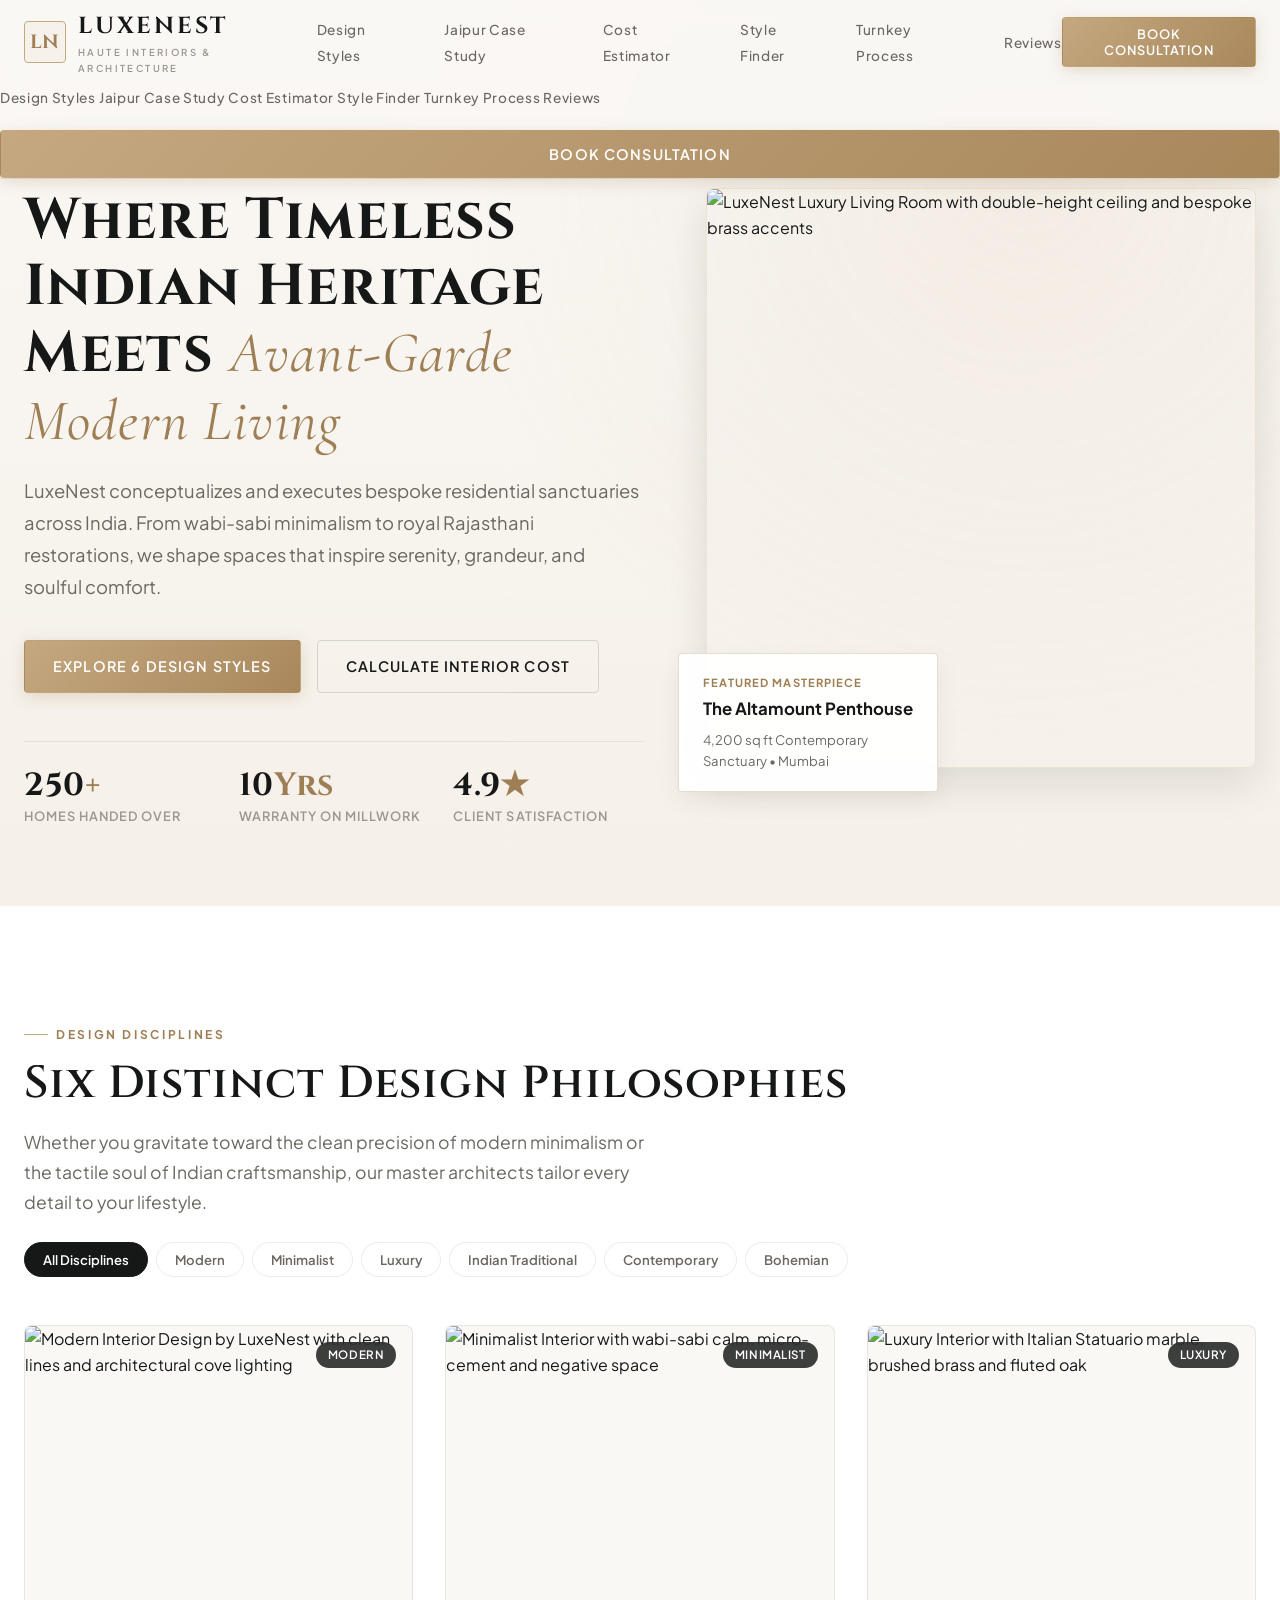
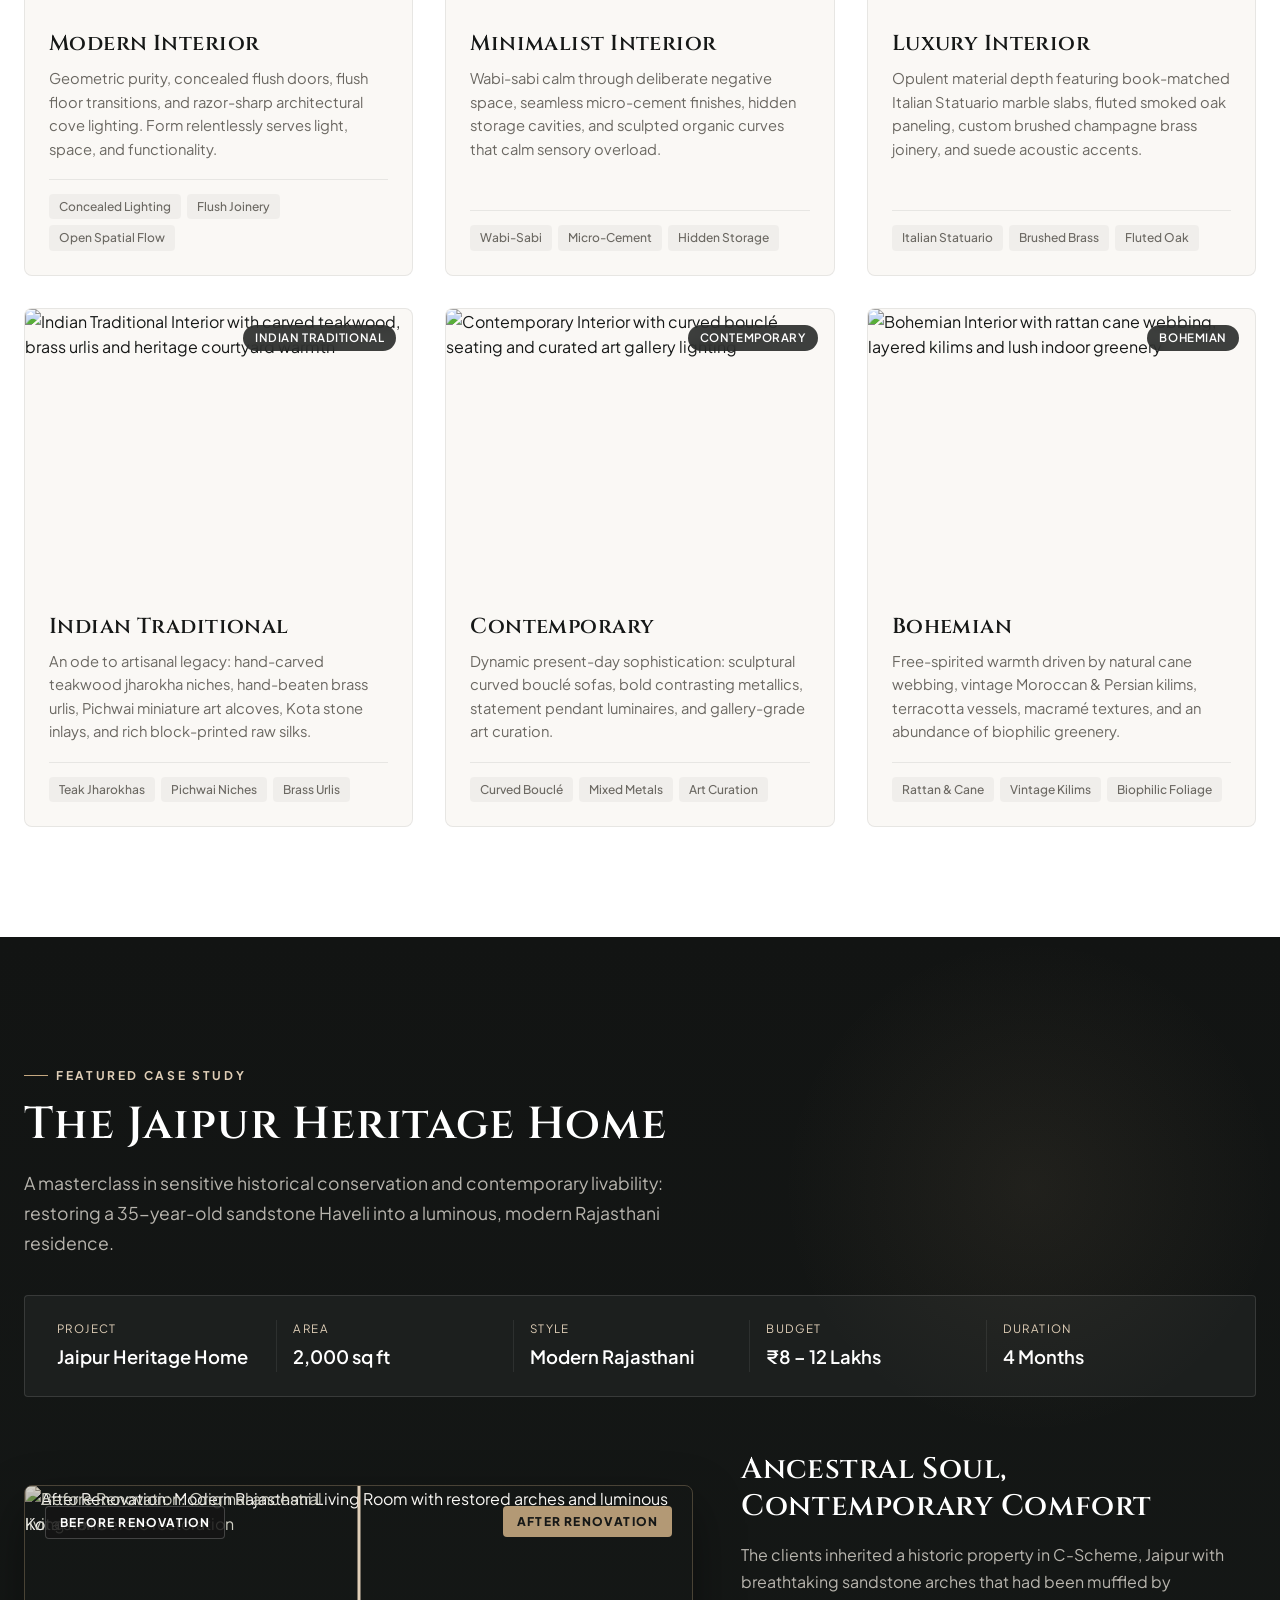
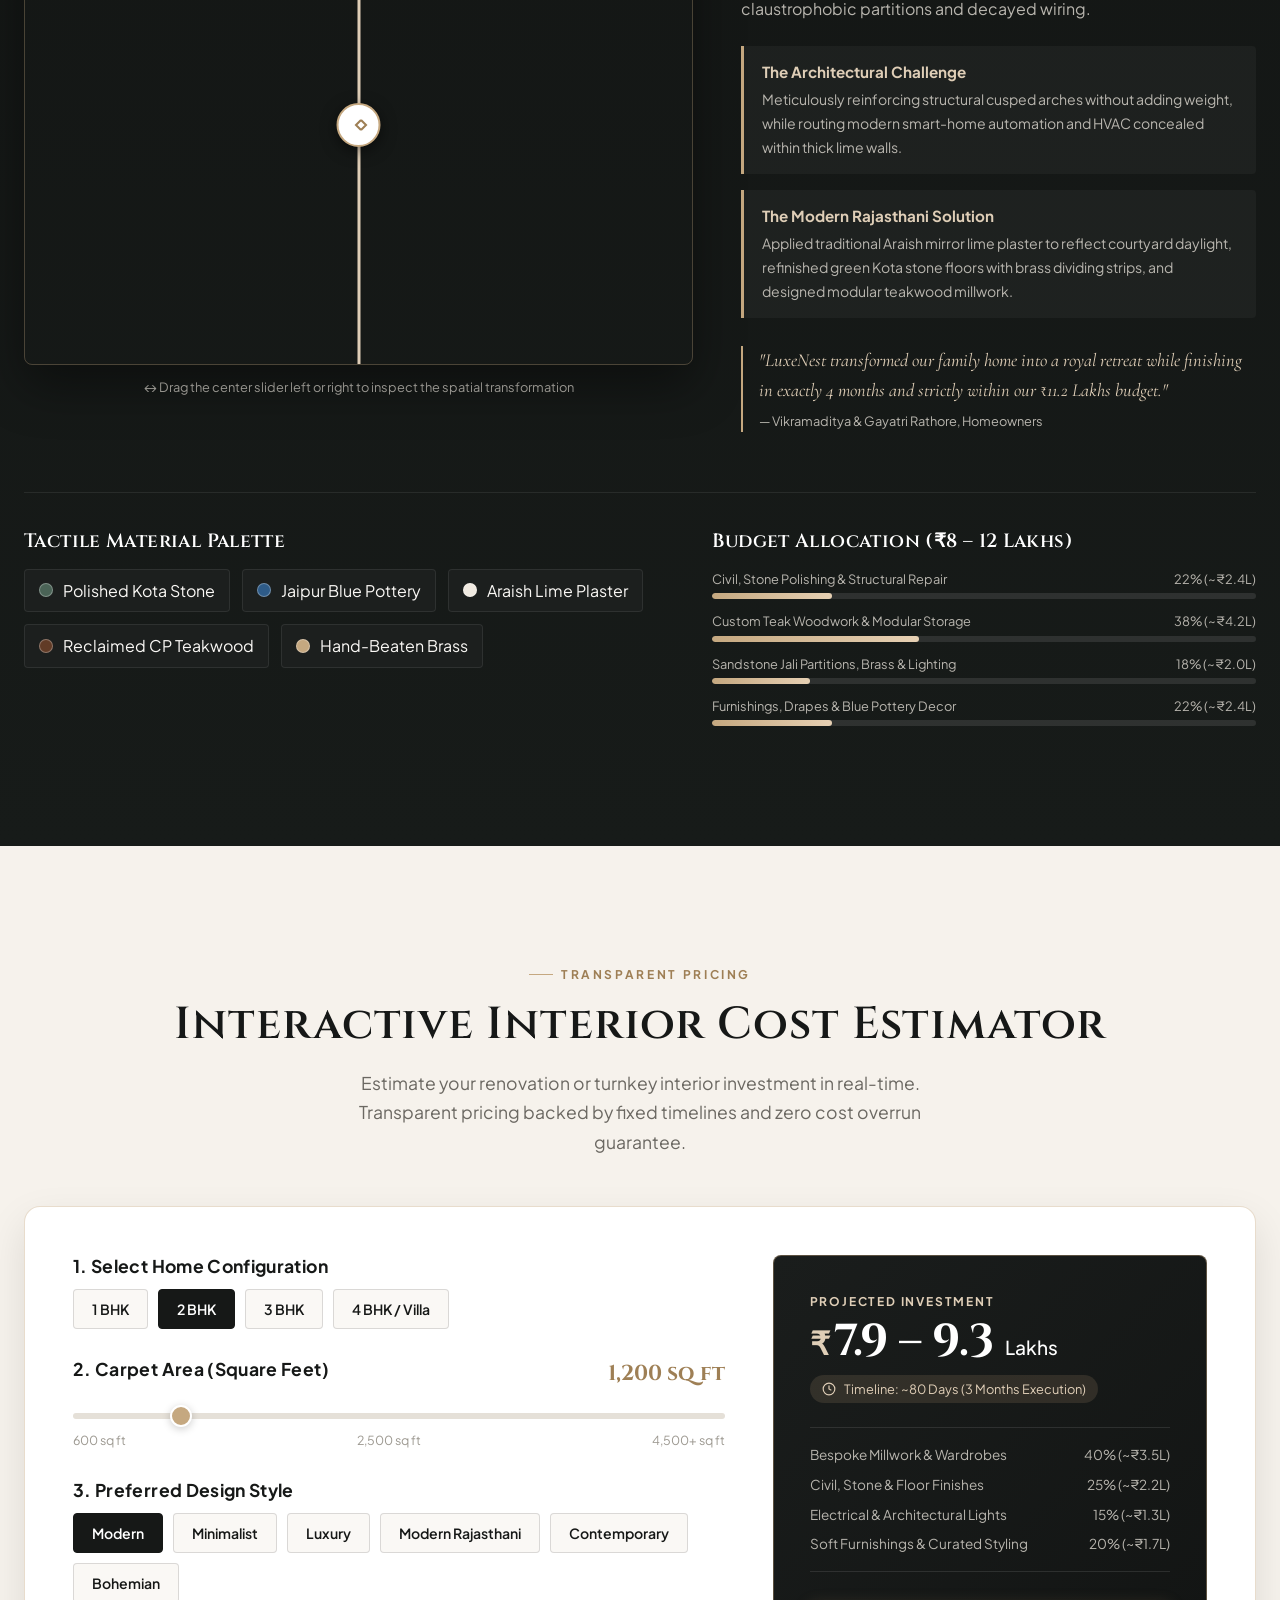
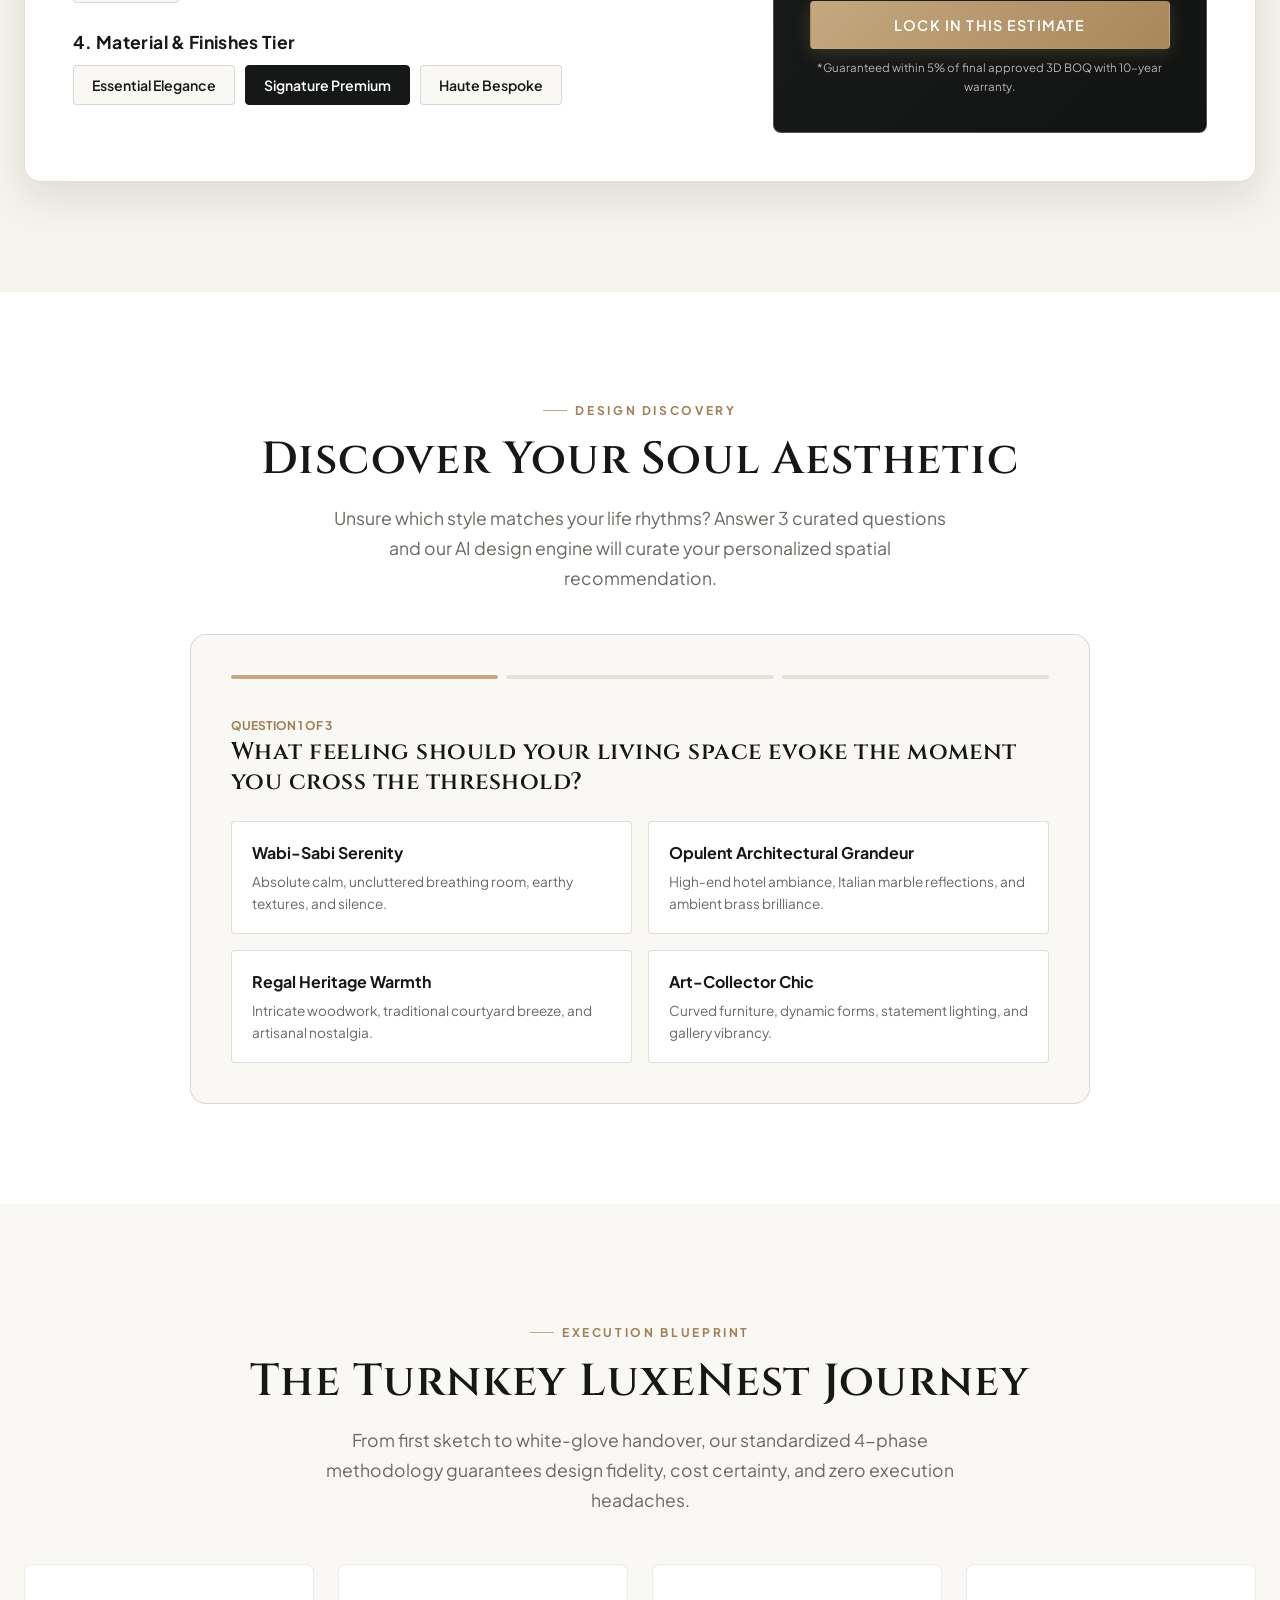
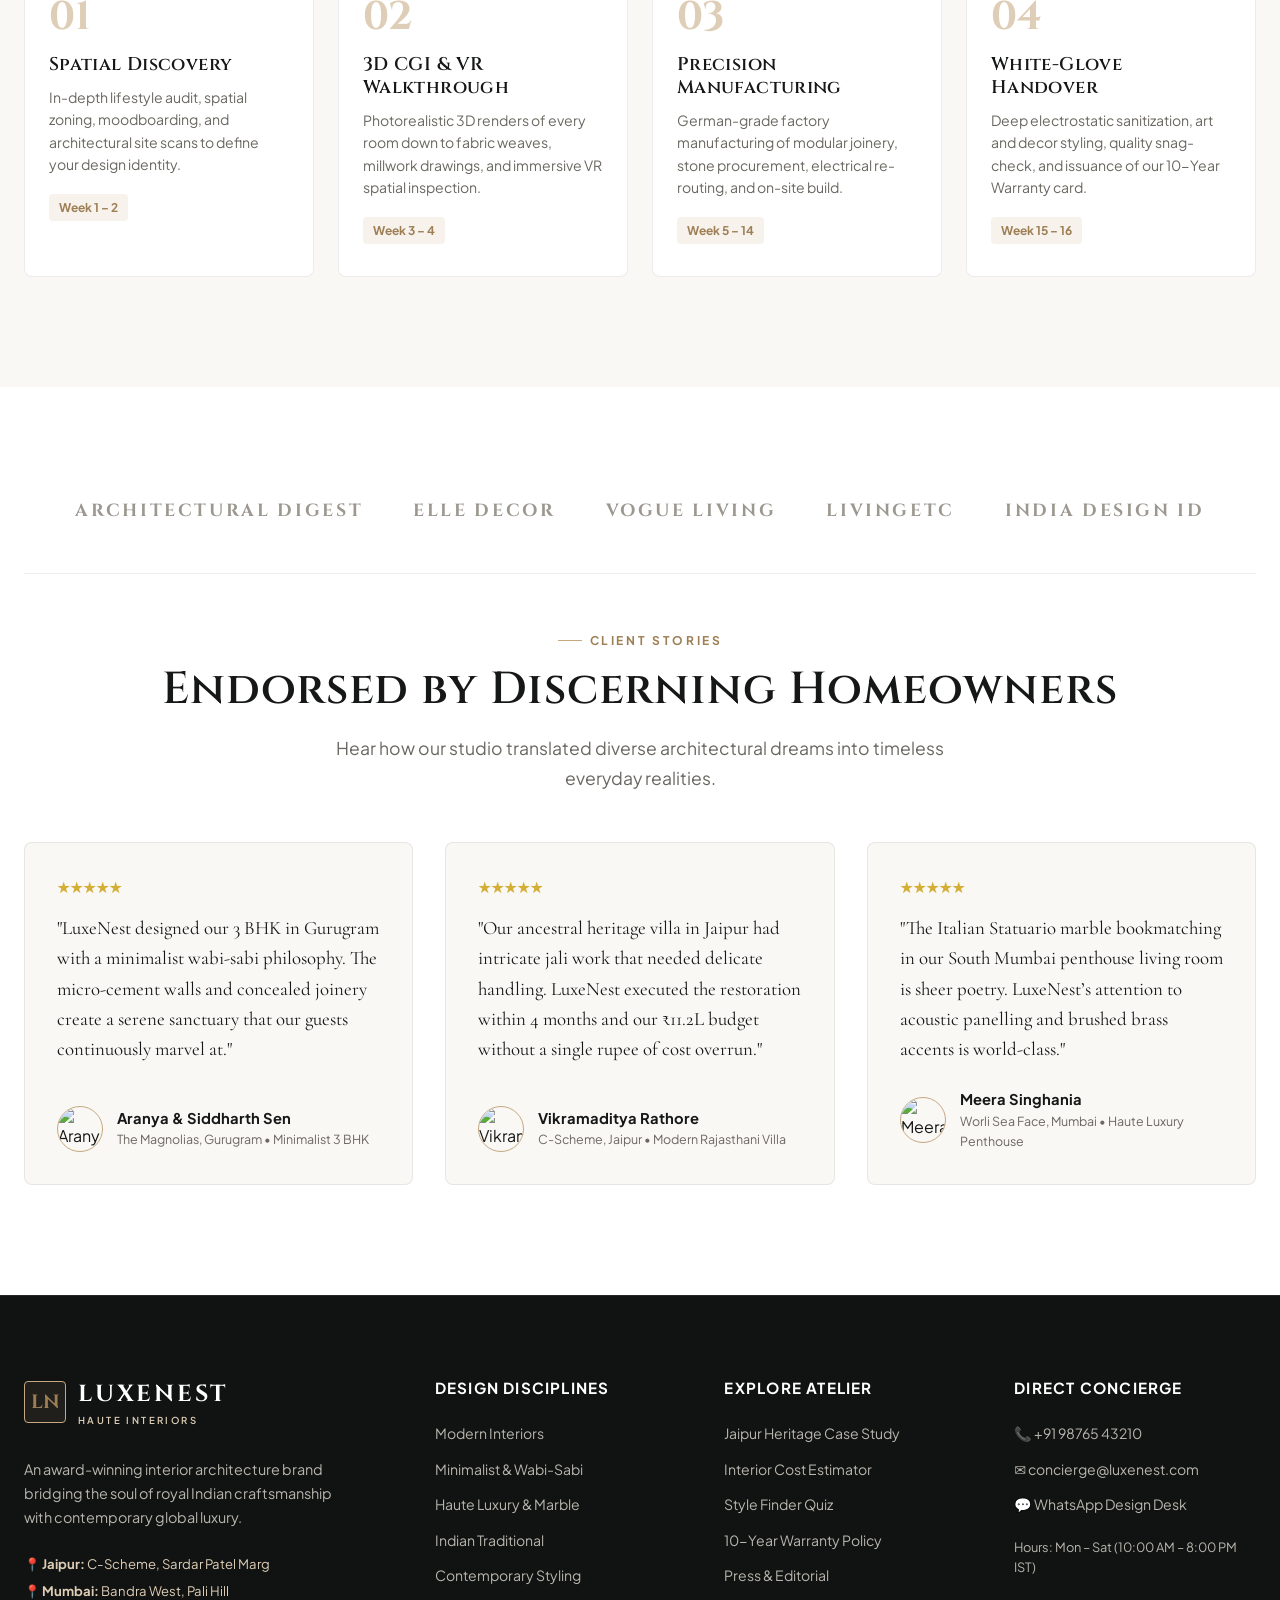
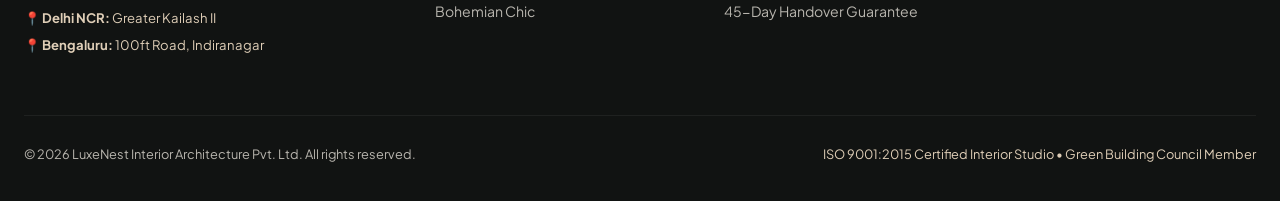
==== index.html @ 2126c48f "Initial LuxeNest luxury interior website release" ====
<!DOCTYPE html>
<html lang="en">
<head>
  <meta charset="UTF-8">
  <meta name="viewport" content="width=device-width, initial-scale=1.0">
  <title>LuxeNest — Atelier of Haute Interior Architecture & Design</title>
  <meta name="description" content="LuxeNest is an acclaimed interior design brand specializing in Modern, Minimalist, Luxury, Indian Traditional, Contemporary, and Bohemian homes. Explore our Jaipur Heritage Home case study, interactive cost estimator, and style explorer.">
  <link rel="stylesheet" href="styles.css">
  <link rel="icon" href="data:image/svg+xml,<svg xmlns='http://www.w3.org/2000/svg' viewBox='0 0 100 100'><rect width='100' height='100' rx='20' fill='%23121413'/><path d='M30 75 L30 25 L45 25 L45 65 L70 65 L70 75 Z' fill='%23C5A880'/><path d='M52 25 L68 50 L68 25 L78 25 L78 58 L62 33 L62 58 L52 58 Z' fill='%23C5A880'/></svg>">
</head>
<body>

  <!-- Site Header & Navigation -->
  <header class="site-header" id="header">
    <div class="container nav-container">
      <a href="#hero" class="brand-logo" aria-label="LuxeNest Home">
        <div class="logo-monogram">LN</div>
        <div>
          <span class="logo-text">LuxeNest</span>
          <span class="logo-tagline">Haute Interiors & Architecture</span>
        </div>
      </a>

      <nav aria-label="Main Navigation">
        <ul class="nav-links">
          <li><a href="#styles" class="nav-link">Design Styles</a></li>
          <li><a href="#case-study" class="nav-link">Jaipur Case Study</a></li>
          <li><a href="#estimator" class="nav-link">Cost Estimator</a></li>
          <li><a href="#style-quiz" class="nav-link">Style Finder</a></li>
          <li><a href="#process" class="nav-link">Turnkey Process</a></li>
          <li><a href="#testimonials" class="nav-link">Reviews</a></li>
        </ul>
      </nav>

      <div class="nav-actions">
        <button class="btn btn-gold btn-sm open-consultation-btn">Book Consultation</button>
        <button class="mobile-menu-btn" id="mobileMenuBtn" aria-label="Toggle navigation menu">
          <svg width="24" height="24" viewBox="0 0 24 24" fill="none" stroke="currentColor" stroke-width="2">
            <line x1="3" y1="12" x2="21" y2="12"></line>
            <line x1="3" y1="6" x2="21" y2="6"></line>
            <line x1="3" y1="18" x2="21" y2="18"></line>
          </svg>
        </button>
      </div>
    </div>

    <!-- Mobile Drawer Navigation -->
    <div class="mobile-nav-drawer" id="mobileDrawer">
      <a href="#styles" class="nav-link drawer-link">Design Styles</a>
      <a href="#case-study" class="nav-link drawer-link">Jaipur Case Study</a>
      <a href="#estimator" class="nav-link drawer-link">Cost Estimator</a>
      <a href="#style-quiz" class="nav-link drawer-link">Style Finder</a>
      <a href="#process" class="nav-link drawer-link">Turnkey Process</a>
      <a href="#testimonials" class="nav-link drawer-link">Reviews</a>
      <div style="margin-top: 20px;">
        <button class="btn btn-gold open-consultation-btn" style="width: 100%;">Book Consultation</button>
      </div>
    </div>
  </header>

  <!-- Hero Section -->
  <section class="hero-section" id="hero">
    <div class="container hero-grid">
      <div class="hero-content">
        <div class="hero-badge">
          <span>✨</span>
          <span>Curated Architectural Living & Turnkey Execution</span>
        </div>
        <h1 class="hero-title">
          Where Timeless Indian Heritage Meets <em>Avant-Garde Modern Living</em>
        </h1>
        <p class="hero-subtitle">
          LuxeNest conceptualizes and executes bespoke residential sanctuaries across India. From wabi-sabi minimalism to royal Rajasthani restorations, we shape spaces that inspire serenity, grandeur, and soulful comfort.
        </p>

        <div class="hero-cta-group">
          <a href="#styles" class="btn btn-gold">Explore 6 Design Styles</a>
          <a href="#estimator" class="btn btn-outline">Calculate Interior Cost</a>
        </div>

        <div class="hero-stats">
          <div class="stat-item">
            <h4>250<span>+</span></h4>
            <p>Homes Handed Over</p>
          </div>
          <div class="stat-item">
            <h4>10<span>Yrs</span></h4>
            <p>Warranty on Millwork</p>
          </div>
          <div class="stat-item">
            <h4>4.9<span>★</span></h4>
            <p>Client Satisfaction</p>
          </div>
        </div>
      </div>

      <div class="hero-visual-frame">
        <img 
          src="https://images.unsplash.com/photo-1600210492486-724fe5c67fb0?auto=format&fit=crop&w=1200&q=85" 
          alt="LuxeNest Luxury Living Room with double-height ceiling and bespoke brass accents" 
          class="hero-image-main"
          loading="eager"
        >
        <div class="hero-floating-card">
          <p class="card-tag">Featured Masterpiece</p>
          <h5>The Altamount Penthouse</h5>
          <p class="card-meta">4,200 sq ft Contemporary Sanctuary • Mumbai</p>
        </div>
      </div>
    </div>
  </section>

  <!-- The 6 Design Disciplines Showcase -->
  <section class="styles-section" id="styles">
    <div class="container">
      <div class="section-header-row">
        <div>
          <span class="section-label">Design Disciplines</span>
          <h2 class="section-title">Six Distinct Design Philosophies</h2>
          <p class="section-desc">
            Whether you gravitate toward the clean precision of modern minimalism or the tactile soul of Indian craftsmanship, our master architects tailor every detail to your lifestyle.
          </p>
        </div>

        <!-- Filter Controls -->
        <div class="style-filters" role="tablist">
          <button class="filter-btn active" data-filter="all">All Disciplines</button>
          <button class="filter-btn" data-filter="modern">Modern</button>
          <button class="filter-btn" data-filter="minimalist">Minimalist</button>
          <button class="filter-btn" data-filter="luxury">Luxury</button>
          <button class="filter-btn" data-filter="indian">Indian Traditional</button>
          <button class="filter-btn" data-filter="contemporary">Contemporary</button>
          <button class="filter-btn" data-filter="bohemian">Bohemian</button>
        </div>
      </div>

      <!-- Styles Grid -->
      <div class="styles-grid" id="stylesGrid">

        <!-- 1. Modern Interior -->
        <article class="style-card" data-category="modern">
          <div class="style-img-wrap">
            <img src="https://images.unsplash.com/photo-1618221195710-dd6b41faaea6?auto=format&fit=crop&w=800&q=80" alt="Modern Interior Design by LuxeNest with clean lines and architectural cove lighting">
            <span class="style-badge">Modern</span>
          </div>
          <div class="style-body">
            <h3>Modern Interior</h3>
            <p>
              Geometric purity, concealed flush doors, flush floor transitions, and razor-sharp architectural cove lighting. Form relentlessly serves light, space, and functionality.
            </p>
            <div class="style-tags">
              <span class="style-tag">Concealed Lighting</span>
              <span class="style-tag">Flush Joinery</span>
              <span class="style-tag">Open Spatial Flow</span>
            </div>
          </div>
        </article>

        <!-- 2. Minimalist Interior -->
        <article class="style-card" data-category="minimalist">
          <div class="style-img-wrap">
            <img src="https://images.unsplash.com/photo-1598928506311-c55ded91a20c?auto=format&fit=crop&w=800&q=80" alt="Minimalist Interior with wabi-sabi calm, micro-cement and negative space">
            <span class="style-badge">Minimalist</span>
          </div>
          <div class="style-body">
            <h3>Minimalist Interior</h3>
            <p>
              Wabi-sabi calm through deliberate negative space, seamless micro-cement finishes, hidden storage cavities, and sculpted organic curves that calm sensory overload.
            </p>
            <div class="style-tags">
              <span class="style-tag">Wabi-Sabi</span>
              <span class="style-tag">Micro-Cement</span>
              <span class="style-tag">Hidden Storage</span>
            </div>
          </div>
        </article>

        <!-- 3. Luxury Interior -->
        <article class="style-card" data-category="luxury">
          <div class="style-img-wrap">
            <img src="https://images.unsplash.com/photo-1600585154340-be6161a56a0c?auto=format&fit=crop&w=800&q=80" alt="Luxury Interior with Italian Statuario marble, brushed brass and fluted oak">
            <span class="style-badge">Luxury</span>
          </div>
          <div class="style-body">
            <h3>Luxury Interior</h3>
            <p>
              Opulent material depth featuring book-matched Italian Statuario marble slabs, fluted smoked oak paneling, custom brushed champagne brass joinery, and suede acoustic accents.
            </p>
            <div class="style-tags">
              <span class="style-tag">Italian Statuario</span>
              <span class="style-tag">Brushed Brass</span>
              <span class="style-tag">Fluted Oak</span>
            </div>
          </div>
        </article>

        <!-- 4. Indian Traditional -->
        <article class="style-card" data-category="indian">
          <div class="style-img-wrap">
            <img src="https://images.unsplash.com/photo-1586023492125-27b2c045efd7?auto=format&fit=crop&w=800&q=80" alt="Indian Traditional Interior with carved teakwood, brass urlis and heritage courtyard warmth">
            <span class="style-badge">Indian Traditional</span>
          </div>
          <div class="style-body">
            <h3>Indian Traditional</h3>
            <p>
              An ode to artisanal legacy: hand-carved teakwood jharokha niches, hand-beaten brass urlis, Pichwai miniature art alcoves, Kota stone inlays, and rich block-printed raw silks.
            </p>
            <div class="style-tags">
              <span class="style-tag">Teak Jharokhas</span>
              <span class="style-tag">Pichwai Niches</span>
              <span class="style-tag">Brass Urlis</span>
            </div>
          </div>
        </article>

        <!-- 5. Contemporary -->
        <article class="style-card" data-category="contemporary">
          <div class="style-img-wrap">
            <img src="https://images.unsplash.com/photo-1616486338812-3dadae4b4ace?auto=format&fit=crop&w=800&q=80" alt="Contemporary Interior with curved bouclé seating and curated art gallery lighting">
            <span class="style-badge">Contemporary</span>
          </div>
          <div class="style-body">
            <h3>Contemporary</h3>
            <p>
              Dynamic present-day sophistication: sculptural curved bouclé sofas, bold contrasting metallics, statement pendant luminaires, and gallery-grade art curation.
            </p>
            <div class="style-tags">
              <span class="style-tag">Curved Bouclé</span>
              <span class="style-tag">Mixed Metals</span>
              <span class="style-tag">Art Curation</span>
            </div>
          </div>
        </article>

        <!-- 6. Bohemian -->
        <article class="style-card" data-category="bohemian">
          <div class="style-img-wrap">
            <img src="https://images.unsplash.com/photo-1513694203232-719a280e022f?auto=format&fit=crop&w=800&q=80" alt="Bohemian Interior with rattan cane webbing, layered kilims and lush indoor greenery">
            <span class="style-badge">Bohemian</span>
          </div>
          <div class="style-body">
            <h3>Bohemian</h3>
            <p>
              Free-spirited warmth driven by natural cane webbing, vintage Moroccan & Persian kilims, terracotta vessels, macramé textures, and an abundance of biophilic greenery.
            </p>
            <div class="style-tags">
              <span class="style-tag">Rattan & Cane</span>
              <span class="style-tag">Vintage Kilims</span>
              <span class="style-tag">Biophilic Foliage</span>
            </div>
          </div>
        </article>

      </div>
    </div>
  </section>

  <!-- Featured Case Study: Jaipur Heritage Home -->
  <section class="case-study-section" id="case-study">
    <div class="container">
      <span class="section-label">Featured Case Study</span>
      <h2 class="section-title">The Jaipur Heritage Home</h2>
      <p class="section-desc">
        A masterclass in sensitive historical conservation and contemporary livability: restoring a 35-year-old sandstone Haveli into a luminous, modern Rajasthani residence.
      </p>

      <!-- Key Project Metadata Strip -->
      <div class="project-meta-strip">
        <div class="meta-item">
          <span class="meta-label">Project</span>
          <span class="meta-value">Jaipur Heritage Home</span>
        </div>
        <div class="meta-item">
          <span class="meta-label">Area</span>
          <span class="meta-value">2,000 sq ft</span>
        </div>
        <div class="meta-item">
          <span class="meta-label">Style</span>
          <span class="meta-value">Modern Rajasthani</span>
        </div>
        <div class="meta-item">
          <span class="meta-label">Budget</span>
          <span class="meta-value">₹8 – 12 Lakhs</span>
        </div>
        <div class="meta-item">
          <span class="meta-label">Duration</span>
          <span class="meta-value">4 Months</span>
        </div>
      </div>

      <!-- Before & After Comparison Showcase -->
      <div class="slider-showcase-wrap">
        <div>
          <div class="comparison-container" id="comparisonSlider">
            <!-- After (Transformed) Image -->
            <div class="comparison-image image-after">
              <img src="https://images.unsplash.com/photo-1600607687939-ce8a6c25118c?auto=format&fit=crop&w=1200&q=85" alt="After Renovation: Modern Rajasthani Living Room with restored arches and luminous Kota stone">
              <span class="comparison-label label-after">After Renovation</span>
            </div>
            <!-- Before (Original) Image -->
            <div class="comparison-image image-before" id="beforeImage">
              <img src="https://images.unsplash.com/photo-1513694203232-719a280e022f?auto=format&fit=crop&w=1200&q=85" alt="Before Renovation: Original ancestral living hall before restoration" style="filter: sepia(0.4) contrast(0.9) brightness(0.85);">
              <span class="comparison-label label-before">Before Renovation</span>
            </div>
            <!-- Draggable Divider Handle -->
            <div class="slider-handle" id="sliderHandle">
              <div class="handle-circle">
                <svg viewBox="0 0 24 24" fill="none" stroke="currentColor" stroke-width="2.5">
                  <polyline points="15 18 9 12 15 6"></polyline>
                  <polyline points="9 18 3 12 9 6" style="transform: rotate(180deg); transform-origin: center;"></polyline>
                </svg>
              </div>
            </div>
          </div>
          <p style="font-size: 0.8rem; color: var(--text-inverse-muted); margin-top: 12px; text-align: center;">
            ↔ Drag the center slider left or right to inspect the spatial transformation
          </p>
        </div>

        <div class="case-study-details">
          <h3>Ancestral Soul, Contemporary Comfort</h3>
          <p>
            The clients inherited a historic property in C-Scheme, Jaipur with breathtaking sandstone arches that had been muffled by claustrophobic partitions and decayed wiring.
          </p>

          <div class="challenge-solution-grid">
            <div class="cs-pill-card">
              <h5>The Architectural Challenge</h5>
              <p>Meticulously reinforcing structural cusped arches without adding weight, while routing modern smart-home automation and HVAC concealed within thick lime walls.</p>
            </div>
            <div class="cs-pill-card">
              <h5>The Modern Rajasthani Solution</h5>
              <p>Applied traditional Araish mirror lime plaster to reflect courtyard daylight, refinished green Kota stone floors with brass dividing strips, and designed modular teakwood millwork.</p>
            </div>
          </div>

          <blockquote style="font-family: var(--font-editorial); font-size: 1.15rem; font-style: italic; color: var(--accent-gold-light); line-height: 1.6; border-left: 2px solid var(--accent-gold); padding-left: 16px;">
            "LuxeNest transformed our family home into a royal retreat while finishing in exactly 4 months and strictly within our ₹11.2 Lakhs budget."
            <footer style="font-family: var(--font-sans); font-size: 0.8rem; font-style: normal; color: var(--text-inverse-muted); margin-top: 6px;">
              — Vikramaditya & Gayatri Rathore, Homeowners
            </footer>
          </blockquote>
        </div>
      </div>

      <!-- Materials Board & Budget Breakdown -->
      <div class="case-study-footer-grid">
        <div class="materials-board">
          <h4>Tactile Material Palette</h4>
          <div class="materials-chips">
            <div class="material-chip">
              <span class="mat-dot" style="background-color: #4A6356;"></span>
              <span>Polished Kota Stone</span>
            </div>
            <div class="material-chip">
              <span class="mat-dot" style="background-color: #2E5B88;"></span>
              <span>Jaipur Blue Pottery</span>
            </div>
            <div class="material-chip">
              <span class="mat-dot" style="background-color: #F0EAE1;"></span>
              <span>Araish Lime Plaster</span>
            </div>
            <div class="material-chip">
              <span class="mat-dot" style="background-color: #613B26;"></span>
              <span>Reclaimed CP Teakwood</span>
            </div>
            <div class="material-chip">
              <span class="mat-dot" style="background-color: #C5A880;"></span>
              <span>Hand-Beaten Brass</span>
            </div>
          </div>
        </div>

        <div class="budget-breakdown">
          <h4>Budget Allocation (₹8 – 12 Lakhs)</h4>
          <div class="budget-bar-group">
            <div class="budget-bar-item">
              <div class="budget-bar-header">
                <span>Civil, Stone Polishing & Structural Repair</span>
                <span>22% (~₹2.4L)</span>
              </div>
              <div class="progress-track"><div class="progress-fill" style="width: 22%;"></div></div>
            </div>
            <div class="budget-bar-item">
              <div class="budget-bar-header">
                <span>Custom Teak Woodwork & Modular Storage</span>
                <span>38% (~₹4.2L)</span>
              </div>
              <div class="progress-track"><div class="progress-fill" style="width: 38%;"></div></div>
            </div>
            <div class="budget-bar-item">
              <div class="budget-bar-header">
                <span>Sandstone Jali Partitions, Brass & Lighting</span>
                <span>18% (~₹2.0L)</span>
              </div>
              <div class="progress-track"><div class="progress-fill" style="width: 18%;"></div></div>
            </div>
            <div class="budget-bar-item">
              <div class="budget-bar-header">
                <span>Furnishings, Drapes & Blue Pottery Decor</span>
                <span>22% (~₹2.4L)</span>
              </div>
              <div class="progress-track"><div class="progress-fill" style="width: 22%;"></div></div>
            </div>
          </div>
        </div>
      </div>

    </div>
  </section>

  <!-- Interactive Interior Cost Estimator -->
  <section class="calculator-section" id="estimator">
    <div class="container">
      <div style="text-align: center; margin-bottom: 48px;">
        <span class="section-label">Transparent Pricing</span>
        <h2 class="section-title">Interactive Interior Cost Estimator</h2>
        <p class="section-desc" style="margin: 0 auto;">
          Estimate your renovation or turnkey interior investment in real-time. Transparent pricing backed by fixed timelines and zero cost overrun guarantee.
        </p>
      </div>

      <div class="calc-wrapper">
        <!-- Controls -->
        <div class="calc-controls">
          <!-- Step 1: Configuration -->
          <div class="calc-group">
            <h4>1. Select Home Configuration</h4>
            <div class="toggle-chips" id="configChips">
              <button class="chip-btn" data-type="1bhk" data-base="6.5">1 BHK</button>
              <button class="chip-btn active" data-type="2bhk" data-base="9.5">2 BHK</button>
              <button class="chip-btn" data-type="3bhk" data-base="14.0">3 BHK</button>
              <button class="chip-btn" data-type="4bhk" data-base="19.5">4 BHK / Villa</button>
            </div>
          </div>

          <!-- Step 2: Carpet Area -->
          <div class="calc-group">
            <div class="slider-val-header">
              <h4>2. Carpet Area (Square Feet)</h4>
              <span class="highlight" id="areaValueDisplay">1,200 sq ft</span>
            </div>
            <input type="range" min="600" max="4500" step="50" value="1200" class="range-slider" id="areaSlider">
            <div style="display: flex; justify-content: space-between; font-size: 0.78rem; color: var(--text-light); margin-top: 6px;">
              <span>600 sq ft</span>
              <span>2,500 sq ft</span>
              <span>4,500+ sq ft</span>
            </div>
          </div>

          <!-- Step 3: Interior Style -->
          <div class="calc-group">
            <h4>3. Preferred Design Style</h4>
            <div class="toggle-chips" id="styleChips">
              <button class="chip-btn active" data-multiplier="1.0">Modern</button>
              <button class="chip-btn" data-multiplier="0.95">Minimalist</button>
              <button class="chip-btn" data-multiplier="1.35">Luxury</button>
              <button class="chip-btn" data-multiplier="1.15">Modern Rajasthani</button>
              <button class="chip-btn" data-multiplier="1.10">Contemporary</button>
              <button class="chip-btn" data-multiplier="1.05">Bohemian</button>
            </div>
          </div>

          <!-- Step 4: Finish Tier -->
          <div class="calc-group">
            <h4>4. Material & Finishes Tier</h4>
            <div class="toggle-chips" id="tierChips">
              <button class="chip-btn" data-tiermult="0.9">Essential Elegance</button>
              <button class="chip-btn active" data-tiermult="1.0">Signature Premium</button>
              <button class="chip-btn" data-tiermult="1.3">Haute Bespoke</button>
            </div>
          </div>
        </div>

        <!-- Summary Calculation Card -->
        <div class="calc-summary-panel">
          <div>
            <div class="summary-header">
              <p>Projected Investment</p>
              <div class="estimated-price-display" id="estimatedPrice">
                <span class="currency">₹</span>9.8 – 11.5 <span style="font-size: 1.2rem; font-family: var(--font-sans); font-weight: 500;">Lakhs</span>
              </div>
              <div class="estimated-duration-tag">
                <svg width="14" height="14" viewBox="0 0 24 24" fill="none" stroke="currentColor" stroke-width="2"><circle cx="12" cy="12" r="10"></circle><polyline points="12 6 12 12 16 14"></polyline></svg>
                <span id="estimatedDuration">Timeline: 75 – 90 Working Days</span>
              </div>
            </div>

            <ul class="estimate-breakdown-list">
              <li><span>Bespoke Millwork & Wardrobes</span><span id="breakdownCarpentry">40% (~₹4.2L)</span></li>
              <li><span>Civil, Stone & Floor Finishes</span><span id="breakdownCivil">25% (~₹2.6L)</span></li>
              <li><span>Electrical & Architectural Lights</span><span id="breakdownElectrical">15% (~₹1.6L)</span></li>
              <li><span>Soft Furnishings & Curated Styling</span><span id="breakdownFurnishing">20% (~₹2.1L)</span></li>
            </ul>
          </div>

          <div>
            <button class="btn btn-gold open-consultation-btn" style="width: 100%;">Lock In This Estimate</button>
            <p style="font-size: 0.72rem; color: var(--text-inverse-muted); text-align: center; margin-top: 10px;">
              *Guaranteed within 5% of final approved 3D BOQ with 10-year warranty.
            </p>
          </div>
        </div>
      </div>
    </div>
  </section>

  <!-- Interactive Style Matcher Quiz -->
  <section class="quiz-section" id="style-quiz">
    <div class="container">
      <div style="text-align: center; margin-bottom: 40px;">
        <span class="section-label">Design Discovery</span>
        <h2 class="section-title">Discover Your Soul Aesthetic</h2>
        <p class="section-desc" style="margin: 0 auto;">
          Unsure which style matches your life rhythms? Answer 3 curated questions and our AI design engine will curate your personalized spatial recommendation.
        </p>
      </div>

      <div class="quiz-box">
        <!-- Progress Pills -->
        <div class="quiz-progress-bar">
          <div class="quiz-step-pill active" id="quizStep1"></div>
          <div class="quiz-step-pill" id="quizStep2"></div>
          <div class="quiz-step-pill" id="quizStep3"></div>
        </div>

        <!-- Question 1 -->
        <div class="quiz-question-card active" id="questionCard1">
          <span style="font-size: 0.75rem; color: var(--accent-gold-dark); font-weight: 700; text-transform: uppercase;">Question 1 of 3</span>
          <h3>What feeling should your living space evoke the moment you cross the threshold?</h3>
          <div class="quiz-options-grid">
            <div class="quiz-option" data-points="minimalist">
              <h5>Wabi-Sabi Serenity</h5>
              <p>Absolute calm, uncluttered breathing room, earthy textures, and silence.</p>
            </div>
            <div class="quiz-option" data-points="luxury">
              <h5>Opulent Architectural Grandeur</h5>
              <p>High-end hotel ambiance, Italian marble reflections, and ambient brass brilliance.</p>
            </div>
            <div class="quiz-option" data-points="indian">
              <h5>Regal Heritage Warmth</h5>
              <p>Intricate woodwork, traditional courtyard breeze, and artisanal nostalgia.</p>
            </div>
            <div class="quiz-option" data-points="contemporary">
              <h5>Art-Collector Chic</h5>
              <p>Curved furniture, dynamic forms, statement lighting, and gallery vibrancy.</p>
            </div>
          </div>
        </div>

        <!-- Question 2 (Hidden Initially) -->
        <div class="quiz-question-card" id="questionCard2" style="display: none;">
          <span style="font-size: 0.75rem; color: var(--accent-gold-dark); font-weight: 700; text-transform: uppercase;">Question 2 of 3</span>
          <h3>Which tactile texture draws your fingers first?</h3>
          <div class="quiz-options-grid">
            <div class="quiz-option" data-points="luxury">
              <h5>Cool Italian Statuario Marble</h5>
              <p>Mirror-polished natural veining paired with brushed champagne brass accents.</p>
            </div>
            <div class="quiz-option" data-points="indian">
              <h5>Carved Sandstone & Blue Pottery</h5>
              <p>Hand-chiseled jali stone paired with glazed ceramic tile and reclaimed teak.</p>
            </div>
            <div class="quiz-option" data-points="bohemian">
              <h5>Woven Natural Cane & Bouclé</h5>
              <p>Layered tactile jute, raw cotton slub, rattan mesh, and potted monstera leaves.</p>
            </div>
            <div class="quiz-option" data-points="modern">
              <h5>Fluted Oak & Matte Lacquer</h5>
              <p>Precision CNC grooved timber panels and smudge-proof matte graphite surfaces.</p>
            </div>
          </div>
        </div>

        <!-- Question 3 (Hidden Initially) -->
        <div class="quiz-question-card" id="questionCard3" style="display: none;">
          <span style="font-size: 0.75rem; color: var(--accent-gold-dark); font-weight: 700; text-transform: uppercase;">Question 3 of 3</span>
          <h3>How do you envision lighting your evenings?</h3>
          <div class="quiz-options-grid">
            <div class="quiz-option" data-points="modern">
              <h5>Concealed Magnetic Track Channels</h5>
              <p>Minimal linear architectural illumination hidden inside the ceiling profile.</p>
            </div>
            <div class="quiz-option" data-points="luxury">
              <h5>Sculptural Crystal & Brushed Brass Pendant</h5>
              <p>A dramatic central chandelier casting multifaceted warm reflections.</p>
            </div>
            <div class="quiz-option" data-points="indian">
              <h5>Warm Urli & Diya Wall Sconces</h5>
              <p>Soft indirect golden glow playing against carved jharokha shadows.</p>
            </div>
            <div class="quiz-option" data-points="bohemian">
              <h5>Amber Rattan Lanterns & Candlelight</h5>
              <p>Low cozy pools of warm light illuminating layered textiles and plants.</p>
            </div>
          </div>
        </div>

        <!-- Quiz Result Card (Hidden Initially) -->
        <div class="quiz-result-card" id="quizResult">
          <div class="quiz-result-badge">Your Signature Aesthetic Match</div>
          <h3 id="resultStyleTitle">Modern Rajasthani</h3>
          <p id="resultStyleDesc">
            You celebrate the romance of historic Indian craftsmanship married to modern spatial lightness. Your home thrives on carved stone, warm lime plasters, polished Kota stone, and effortless contemporary functionality.
          </p>
          <div style="display: flex; gap: 16px; justify-content: center; flex-wrap: wrap;">
            <button class="btn btn-gold open-consultation-btn">Book Free Design Consultation</button>
            <button class="btn btn-outline" id="retakeQuizBtn">Retake Quiz</button>
          </div>
        </div>

      </div>
    </div>
  </section>

  <!-- 4-Step Turnkey Process -->
  <section class="process-section" id="process">
    <div class="container">
      <div style="text-align: center;">
        <span class="section-label">Execution Blueprint</span>
        <h2 class="section-title">The Turnkey LuxeNest Journey</h2>
        <p class="section-desc" style="margin: 0 auto;">
          From first sketch to white-glove handover, our standardized 4-phase methodology guarantees design fidelity, cost certainty, and zero execution headaches.
        </p>
      </div>

      <div class="process-grid">
        <!-- Step 1 -->
        <div class="process-step-card">
          <div class="step-num">01</div>
          <h4>Spatial Discovery</h4>
          <p>In-depth lifestyle audit, spatial zoning, moodboarding, and architectural site scans to define your design identity.</p>
          <span class="step-timeline">Week 1 – 2</span>
        </div>

        <!-- Step 2 -->
        <div class="process-step-card">
          <div class="step-num">02</div>
          <h4>3D CGI & VR Walkthrough</h4>
          <p>Photorealistic 3D renders of every room down to fabric weaves, millwork drawings, and immersive VR spatial inspection.</p>
          <span class="step-timeline">Week 3 – 4</span>
        </div>

        <!-- Step 3 -->
        <div class="process-step-card">
          <div class="step-num">03</div>
          <h4>Precision Manufacturing</h4>
          <p>German-grade factory manufacturing of modular joinery, stone procurement, electrical re-routing, and on-site build.</p>
          <span class="step-timeline">Week 5 – 14</span>
        </div>

        <!-- Step 4 -->
        <div class="process-step-card">
          <div class="step-num">04</div>
          <h4>White-Glove Handover</h4>
          <p>Deep electrostatic sanitization, art and decor styling, quality snag-check, and issuance of our 10-Year Warranty card.</p>
          <span class="step-timeline">Week 15 – 16</span>
        </div>
      </div>
    </div>
  </section>

  <!-- Testimonials & Press -->
  <section class="testimonials-section" id="testimonials">
    <div class="container">
      <!-- Press Mentions -->
      <div class="press-bar">
        <span class="press-logo">Architectural Digest</span>
        <span class="press-logo">Elle Decor</span>
        <span class="press-logo">Vogue Living</span>
        <span class="press-logo">Livingetc</span>
        <span class="press-logo">India Design ID</span>
      </div>

      <div style="text-align: center; margin-bottom: 48px;">
        <span class="section-label">Client Stories</span>
        <h2 class="section-title">Endorsed by Discerning Homeowners</h2>
        <p class="section-desc" style="margin: 0 auto;">
          Hear how our studio translated diverse architectural dreams into timeless everyday realities.
        </p>
      </div>

      <div class="testimonial-grid">
        <!-- Review 1 -->
        <div class="testimonial-card">
          <div class="stars-rating">★★★★★</div>
          <p class="testimonial-quote">
            "LuxeNest designed our 3 BHK in Gurugram with a minimalist wabi-sabi philosophy. The micro-cement walls and concealed joinery create a serene sanctuary that our guests continuously marvel at."
          </p>
          <div class="client-profile">
            <img src="https://images.unsplash.com/photo-1534528741775-53994a69daeb?auto=format&fit=crop&w=120&q=80" alt="Aranya Sen" class="client-avatar">
            <div class="client-info">
              <h5>Aranya & Siddharth Sen</h5>
              <p>The Magnolias, Gurugram • Minimalist 3 BHK</p>
            </div>
          </div>
        </div>

        <!-- Review 2 -->
        <div class="testimonial-card">
          <div class="stars-rating">★★★★★</div>
          <p class="testimonial-quote">
            "Our ancestral heritage villa in Jaipur had intricate jali work that needed delicate handling. LuxeNest executed the restoration within 4 months and our ₹11.2L budget without a single rupee of cost overrun."
          </p>
          <div class="client-profile">
            <img src="https://images.unsplash.com/photo-1507003211169-0a1dd7228f2d?auto=format&fit=crop&w=120&q=80" alt="Vikramaditya Rathore" class="client-avatar">
            <div class="client-info">
              <h5>Vikramaditya Rathore</h5>
              <p>C-Scheme, Jaipur • Modern Rajasthani Villa</p>
            </div>
          </div>
        </div>

        <!-- Review 3 -->
        <div class="testimonial-card">
          <div class="stars-rating">★★★★★</div>
          <p class="testimonial-quote">
            "The Italian Statuario marble bookmatching in our South Mumbai penthouse living room is sheer poetry. LuxeNest’s attention to acoustic panelling and brushed brass accents is world-class."
          </p>
          <div class="client-profile">
            <img src="https://images.unsplash.com/photo-1573496359142-b8d87734a5a2?auto=format&fit=crop&w=120&q=80" alt="Meera Singhania" class="client-avatar">
            <div class="client-info">
              <h5>Meera Singhania</h5>
              <p>Worli Sea Face, Mumbai • Haute Luxury Penthouse</p>
            </div>
          </div>
        </div>
      </div>
    </div>
  </section>

  <!-- Consultation Booking Modal -->
  <div class="modal-backdrop" id="consultationModal" role="dialog" aria-modal="true" aria-labelledby="modalTitle">
    <div class="modal-dialog">
      <button class="modal-close-btn" id="modalCloseBtn" aria-label="Close dialog">&times;</button>
      <span class="section-label">Reserve Your Session</span>
      <h3 id="modalTitle" style="font-size: 1.6rem; margin-bottom: 8px;">Book a Private Design Consultation</h3>
      <p style="font-size: 0.9rem; color: var(--text-muted); margin-bottom: 24px;">
        Meet our principal architect online or at our ateliers in Jaipur, Mumbai, Delhi, or Bengaluru.
      </p>

      <form id="consultationForm">
        <div class="form-row">
          <div class="form-group">
            <label class="form-label" for="clientName">Full Name *</label>
            <input type="text" id="clientName" class="form-control" placeholder="e.g. Ananya Roy" required>
          </div>
          <div class="form-group">
            <label class="form-label" for="clientPhone">Phone / WhatsApp *</label>
            <input type="tel" id="clientPhone" class="form-control" placeholder="+91 98765 43210" required>
          </div>
        </div>

        <div class="form-row">
          <div class="form-group">
            <label class="form-label" for="clientCity">Project City *</label>
            <select id="clientCity" class="form-control" required>
              <option value="">Select City</option>
              <option value="Jaipur">Jaipur</option>
              <option value="Mumbai">Mumbai</option>
              <option value="Delhi NCR">Delhi NCR</option>
              <option value="Bengaluru">Bengaluru</option>
              <option value="Hyderabad">Hyderabad</option>
              <option value="Pune">Pune</option>
              <option value="Other">Other India / International</option>
            </select>
          </div>
          <div class="form-group">
            <label class="form-label" for="clientStyle">Preferred Style *</label>
            <select id="clientStyle" class="form-control" required>
              <option value="Modern">Modern Interior</option>
              <option value="Minimalist">Minimalist Interior</option>
              <option value="Luxury">Luxury Haute Interior</option>
              <option value="Indian Traditional">Indian Traditional / Modern Rajasthani</option>
              <option value="Contemporary">Contemporary</option>
              <option value="Bohemian">Bohemian</option>
            </select>
          </div>
        </div>

        <div class="form-row">
          <div class="form-group">
            <label class="form-label" for="clientBHK">Property Size</label>
            <select id="clientBHK" class="form-control">
              <option value="2 BHK (900-1400 sq ft)">2 BHK (900 - 1,400 sq ft)</option>
              <option value="3 BHK (1400-2200 sq ft)">3 BHK (1,400 - 2,200 sq ft)</option>
              <option value="4 BHK (2200-3500 sq ft)">4 BHK (2,200 - 3,500 sq ft)</option>
              <option value="Heritage Villa / Penthouse">Heritage Villa / Penthouse (3,500+ sq ft)</option>
            </select>
          </div>
          <div class="form-group">
            <label class="form-label" for="clientBudget">Estimated Budget Range</label>
            <select id="clientBudget" class="form-control">
              <option value="₹8 - 12 Lakhs">₹8 – 12 Lakhs</option>
              <option value="₹12 - 20 Lakhs">₹12 – 20 Lakhs</option>
              <option value="₹20 - 40 Lakhs">₹20 – 40 Lakhs</option>
              <option value="₹40+ Lakhs">₹40+ Lakhs (Haute Turnkey)</option>
            </select>
          </div>
        </div>

        <div class="form-group">
          <label class="form-label" for="clientNotes">Design Vision or Specific Requirements</label>
          <textarea id="clientNotes" class="form-control" rows="3" placeholder="Tell us about your home, timeline, or specific materials you adore..."></textarea>
        </div>

        <button type="submit" class="btn btn-gold" style="width: 100%; padding: 14px;">Confirm Consultation Request</button>
      </form>
    </div>
  </div>

  <!-- Toast Notification -->
  <div class="toast-msg" id="toastMsg" role="alert">
    🎉 Consultation requested! Our senior design architect will connect within 4 business hours.
  </div>

  <!-- Site Footer -->
  <footer class="site-footer">
    <div class="container">
      <div class="footer-grid">
        <div class="footer-brand">
          <a href="#hero" class="brand-logo" style="margin-bottom: 12px; display: inline-flex;">
            <div class="logo-monogram">LN</div>
            <div>
              <span class="logo-text" style="color: #FFFFFF;">LuxeNest</span>
              <span class="logo-tagline" style="color: var(--accent-gold-light);">Haute Interiors</span>
            </div>
          </a>
          <p>
            An award-winning interior architecture brand bridging the soul of royal Indian craftsmanship with contemporary global luxury.
          </p>
          <div class="footer-studios">
            <span>📍 <strong>Jaipur:</strong> C-Scheme, Sardar Patel Marg</span>
            <span>📍 <strong>Mumbai:</strong> Bandra West, Pali Hill</span>
            <span>📍 <strong>Delhi NCR:</strong> Greater Kailash II</span>
            <span>📍 <strong>Bengaluru:</strong> 100ft Road, Indiranagar</span>
          </div>
        </div>

        <div class="footer-col">
          <h5>Design Disciplines</h5>
          <ul class="footer-links">
            <li><a href="#styles">Modern Interiors</a></li>
            <li><a href="#styles">Minimalist & Wabi-Sabi</a></li>
            <li><a href="#styles">Haute Luxury & Marble</a></li>
            <li><a href="#styles">Indian Traditional</a></li>
            <li><a href="#styles">Contemporary Styling</a></li>
            <li><a href="#styles">Bohemian Chic</a></li>
          </ul>
        </div>

        <div class="footer-col">
          <h5>Explore Atelier</h5>
          <ul class="footer-links">
            <li><a href="#case-study">Jaipur Heritage Case Study</a></li>
            <li><a href="#estimator">Interior Cost Estimator</a></li>
            <li><a href="#style-quiz">Style Finder Quiz</a></li>
            <li><a href="#process">10-Year Warranty Policy</a></li>
            <li><a href="#testimonials">Press & Editorial</a></li>
            <li><a href="#process">45-Day Handover Guarantee</a></li>
          </ul>
        </div>

        <div class="footer-col">
          <h5>Direct Concierge</h5>
          <ul class="footer-links">
            <li><a href="tel:+919876543210">📞 +91 98765 43210</a></li>
            <li><a href="mailto:concierge@luxenest.com">✉️ concierge@luxenest.com</a></li>
            <li><a href="https://wa.me/919876543210" target="_blank" rel="noopener">💬 WhatsApp Design Desk</a></li>
            <li><span style="color: var(--text-inverse-muted); font-size: 0.8rem; display: inline-block; margin-top: 10px;">Hours: Mon – Sat (10:00 AM – 8:00 PM IST)</span></li>
          </ul>
        </div>
      </div>

      <div class="footer-bottom">
        <p>&copy; 2026 LuxeNest Interior Architecture Pvt. Ltd. All rights reserved.</p>
        <p style="color: var(--accent-gold-light);">ISO 9001:2015 Certified Interior Studio • Green Building Council Member</p>
      </div>
    </div>
  </footer>

  <script src="app.js"></script>
</body>
</html>
---- styles.css ----
/* ==========================================================================
   LuxeNest — Luxury Interior Architecture & Design System
   ========================================================================== */

@import url('https://fonts.googleapis.com/css2?family=Cinzel:wght@400;500;600;700;800&family=Cormorant+Garamond:ital,wght@0,400;0,500;0,600;1,400&family=Plus+Jakarta+Sans:wght@300;400;500;600;700&display=swap');

:root {
  /* Color Palette Tokens */
  --bg-main: #FAF8F5;
  --bg-surface: #FFFFFF;
  --bg-surface-elevated: #F6F2EC;
  --bg-dark: #121413;
  --bg-dark-card: #1C1F1E;
  --bg-cream: #F3ECE2;

  --text-main: #161817;
  --text-muted: #6B6862;
  --text-light: #9C9890;
  --text-inverse: #FAF8F5;
  --text-inverse-muted: #B8B5AE;

  --accent-gold: #C5A880;
  --accent-gold-dark: #9E7F55;
  --accent-gold-light: #DFCEB7;
  --accent-gold-subtle: rgba(197, 168, 128, 0.15);
  
  --color-terracotta: #C2684E;
  --color-emerald: #244237;
  --color-emerald-light: #3D6758;

  --border-subtle: rgba(22, 24, 23, 0.08);
  --border-medium: rgba(22, 24, 23, 0.14);
  --border-gold: rgba(197, 168, 128, 0.4);
  --border-dark: rgba(255, 255, 255, 0.12);

  /* Typography */
  --font-serif: 'Cinzel', Georgia, serif;
  --font-editorial: 'Cormorant Garamond', Garamond, serif;
  --font-sans: 'Plus Jakarta Sans', system-ui, -apple-system, sans-serif;

  /* Shadows & Elevations */
  --shadow-sm: 0 2px 8px rgba(18, 20, 19, 0.04);
  --shadow-md: 0 8px 24px rgba(18, 20, 19, 0.06);
  --shadow-lg: 0 16px 40px rgba(18, 20, 19, 0.1);
  --shadow-gold: 0 8px 30px rgba(197, 168, 128, 0.25);

  /* Layout & Spacing */
  --radius-sm: 4px;
  --radius-md: 8px;
  --radius-lg: 16px;
  --radius-full: 9999px;
  --container-max: 1280px;
  --transition-smooth: all 0.35s cubic-bezier(0.16, 1, 0.3, 1);
}

/* Reset & Base */
*, *::before, *::after {
  box-sizing: border-box;
  margin: 0;
  padding: 0;
}

html {
  scroll-behavior: smooth;
  font-size: 16px;
}

body {
  font-family: var(--font-sans);
  background-color: var(--bg-main);
  color: var(--text-main);
  line-height: 1.6;
  -webkit-font-smoothing: antialiased;
  -moz-osx-font-smoothing: grayscale;
  overflow-x: hidden;
}

img {
  max-width: 100%;
  height: auto;
  display: block;
}

a {
  color: inherit;
  text-decoration: none;
  transition: var(--transition-smooth);
}

button, input, select, textarea {
  font-family: inherit;
}

.container {
  width: 100%;
  max-width: var(--container-max);
  margin: 0 auto;
  padding: 0 24px;
}

/* Typography Utility */
h1, h2, h3, h4 {
  font-family: var(--font-serif);
  font-weight: 600;
  color: var(--text-main);
  letter-spacing: 0.02em;
  line-height: 1.25;
}

.section-label {
  font-family: var(--font-sans);
  font-size: 0.75rem;
  font-weight: 700;
  letter-spacing: 0.22em;
  text-transform: uppercase;
  color: var(--accent-gold-dark);
  display: inline-flex;
  align-items: center;
  gap: 8px;
  margin-bottom: 12px;
}

.section-label::before {
  content: '';
  width: 24px;
  height: 1px;
  background-color: var(--accent-gold);
}

.section-title {
  font-size: clamp(2rem, 3.5vw, 3rem);
  margin-bottom: 16px;
}

.section-desc {
  font-size: 1.1rem;
  color: var(--text-muted);
  max-width: 640px;
  line-height: 1.7;
}

/* Buttons */
.btn {
  display: inline-flex;
  align-items: center;
  justify-content: center;
  gap: 10px;
  padding: 14px 28px;
  font-size: 0.9rem;
  font-weight: 600;
  letter-spacing: 0.08em;
  text-transform: uppercase;
  border-radius: var(--radius-sm);
  cursor: pointer;
  transition: var(--transition-smooth);
  border: 1px solid transparent;
}

.btn-gold {
  background: linear-gradient(135deg, #C5A880 0%, #A8875B 100%);
  color: #FFFFFF;
  box-shadow: 0 4px 16px rgba(168, 135, 91, 0.25);
}

.btn-gold:hover {
  background: linear-gradient(135deg, #D4AF37 0%, #B89758 100%);
  transform: translateY(-2px);
  box-shadow: 0 6px 20px rgba(168, 135, 91, 0.35);
}

.btn-outline {
  background: transparent;
  border: 1px solid var(--border-medium);
  color: var(--text-main);
}

.btn-outline:hover {
  border-color: var(--accent-gold);
  color: var(--accent-gold-dark);
  background-color: var(--accent-gold-subtle);
}

.btn-outline-white {
  background: transparent;
  border: 1px solid rgba(255, 255, 255, 0.3);
  color: #FFFFFF;
}

.btn-outline-white:hover {
  border-color: var(--accent-gold-light);
  color: var(--accent-gold-light);
  background: rgba(255, 255, 255, 0.08);
}

.btn-sm {
  padding: 8px 18px;
  font-size: 0.8rem;
}

/* ==========================================================================
   Header & Navigation
   ========================================================================== */
.site-header {
  position: fixed;
  top: 0;
  left: 0;
  width: 100%;
  z-index: 1000;
  transition: var(--transition-smooth);
  background: rgba(250, 248, 245, 0.88);
  backdrop-filter: blur(14px);
  -webkit-backdrop-filter: blur(14px);
  border-bottom: 1px solid var(--border-subtle);
}

.site-header.scrolled {
  background: rgba(250, 248, 245, 0.98);
  box-shadow: var(--shadow-sm);
  border-bottom-color: var(--border-medium);
}

.nav-container {
  display: flex;
  align-items: center;
  justify-content: space-between;
  height: 84px;
}

.brand-logo {
  display: flex;
  align-items: center;
  gap: 12px;
}

.logo-monogram {
  width: 42px;
  height: 42px;
  border: 1.5px solid var(--accent-gold);
  display: flex;
  align-items: center;
  justify-content: center;
  font-family: var(--font-serif);
  font-size: 1.2rem;
  font-weight: 700;
  color: var(--accent-gold-dark);
  border-radius: var(--radius-sm);
  background: rgba(197, 168, 128, 0.08);
}

.logo-text {
  font-family: var(--font-serif);
  font-size: 1.45rem;
  font-weight: 700;
  letter-spacing: 0.12em;
  color: var(--text-main);
  text-transform: uppercase;
}

.logo-tagline {
  display: block;
  font-family: var(--font-sans);
  font-size: 0.6rem;
  font-weight: 600;
  letter-spacing: 0.25em;
  color: var(--text-light);
  text-transform: uppercase;
}

.nav-links {
  display: flex;
  align-items: center;
  gap: 32px;
  list-style: none;
}

.nav-link {
  font-size: 0.85rem;
  font-weight: 500;
  letter-spacing: 0.05em;
  color: var(--text-muted);
  position: relative;
  padding: 6px 0;
}

.nav-link:hover, .nav-link.active {
  color: var(--accent-gold-dark);
}

.nav-link::after {
  content: '';
  position: absolute;
  bottom: 0;
  left: 0;
  width: 0;
  height: 1.5px;
  background-color: var(--accent-gold);
  transition: var(--transition-smooth);
}

.nav-link:hover::after, .nav-link.active::after {
  width: 100%;
}

.nav-actions {
  display: flex;
  align-items: center;
  gap: 16px;
}

.mobile-menu-btn {
  display: none;
  background: none;
  border: none;
  cursor: pointer;
  padding: 8px;
  color: var(--text-main);
}

/* ==========================================================================
   Hero Section
   ========================================================================== */
.hero-section {
  padding-top: 130px;
  padding-bottom: 80px;
  position: relative;
  overflow: hidden;
  background: radial-gradient(circle at 80% 20%, rgba(197, 168, 128, 0.12), transparent 45%),
              linear-gradient(180deg, var(--bg-main) 0%, #F5F0E8 100%);
}

.hero-grid {
  display: grid;
  grid-template-columns: 1.15fr 1fr;
  gap: 50px;
  align-items: center;
}

.hero-content {
  max-width: 620px;
}

.hero-badge {
  display: inline-flex;
  align-items: center;
  gap: 10px;
  padding: 6px 16px;
  background: rgba(197, 168, 128, 0.14);
  border: 1px solid var(--border-gold);
  border-radius: var(--radius-full);
  font-size: 0.78rem;
  font-weight: 600;
  color: var(--accent-gold-dark);
  letter-spacing: 0.06em;
  margin-bottom: 24px;
}

.hero-title {
  font-size: clamp(2.4rem, 4.5vw, 4rem);
  font-weight: 700;
  line-height: 1.15;
  margin-bottom: 20px;
  color: var(--text-main);
}

.hero-title em {
  font-family: var(--font-editorial);
  font-style: italic;
  font-weight: 400;
  color: var(--accent-gold-dark);
}

.hero-subtitle {
  font-size: 1.15rem;
  color: var(--text-muted);
  line-height: 1.75;
  margin-bottom: 36px;
}

.hero-cta-group {
  display: flex;
  align-items: center;
  gap: 16px;
  flex-wrap: wrap;
  margin-bottom: 48px;
}

.hero-stats {
  display: grid;
  grid-template-columns: repeat(3, 1fr);
  gap: 24px;
  padding-top: 28px;
  border-top: 1px solid var(--border-subtle);
}

.stat-item h4 {
  font-size: 2rem;
  font-weight: 700;
  color: var(--text-main);
  line-height: 1;
  margin-bottom: 4px;
}

.stat-item h4 span {
  color: var(--accent-gold-dark);
}

.stat-item p {
  font-size: 0.8rem;
  color: var(--text-light);
  text-transform: uppercase;
  letter-spacing: 0.08em;
  font-weight: 600;
}

.hero-visual-frame {
  position: relative;
}

.hero-image-main {
  width: 100%;
  height: 580px;
  object-fit: cover;
  border-radius: var(--radius-md);
  box-shadow: var(--shadow-lg);
  border: 1px solid rgba(197, 168, 128, 0.2);
}

.hero-floating-card {
  position: absolute;
  bottom: -24px;
  left: -28px;
  background: rgba(255, 255, 255, 0.95);
  backdrop-filter: blur(10px);
  padding: 20px 24px;
  border-radius: var(--radius-sm);
  box-shadow: var(--shadow-md);
  border: 1px solid var(--border-gold);
  max-width: 260px;
}

.hero-floating-card p.card-tag {
  font-size: 0.7rem;
  text-transform: uppercase;
  font-weight: 700;
  color: var(--accent-gold-dark);
  letter-spacing: 0.1em;
}

.hero-floating-card h5 {
  font-size: 1.05rem;
  margin: 4px 0 6px 0;
}

.hero-floating-card p.card-meta {
  font-size: 0.82rem;
  color: var(--text-muted);
}

/* ==========================================================================
   Design Styles Gallery (The 6 Disciplines)
   ========================================================================== */
.styles-section {
  padding: 110px 0;
  background-color: var(--bg-surface);
}

.section-header-row {
  display: flex;
  align-items: flex-end;
  justify-content: space-between;
  margin-bottom: 48px;
  flex-wrap: wrap;
  gap: 24px;
}

.style-filters {
  display: flex;
  gap: 8px;
  flex-wrap: wrap;
}

.filter-btn {
  background: transparent;
  border: 1px solid var(--border-subtle);
  padding: 8px 18px;
  border-radius: var(--radius-full);
  font-size: 0.82rem;
  font-weight: 600;
  color: var(--text-muted);
  cursor: pointer;
  transition: var(--transition-smooth);
}

.filter-btn:hover, .filter-btn.active {
  background-color: var(--text-main);
  border-color: var(--text-main);
  color: #FFFFFF;
}

.styles-grid {
  display: grid;
  grid-template-columns: repeat(3, 1fr);
  gap: 32px;
}

.style-card {
  background: var(--bg-main);
  border-radius: var(--radius-md);
  overflow: hidden;
  border: 1px solid var(--border-subtle);
  transition: var(--transition-smooth);
  display: flex;
  flex-direction: column;
}

.style-card:hover {
  transform: translateY(-6px);
  box-shadow: var(--shadow-md);
  border-color: var(--border-gold);
}

.style-img-wrap {
  position: relative;
  height: 280px;
  overflow: hidden;
}

.style-img-wrap img {
  width: 100%;
  height: 100%;
  object-fit: cover;
  transition: transform 0.6s cubic-bezier(0.16, 1, 0.3, 1);
}

.style-card:hover .style-img-wrap img {
  transform: scale(1.06);
}

.style-badge {
  position: absolute;
  top: 16px;
  right: 16px;
  background: rgba(20, 22, 21, 0.82);
  backdrop-filter: blur(6px);
  color: #FFFFFF;
  padding: 4px 12px;
  border-radius: var(--radius-full);
  font-size: 0.72rem;
  font-weight: 600;
  letter-spacing: 0.05em;
  text-transform: uppercase;
}

.style-body {
  padding: 24px;
  display: flex;
  flex-direction: column;
  flex-grow: 1;
}

.style-body h3 {
  font-size: 1.35rem;
  margin-bottom: 10px;
  color: var(--text-main);
}

.style-body p {
  font-size: 0.92rem;
  color: var(--text-muted);
  line-height: 1.6;
  margin-bottom: 18px;
}

.style-tags {
  display: flex;
  gap: 6px;
  flex-wrap: wrap;
  margin-top: auto;
  padding-top: 14px;
  border-top: 1px solid var(--border-subtle);
}

.style-tag {
  font-size: 0.75rem;
  color: var(--text-muted);
  background: rgba(0, 0, 0, 0.04);
  padding: 3px 10px;
  border-radius: var(--radius-sm);
  font-weight: 500;
}

/* ==========================================================================
   Featured Case Study: Jaipur Heritage Home
   ========================================================================== */
.case-study-section {
  padding: 120px 0;
  background: linear-gradient(180deg, var(--bg-dark) 0%, #171B19 100%);
  color: var(--text-inverse);
  position: relative;
  overflow: hidden;
}

.case-study-section::before {
  content: '';
  position: absolute;
  top: 0;
  right: 0;
  width: 500px;
  height: 500px;
  background: radial-gradient(circle, rgba(197, 168, 128, 0.08) 0%, transparent 70%);
  pointer-events: none;
}

.case-study-section .section-label {
  color: var(--accent-gold-light);
}

.case-study-section .section-title {
  color: #FFFFFF;
}

.case-study-section .section-desc {
  color: var(--text-inverse-muted);
}

.project-meta-strip {
  display: grid;
  grid-template-columns: repeat(5, 1fr);
  gap: 16px;
  background: var(--bg-dark-card);
  padding: 24px 32px;
  border-radius: var(--radius-sm);
  border: 1px solid var(--border-dark);
  margin: 36px 0 54px 0;
}

.meta-item {
  border-right: 1px solid rgba(255, 255, 255, 0.08);
  padding-right: 16px;
}

.meta-item:last-child {
  border-right: none;
}

.meta-label {
  font-size: 0.72rem;
  text-transform: uppercase;
  letter-spacing: 0.12em;
  color: var(--accent-gold-light);
  display: block;
  margin-bottom: 4px;
}

.meta-value {
  font-size: 1.15rem;
  font-weight: 600;
  color: #FFFFFF;
}

/* Before / After Renovation Slider */
.slider-showcase-wrap {
  display: grid;
  grid-template-columns: 1.3fr 1fr;
  gap: 48px;
  align-items: center;
  margin-bottom: 60px;
}

.comparison-container {
  position: relative;
  width: 100%;
  height: 480px;
  overflow: hidden;
  border-radius: var(--radius-md);
  box-shadow: 0 20px 50px rgba(0, 0, 0, 0.4);
  border: 1px solid rgba(197, 168, 128, 0.3);
  user-select: none;
}

.comparison-image {
  position: absolute;
  top: 0;
  left: 0;
  width: 100%;
  height: 100%;
}

.comparison-image img {
  width: 100%;
  height: 100%;
  object-fit: cover;
  pointer-events: none;
}

.image-after {
  z-index: 1;
}

.image-before {
  z-index: 2;
  width: 50%;
  overflow: hidden;
}

.comparison-label {
  position: absolute;
  top: 20px;
  padding: 6px 14px;
  font-size: 0.75rem;
  font-weight: 700;
  letter-spacing: 0.1em;
  text-transform: uppercase;
  border-radius: var(--radius-sm);
  z-index: 5;
}

.label-before {
  left: 20px;
  background: rgba(20, 20, 20, 0.85);
  color: #FFFFFF;
  border: 1px solid rgba(255, 255, 255, 0.2);
}

.label-after {
  right: 20px;
  background: rgba(197, 168, 128, 0.9);
  color: #161817;
  font-weight: 800;
}

.slider-handle {
  position: absolute;
  top: 0;
  left: 50%;
  width: 3px;
  height: 100%;
  background: var(--accent-gold-light);
  z-index: 10;
  cursor: ew-resize;
  transform: translateX(-50%);
}

.handle-circle {
  position: absolute;
  top: 50%;
  left: 50%;
  width: 44px;
  height: 44px;
  border-radius: 50%;
  background: #FFFFFF;
  border: 2px solid var(--accent-gold);
  transform: translate(-50%, -50%);
  display: flex;
  align-items: center;
  justify-content: center;
  box-shadow: 0 4px 15px rgba(0, 0, 0, 0.5);
}

.handle-circle svg {
  width: 20px;
  height: 20px;
  color: var(--accent-gold-dark);
}

/* Case Study Content Column */
.case-study-details h3 {
  color: #FFFFFF;
  font-size: 1.85rem;
  margin-bottom: 16px;
}

.case-study-details p {
  color: var(--text-inverse-muted);
  line-height: 1.7;
  margin-bottom: 24px;
}

.challenge-solution-grid {
  display: grid;
  grid-template-columns: 1fr;
  gap: 16px;
  margin-bottom: 28px;
}

.cs-pill-card {
  background: rgba(255, 255, 255, 0.04);
  border-left: 3px solid var(--accent-gold);
  padding: 14px 18px;
  border-radius: 0 var(--radius-sm) var(--radius-sm) 0;
}

.cs-pill-card h5 {
  font-size: 0.95rem;
  color: var(--accent-gold-light);
  margin-bottom: 4px;
  font-family: var(--font-sans);
  font-weight: 700;
}

.cs-pill-card p {
  font-size: 0.88rem;
  color: var(--text-inverse-muted);
  margin-bottom: 0;
}

/* Material & Budget Breakdown Rows */
.case-study-footer-grid {
  display: grid;
  grid-template-columns: 1.2fr 1fr;
  gap: 36px;
  margin-top: 36px;
  padding-top: 36px;
  border-top: 1px solid rgba(255, 255, 255, 0.08);
}

.materials-board h4, .budget-breakdown h4 {
  color: #FFFFFF;
  font-size: 1.2rem;
  margin-bottom: 16px;
}

.materials-chips {
  display: flex;
  gap: 12px;
  flex-wrap: wrap;
}

.material-chip {
  display: flex;
  align-items: center;
  gap: 10px;
  background: var(--bg-dark-card);
  padding: 8px 14px;
  border-radius: var(--radius-sm);
  border: 1px solid rgba(255, 255, 255, 0.08);
}

.mat-dot {
  width: 14px;
  height: 14px;
  border-radius: 50%;
  border: 1px solid rgba(255, 255, 255, 0.3);
}

.budget-bar-group {
  display: flex;
  flex-direction: column;
  gap: 12px;
}

.budget-bar-item {
  display: flex;
  flex-direction: column;
  gap: 4px;
}

.budget-bar-header {
  display: flex;
  justify-content: space-between;
  font-size: 0.8rem;
  color: var(--text-inverse-muted);
}

.progress-track {
  height: 6px;
  background: rgba(255, 255, 255, 0.1);
  border-radius: var(--radius-full);
  overflow: hidden;
}

.progress-fill {
  height: 100%;
  background: linear-gradient(90deg, var(--accent-gold) 0%, #E6D0B3 100%);
  border-radius: var(--radius-full);
}

/* ==========================================================================
   Interactive Interior Cost Estimator
   ========================================================================== */
.calculator-section {
  padding: 110px 0;
  background-color: var(--bg-surface-elevated);
}

.calc-wrapper {
  background: var(--bg-surface);
  border-radius: var(--radius-lg);
  padding: 48px;
  box-shadow: var(--shadow-lg);
  border: 1px solid var(--border-gold);
  display: grid;
  grid-template-columns: 1.2fr 0.8fr;
  gap: 48px;
}

.calc-controls h4 {
  font-size: 1.1rem;
  font-family: var(--font-sans);
  font-weight: 700;
  margin-bottom: 12px;
  color: var(--text-main);
}

.calc-group {
  margin-bottom: 28px;
}

.toggle-chips {
  display: flex;
  gap: 10px;
  flex-wrap: wrap;
}

.chip-btn {
  padding: 10px 18px;
  background: var(--bg-main);
  border: 1px solid var(--border-medium);
  border-radius: var(--radius-sm);
  font-size: 0.88rem;
  font-weight: 600;
  color: var(--text-main);
  cursor: pointer;
  transition: var(--transition-smooth);
}

.chip-btn.active {
  background: var(--text-main);
  color: #FFFFFF;
  border-color: var(--text-main);
}

.slider-val-header {
  display: flex;
  justify-content: space-between;
  align-items: center;
  margin-bottom: 8px;
}

.slider-val-header span.highlight {
  font-family: var(--font-serif);
  font-size: 1.35rem;
  font-weight: 700;
  color: var(--accent-gold-dark);
}

.range-slider {
  width: 100%;
  -webkit-appearance: none;
  height: 6px;
  border-radius: 3px;
  background: #E5E0D8;
  outline: none;
}

.range-slider::-webkit-slider-thumb {
  -webkit-appearance: none;
  width: 22px;
  height: 22px;
  border-radius: 50%;
  background: var(--accent-gold);
  cursor: pointer;
  box-shadow: 0 2px 8px rgba(0, 0, 0, 0.2);
  border: 2px solid #FFFFFF;
}

.range-slider::-moz-range-thumb {
  width: 22px;
  height: 22px;
  border-radius: 50%;
  background: var(--accent-gold);
  cursor: pointer;
  box-shadow: 0 2px 8px rgba(0, 0, 0, 0.2);
  border: 2px solid #FFFFFF;
}

/* Cost Summary Panel */
.calc-summary-panel {
  background: linear-gradient(135deg, #1A1D1C 0%, #121413 100%);
  color: #FFFFFF;
  border-radius: var(--radius-md);
  padding: 36px;
  display: flex;
  flex-direction: column;
  justify-content: space-between;
  border: 1px solid var(--border-gold);
}

.summary-header p {
  font-size: 0.75rem;
  letter-spacing: 0.15em;
  text-transform: uppercase;
  color: var(--accent-gold-light);
  font-weight: 700;
  margin-bottom: 6px;
}

.estimated-price-display {
  font-family: var(--font-serif);
  font-size: 2.8rem;
  font-weight: 700;
  color: #FFFFFF;
  line-height: 1.1;
  margin-bottom: 8px;
}

.estimated-price-display span.currency {
  color: var(--accent-gold-light);
  font-size: 2rem;
  margin-right: 4px;
}

.estimated-duration-tag {
  display: inline-flex;
  align-items: center;
  gap: 8px;
  padding: 4px 12px;
  background: rgba(197, 168, 128, 0.15);
  border-radius: var(--radius-full);
  font-size: 0.8rem;
  color: var(--accent-gold-light);
  margin-bottom: 24px;
}

.estimate-breakdown-list {
  list-style: none;
  padding: 16px 0;
  border-top: 1px solid rgba(255, 255, 255, 0.1);
  border-bottom: 1px solid rgba(255, 255, 255, 0.1);
  margin-bottom: 24px;
}

.estimate-breakdown-list li {
  display: flex;
  justify-content: space-between;
  font-size: 0.85rem;
  color: var(--text-inverse-muted);
  margin-bottom: 8px;
}

.estimate-breakdown-list li:last-child {
  margin-bottom: 0;
}

/* ==========================================================================
   Style Matcher Quiz
   ========================================================================== */
.quiz-section {
  padding: 100px 0;
  background-color: var(--bg-surface);
}

.quiz-box {
  background: var(--bg-main);
  border: 1px solid var(--border-medium);
  border-radius: var(--radius-lg);
  padding: 40px;
  max-width: 900px;
  margin: 0 auto;
}

.quiz-progress-bar {
  display: flex;
  gap: 8px;
  margin-bottom: 32px;
}

.quiz-step-pill {
  flex: 1;
  height: 4px;
  background: #E5E0D8;
  border-radius: 2px;
  transition: var(--transition-smooth);
}

.quiz-step-pill.active {
  background: var(--accent-gold);
}

.quiz-question-card h3 {
  font-size: 1.5rem;
  margin-bottom: 24px;
}

.quiz-options-grid {
  display: grid;
  grid-template-columns: repeat(2, 1fr);
  gap: 16px;
}

.quiz-option {
  padding: 18px 20px;
  border: 1px solid var(--border-medium);
  border-radius: var(--radius-sm);
  cursor: pointer;
  transition: var(--transition-smooth);
  background: var(--bg-surface);
  display: flex;
  flex-direction: column;
  gap: 6px;
}

.quiz-option:hover {
  border-color: var(--accent-gold);
  background: var(--accent-gold-subtle);
}

.quiz-option.selected {
  border-color: var(--accent-gold-dark);
  background: rgba(197, 168, 128, 0.2);
}

.quiz-option h5 {
  font-size: 1rem;
  color: var(--text-main);
  font-family: var(--font-sans);
  font-weight: 700;
}

.quiz-option p {
  font-size: 0.85rem;
  color: var(--text-muted);
}

.quiz-result-card {
  display: none;
  text-align: center;
  padding: 24px 0;
}

.quiz-result-card.active {
  display: block;
}

.quiz-result-badge {
  font-size: 0.8rem;
  font-weight: 700;
  text-transform: uppercase;
  color: var(--accent-gold-dark);
  letter-spacing: 0.15em;
  margin-bottom: 8px;
}

.quiz-result-card h3 {
  font-size: 2.2rem;
  margin-bottom: 14px;
}

.quiz-result-card p {
  max-width: 580px;
  margin: 0 auto 24px auto;
  color: var(--text-muted);
}

/* ==========================================================================
   4-Step Turnkey Process
   ========================================================================== */
.process-section {
  padding: 110px 0;
  background-color: var(--bg-main);
}

.process-grid {
  display: grid;
  grid-template-columns: repeat(4, 1fr);
  gap: 24px;
  margin-top: 48px;
}

.process-step-card {
  background: var(--bg-surface);
  border: 1px solid var(--border-subtle);
  border-radius: var(--radius-md);
  padding: 32px 24px;
  position: relative;
  transition: var(--transition-smooth);
}

.process-step-card:hover {
  transform: translateY(-4px);
  box-shadow: var(--shadow-md);
  border-color: var(--border-gold);
}

.step-num {
  font-family: var(--font-serif);
  font-size: 2.5rem;
  font-weight: 700;
  color: var(--accent-gold-light);
  line-height: 1;
  margin-bottom: 16px;
}

.process-step-card h4 {
  font-size: 1.15rem;
  margin-bottom: 10px;
}

.process-step-card p {
  font-size: 0.88rem;
  color: var(--text-muted);
  line-height: 1.6;
}

.step-timeline {
  display: inline-block;
  margin-top: 18px;
  padding: 4px 10px;
  font-size: 0.75rem;
  font-weight: 700;
  color: var(--accent-gold-dark);
  background: var(--accent-gold-subtle);
  border-radius: var(--radius-sm);
}

/* ==========================================================================
   Testimonials & Press
   ========================================================================== */
.testimonials-section {
  padding: 110px 0;
  background: #FFFFFF;
}

.press-bar {
  display: flex;
  align-items: center;
  justify-content: center;
  gap: 50px;
  flex-wrap: wrap;
  padding-bottom: 48px;
  margin-bottom: 48px;
  border-bottom: 1px solid var(--border-subtle);
}

.press-logo {
  font-family: var(--font-serif);
  font-size: 1.1rem;
  font-weight: 700;
  letter-spacing: 0.15em;
  color: var(--text-light);
  text-transform: uppercase;
}

.testimonial-grid {
  display: grid;
  grid-template-columns: repeat(3, 1fr);
  gap: 32px;
}

.testimonial-card {
  background: var(--bg-main);
  border-radius: var(--radius-md);
  padding: 32px;
  border: 1px solid var(--border-subtle);
  display: flex;
  flex-direction: column;
}

.stars-rating {
  color: #D4AF37;
  font-size: 0.95rem;
  margin-bottom: 14px;
}

.testimonial-quote {
  font-family: var(--font-editorial);
  font-size: 1.18rem;
  line-height: 1.6;
  color: var(--text-main);
  margin-bottom: 24px;
  flex-grow: 1;
}

.client-profile {
  display: flex;
  align-items: center;
  gap: 14px;
}

.client-avatar {
  width: 46px;
  height: 46px;
  border-radius: 50%;
  object-fit: cover;
  border: 1.5px solid var(--accent-gold);
}

.client-info h5 {
  font-size: 0.92rem;
  font-family: var(--font-sans);
  font-weight: 700;
}

.client-info p {
  font-size: 0.78rem;
  color: var(--text-muted);
}

/* ==========================================================================
   Consultation Modal & Section
   ========================================================================== */
.modal-backdrop {
  position: fixed;
  top: 0;
  left: 0;
  width: 100%;
  height: 100%;
  background: rgba(18, 20, 19, 0.75);
  backdrop-filter: blur(8px);
  z-index: 2000;
  display: flex;
  align-items: center;
  justify-content: center;
  opacity: 0;
  pointer-events: none;
  transition: opacity 0.3s ease;
  padding: 20px;
}

.modal-backdrop.open {
  opacity: 1;
  pointer-events: auto;
}

.modal-dialog {
  background: var(--bg-surface);
  border-radius: var(--radius-md);
  width: 100%;
  max-width: 640px;
  max-height: 90vh;
  overflow-y: auto;
  padding: 40px;
  border: 1px solid var(--border-gold);
  box-shadow: var(--shadow-lg);
  position: relative;
  transform: translateY(20px);
  transition: transform 0.3s ease;
}

.modal-backdrop.open .modal-dialog {
  transform: translateY(0);
}

.modal-close-btn {
  position: absolute;
  top: 20px;
  right: 20px;
  background: none;
  border: none;
  font-size: 1.5rem;
  cursor: pointer;
  color: var(--text-muted);
}

.form-group {
  margin-bottom: 18px;
}

.form-label {
  display: block;
  font-size: 0.82rem;
  font-weight: 600;
  color: var(--text-main);
  margin-bottom: 6px;
  text-transform: uppercase;
  letter-spacing: 0.05em;
}

.form-control {
  width: 100%;
  padding: 12px 16px;
  border: 1px solid var(--border-medium);
  border-radius: var(--radius-sm);
  background: var(--bg-main);
  font-size: 0.95rem;
  color: var(--text-main);
  outline: none;
  transition: var(--transition-smooth);
}

.form-control:focus {
  border-color: var(--accent-gold);
  box-shadow: 0 0 0 3px rgba(197, 168, 128, 0.15);
}

.form-row {
  display: grid;
  grid-template-columns: 1fr 1fr;
  gap: 16px;
}

/* ==========================================================================
   Footer
   ========================================================================== */
.site-footer {
  background: #111312;
  color: #FFFFFF;
  padding: 80px 0 36px 0;
  border-top: 1px solid rgba(255, 255, 255, 0.08);
}

.footer-grid {
  display: grid;
  grid-template-columns: 1.5fr repeat(3, 1fr);
  gap: 48px;
  margin-bottom: 60px;
}

.footer-brand p {
  color: var(--text-inverse-muted);
  font-size: 0.9rem;
  margin: 18px 0 24px 0;
  max-width: 320px;
  line-height: 1.65;
}

.footer-studios {
  display: flex;
  flex-direction: column;
  gap: 6px;
  font-size: 0.82rem;
  color: var(--accent-gold-light);
}

.footer-col h5 {
  font-size: 0.95rem;
  font-family: var(--font-sans);
  font-weight: 700;
  letter-spacing: 0.08em;
  text-transform: uppercase;
  margin-bottom: 20px;
  color: #FFFFFF;
}

.footer-links {
  list-style: none;
  display: flex;
  flex-direction: column;
  gap: 10px;
}

.footer-links a {
  font-size: 0.88rem;
  color: var(--text-inverse-muted);
}

.footer-links a:hover {
  color: var(--accent-gold-light);
  padding-left: 4px;
}

.footer-bottom {
  padding-top: 28px;
  border-top: 1px solid rgba(255, 255, 255, 0.06);
  display: flex;
  align-items: center;
  justify-content: space-between;
  font-size: 0.8rem;
  color: var(--text-inverse-muted);
  flex-wrap: wrap;
  gap: 16px;
}

/* Toast Notification */
.toast-msg {
  position: fixed;
  bottom: 24px;
  right: 24px;
  background: #121413;
  color: #FFFFFF;
  border: 1px solid var(--accent-gold);
  border-radius: var(--radius-sm);
  padding: 16px 24px;
  box-shadow: var(--shadow-lg);
  z-index: 3000;
  transform: translateY(100px);
  opacity: 0;
  transition: all 0.3s ease;
}

.toast-msg.show {
  transform: translateY(0);
  opacity: 1;
}

/* ==========================================================================
   Responsive Breakpoints
   ========================================================================== */
@media (max-width: 1024px) {
  .hero-grid, .slider-showcase-wrap, .calc-wrapper {
    grid-template-columns: 1fr;
  }

  .styles-grid {
    grid-template-columns: repeat(2, 1fr);
  }

  .project-meta-strip {
    grid-template-columns: repeat(3, 1fr);
  }

  .process-grid {
    grid-template-columns: repeat(2, 1fr);
  }

  .testimonial-grid {
    grid-template-columns: repeat(2, 1fr);
  }

  .footer-grid {
    grid-template-columns: repeat(2, 1fr);
  }
}

@media (max-width: 768px) {
  .nav-links, .nav-actions .btn {
    display: none;
  }

  .mobile-menu-btn {
    display: block;
  }

  .mobile-nav-drawer {
    display: flex;
    flex-direction: column;
    position: fixed;
    top: 84px;
    left: 0;
    width: 100%;
    background: var(--bg-surface);
    padding: 24px;
    box-shadow: var(--shadow-md);
    transform: translateY(-150%);
    transition: var(--transition-smooth);
    z-index: 999;
    border-bottom: 1px solid var(--border-medium);
  }

  .mobile-nav-drawer.open {
    transform: translateY(0);
  }

  .mobile-nav-drawer .nav-link {
    font-size: 1.05rem;
    padding: 12px 0;
    border-bottom: 1px solid var(--border-subtle);
  }

  .hero-section {
    padding-top: 110px;
    padding-bottom: 50px;
  }

  .hero-image-main {
    height: 380px;
  }

  .hero-floating-card {
    position: static;
    margin-top: 20px;
    max-width: 100%;
  }

  .styles-grid {
    grid-template-columns: 1fr;
  }

  .project-meta-strip {
    grid-template-columns: 1fr 1fr;
  }

  .comparison-container {
    height: 340px;
  }

  .case-study-footer-grid {
    grid-template-columns: 1fr;
  }

  .calc-wrapper {
    padding: 24px;
  }

  .process-grid {
    grid-template-columns: 1fr;
  }

  .testimonial-grid {
    grid-template-columns: 1fr;
  }

  .form-row {
    grid-template-columns: 1fr;
  }

  .footer-grid {
    grid-template-columns: 1fr;
  }

  .quiz-options-grid {
    grid-template-columns: 1fr;
  }
}
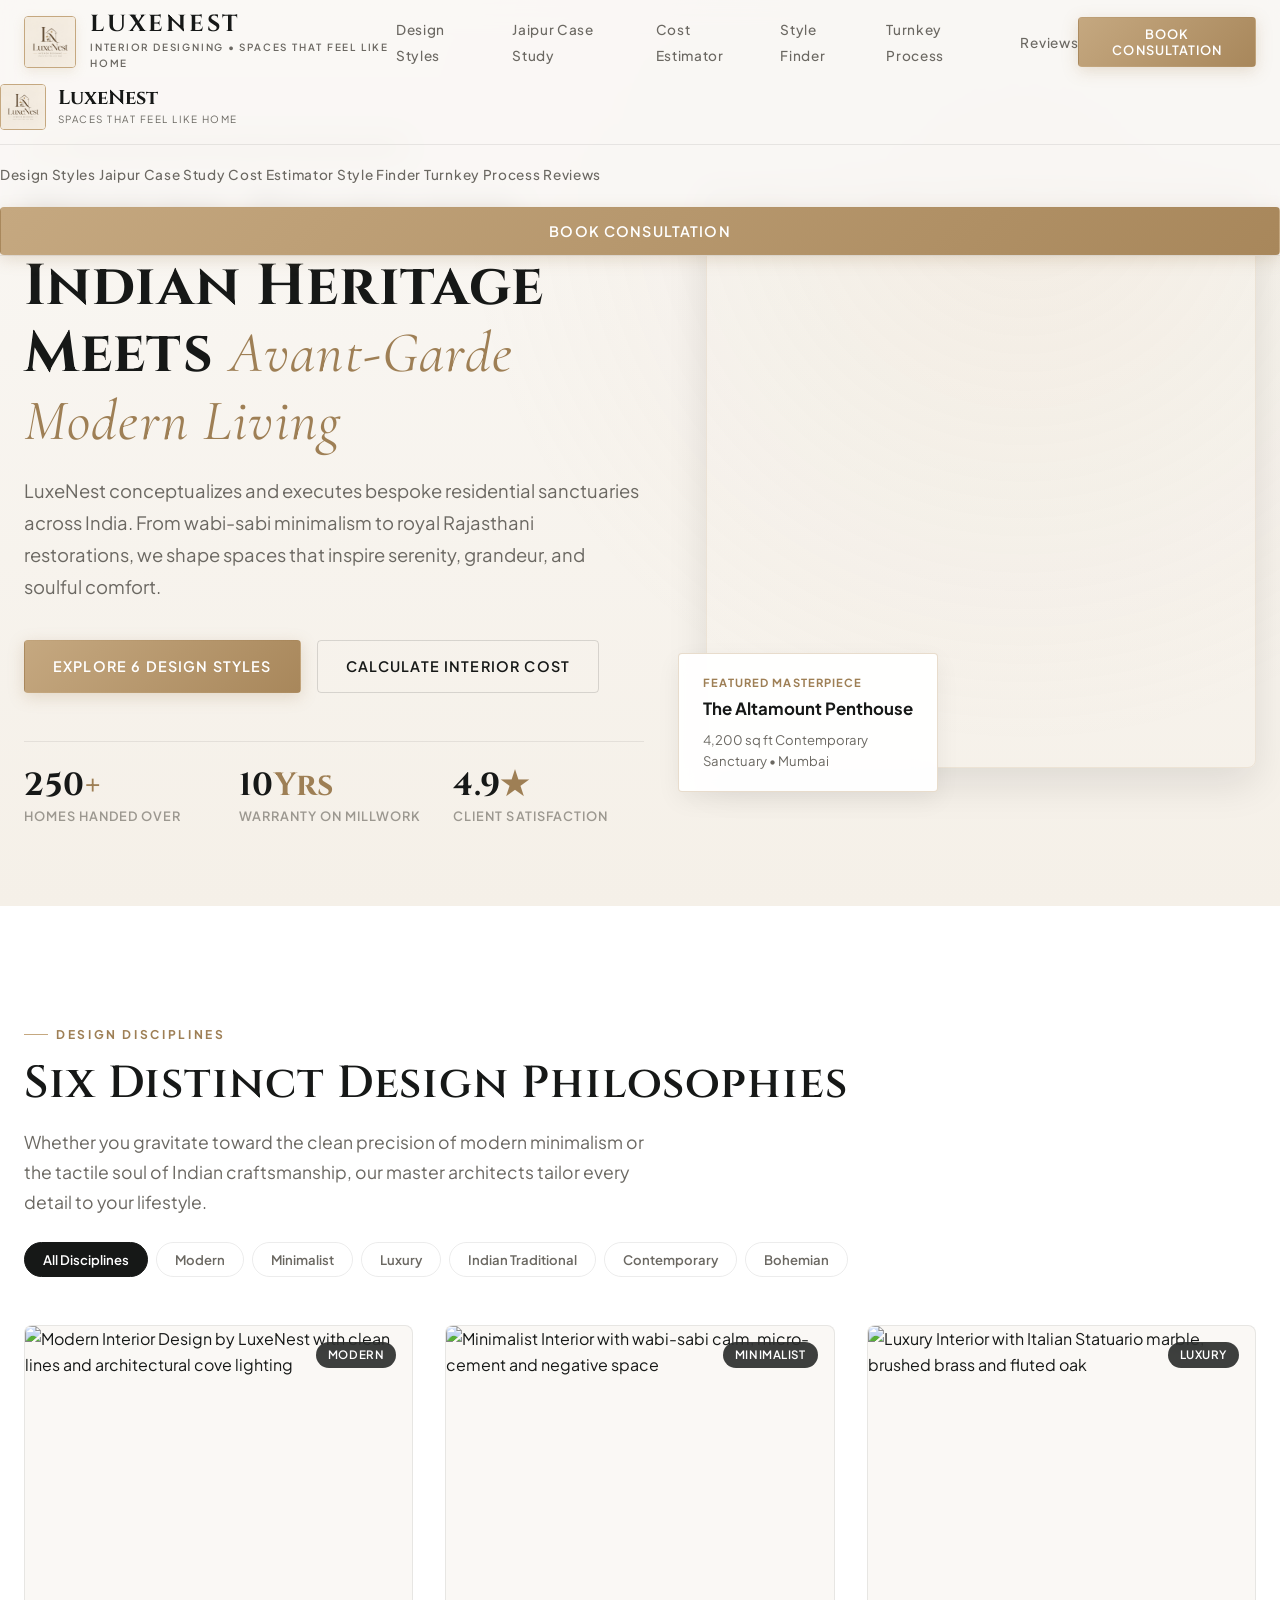
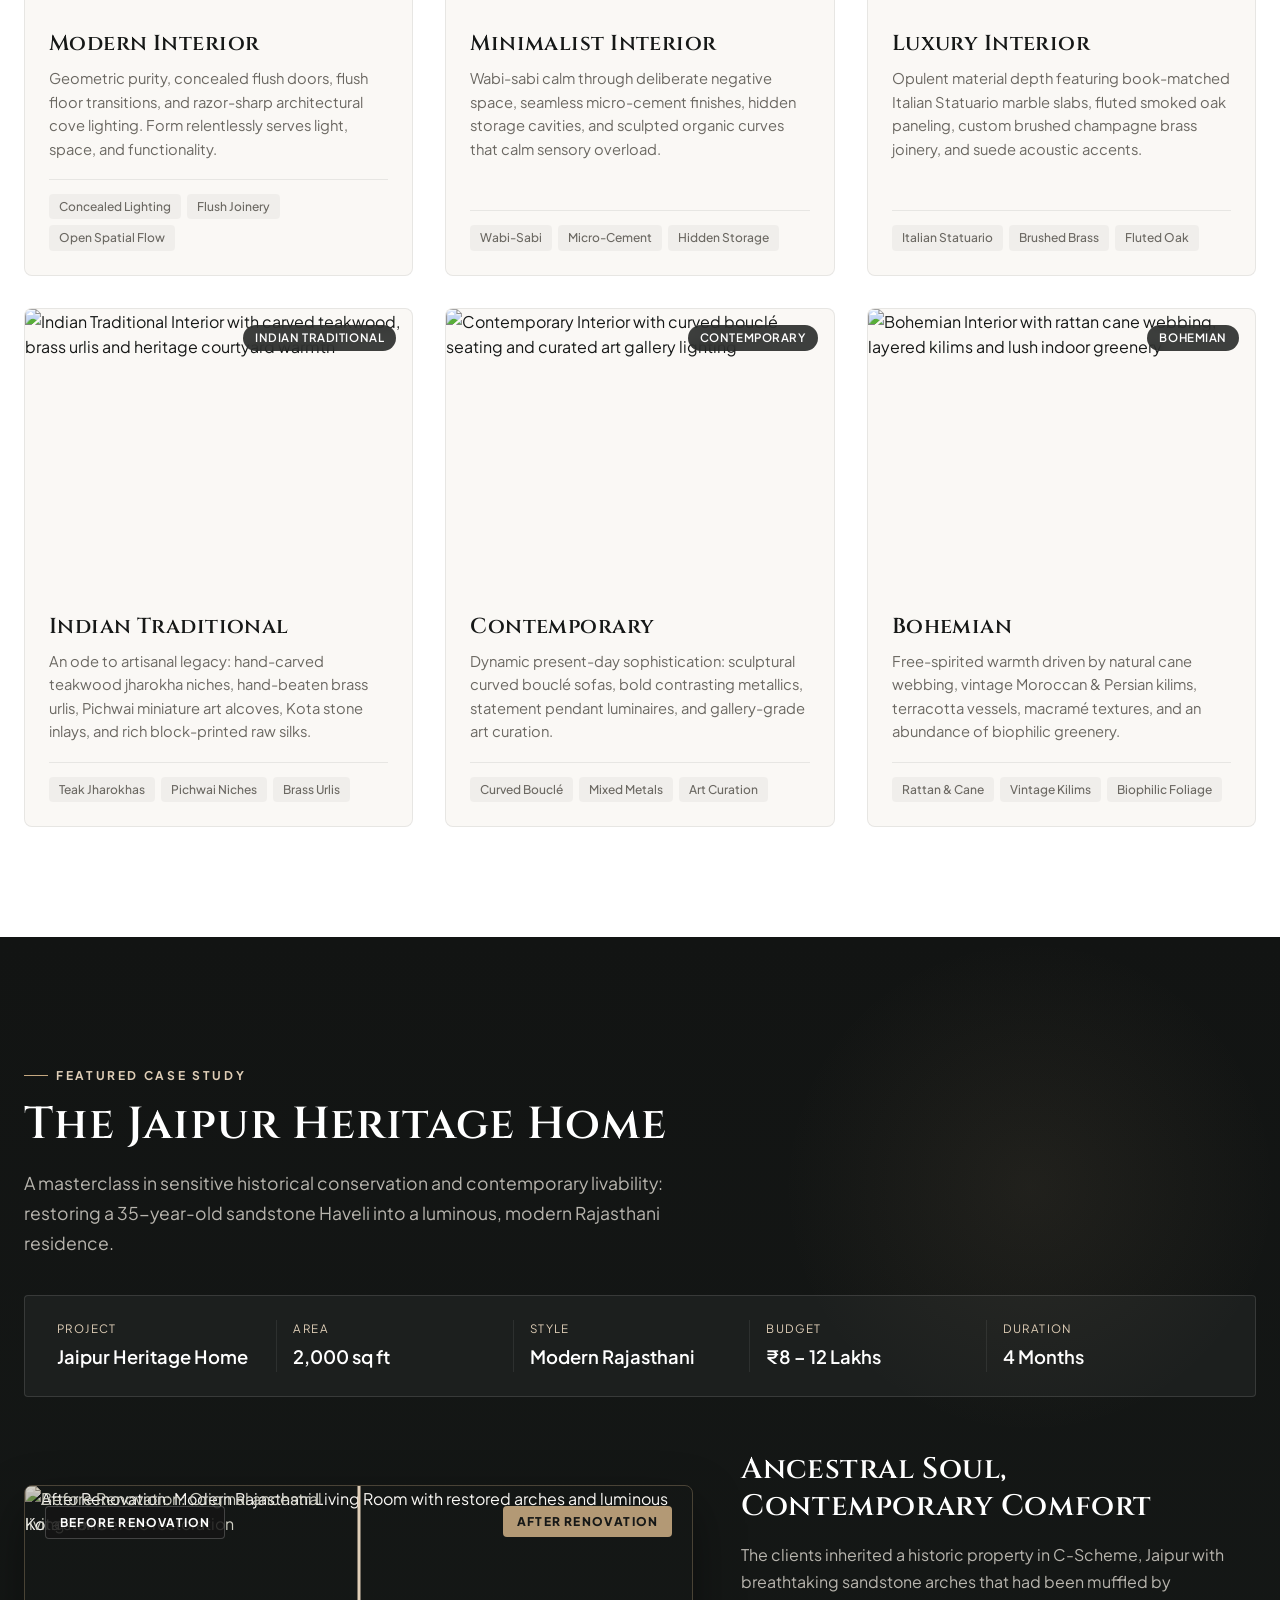
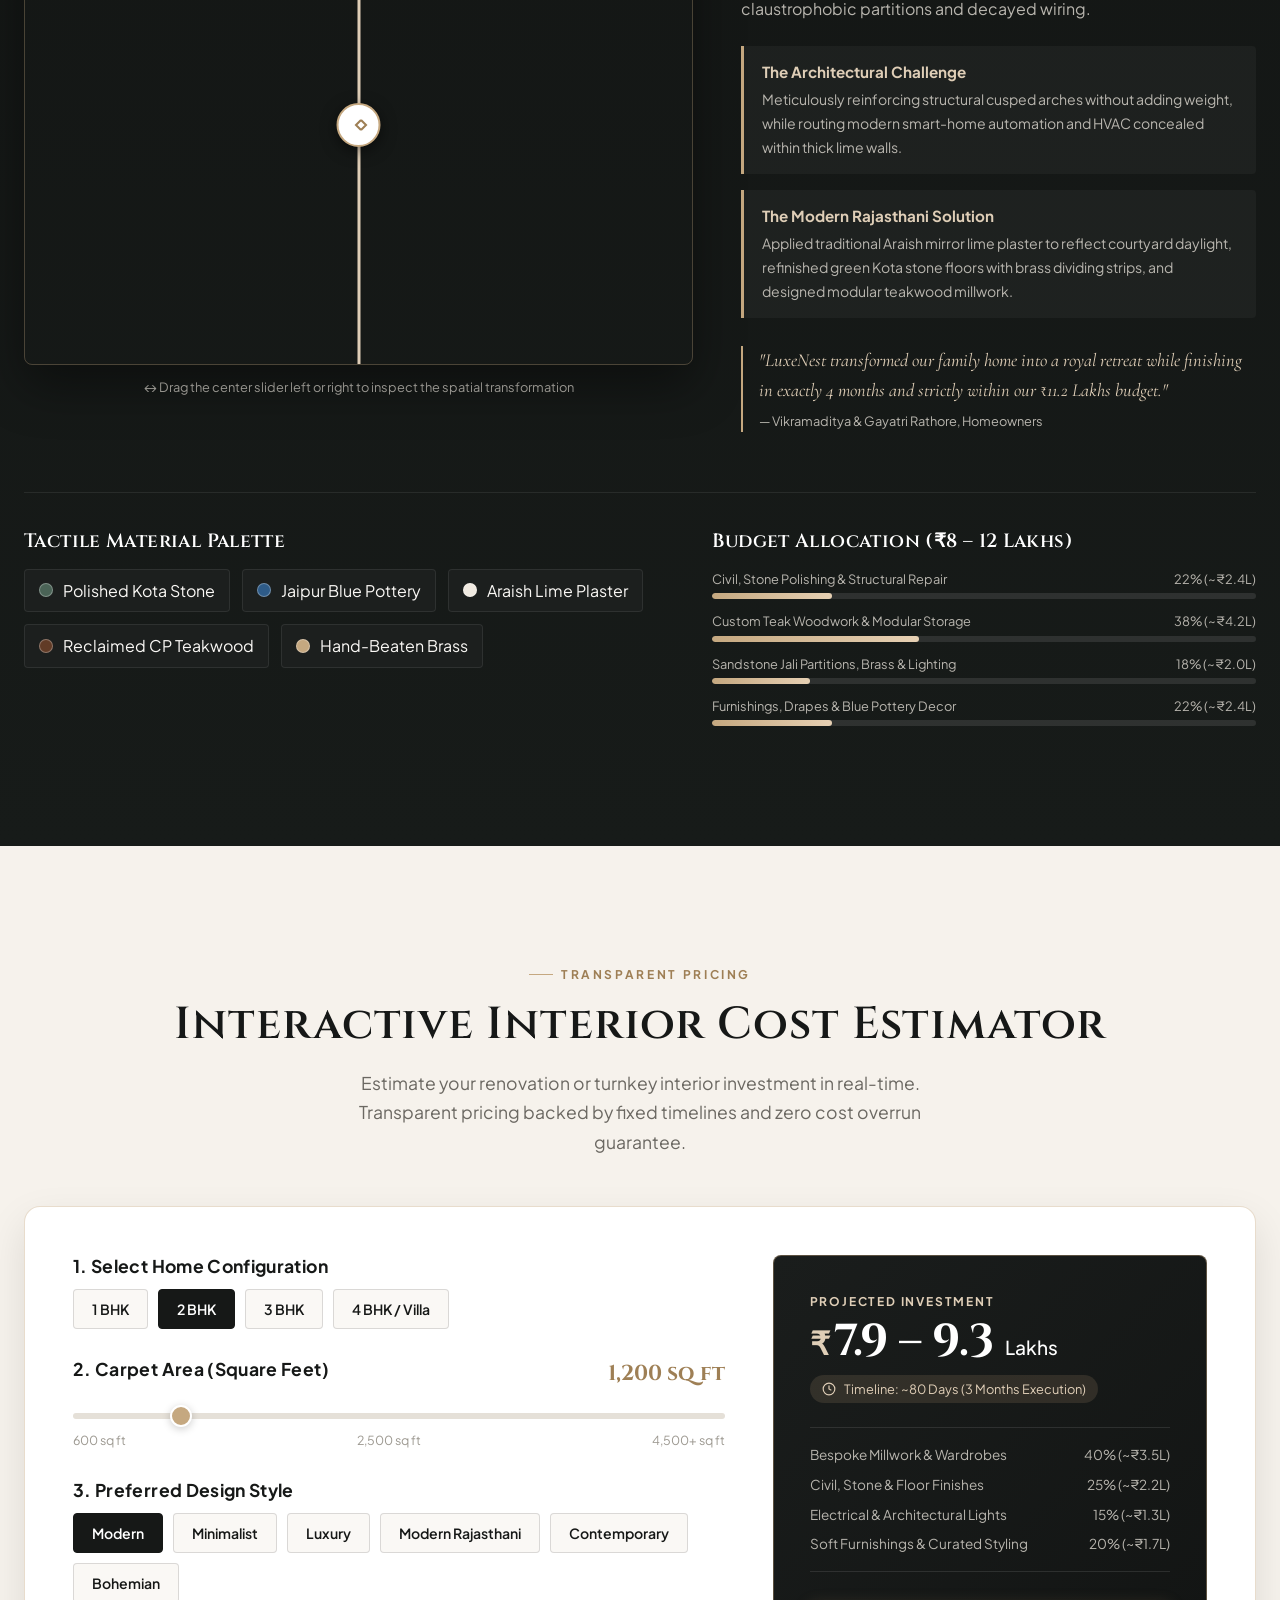
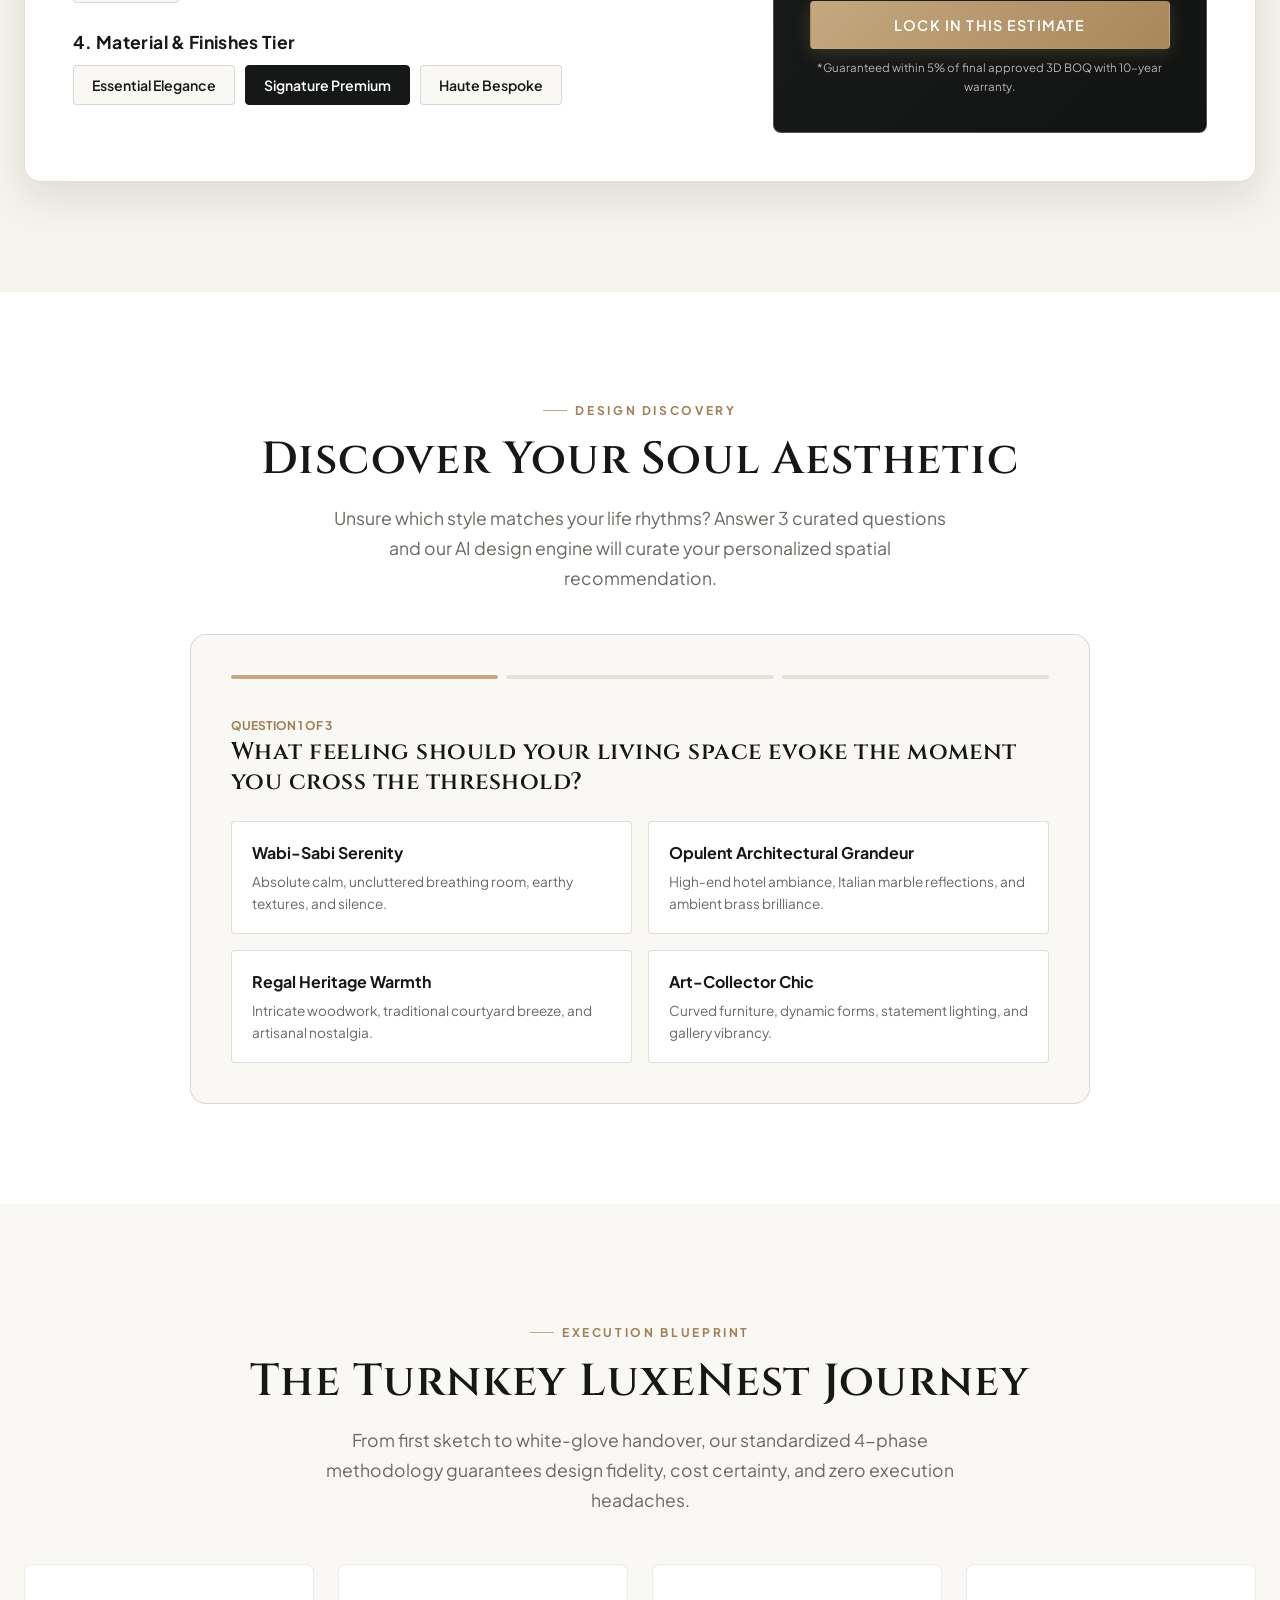
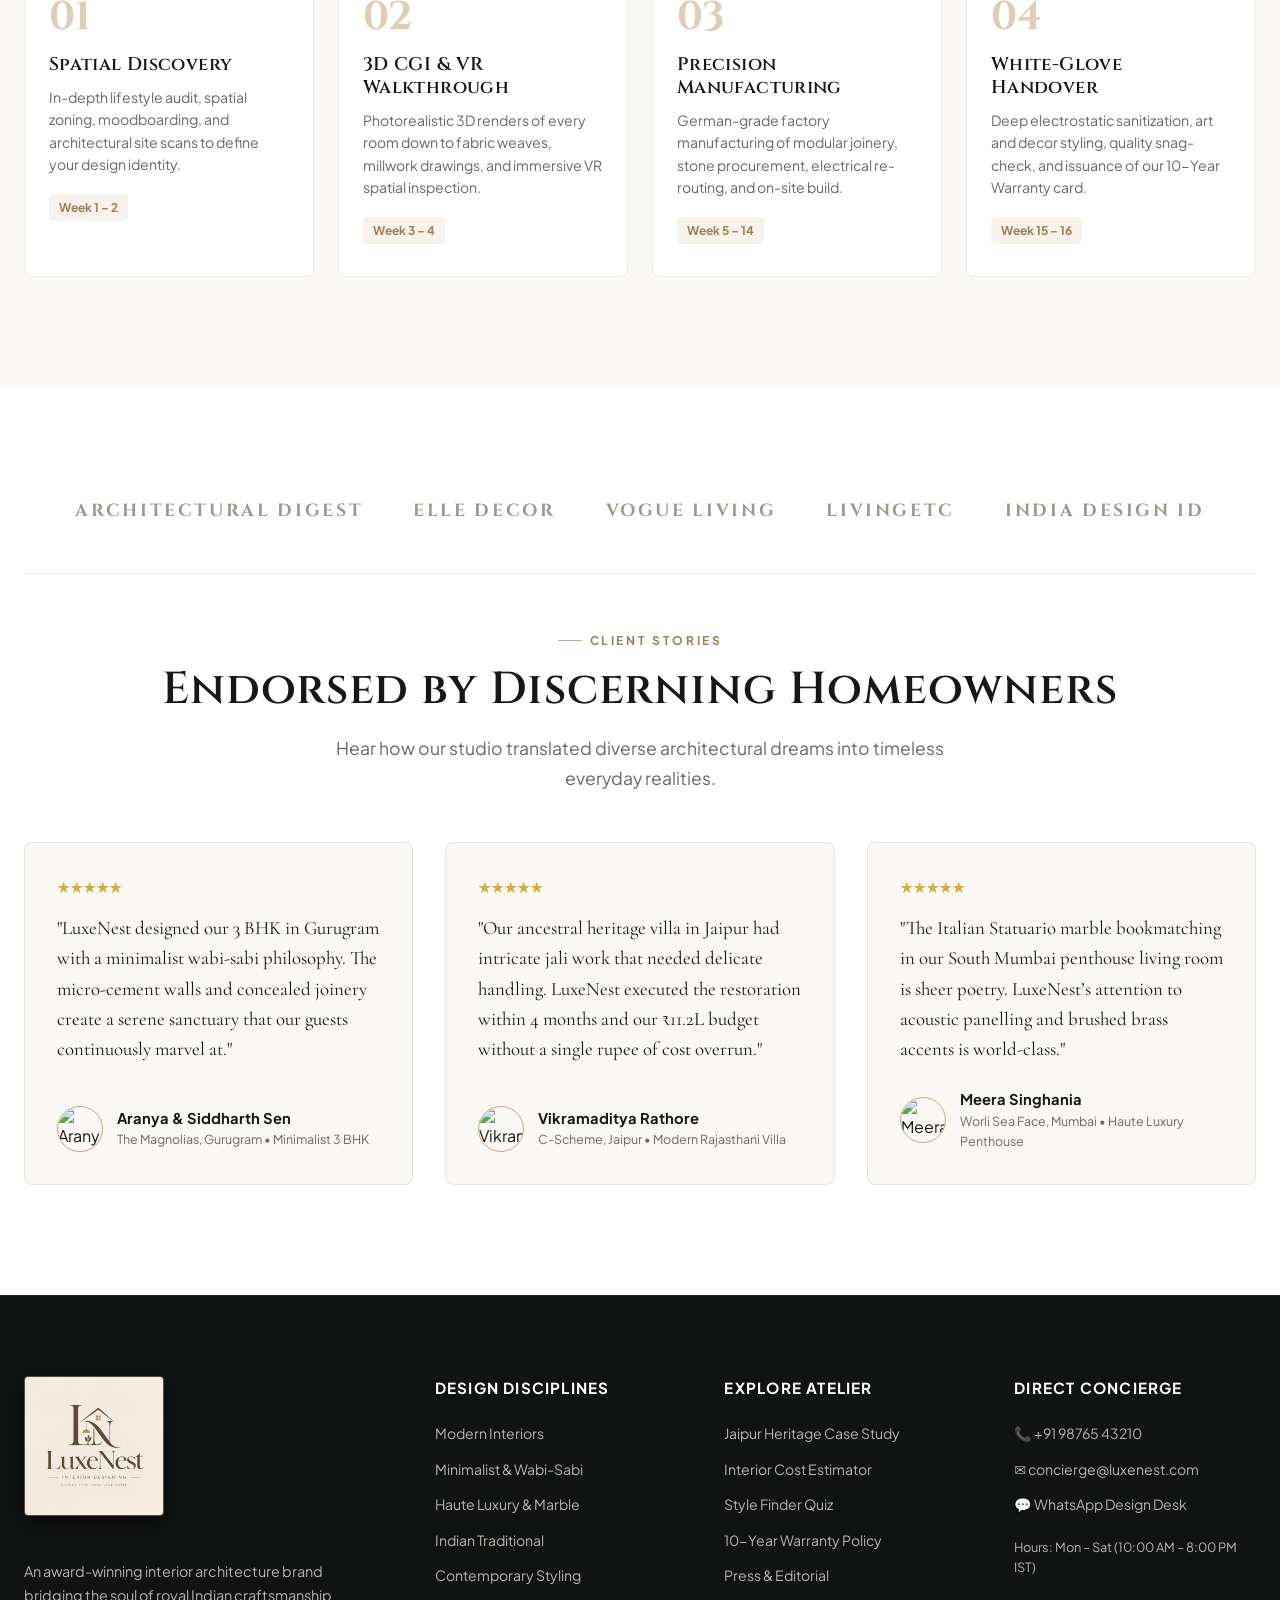
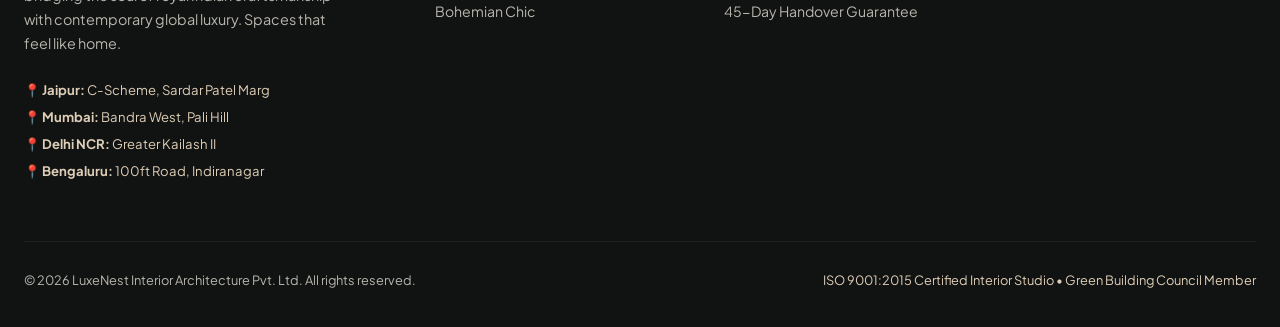
==== commit 6f0a3fba: "Add official LuxeNest brand logo to header, mobile drawer, modal, footer, and favicon" ====
--- a/index.html
+++ b/index.html
@@ -6,7 +6,7 @@
   <title>LuxeNest — Atelier of Haute Interior Architecture & Design</title>
   <meta name="description" content="LuxeNest is an acclaimed interior design brand specializing in Modern, Minimalist, Luxury, Indian Traditional, Contemporary, and Bohemian homes. Explore our Jaipur Heritage Home case study, interactive cost estimator, and style explorer.">
   <link rel="stylesheet" href="styles.css">
-  <link rel="icon" href="data:image/svg+xml,<svg xmlns='http://www.w3.org/2000/svg' viewBox='0 0 100 100'><rect width='100' height='100' rx='20' fill='%23121413'/><path d='M30 75 L30 25 L45 25 L45 65 L70 65 L70 75 Z' fill='%23C5A880'/><path d='M52 25 L68 50 L68 25 L78 25 L78 58 L62 33 L62 58 L52 58 Z' fill='%23C5A880'/></svg>">
+  <link rel="icon" type="image/jpeg" href="images/logo.jpg">
 </head>
 <body>
 
@@ -14,10 +14,10 @@
   <header class="site-header" id="header">
     <div class="container nav-container">
       <a href="#hero" class="brand-logo" aria-label="LuxeNest Home">
-        <div class="logo-monogram">LN</div>
+        <img src="images/logo.jpg" alt="LuxeNest Interior Designing Logo" class="site-logo-img">
         <div>
           <span class="logo-text">LuxeNest</span>
-          <span class="logo-tagline">Haute Interiors & Architecture</span>
+          <span class="logo-tagline">Interior Designing • Spaces that feel like home</span>
         </div>
       </a>
 
@@ -46,6 +46,13 @@
 
     <!-- Mobile Drawer Navigation -->
     <div class="mobile-nav-drawer" id="mobileDrawer">
+      <div style="display: flex; align-items: center; gap: 12px; margin-bottom: 16px; padding-bottom: 14px; border-bottom: 1px solid var(--border-subtle);">
+        <img src="images/logo.jpg" alt="LuxeNest Logo" style="width: 46px; height: 46px; border-radius: 4px; border: 1.5px solid var(--accent-gold); object-fit: cover;">
+        <div>
+          <div style="font-family: var(--font-serif); font-size: 1.25rem; font-weight: 700; color: var(--text-main); line-height: 1.1;">LuxeNest</div>
+          <div style="font-size: 0.62rem; color: var(--text-muted); text-transform: uppercase; letter-spacing: 0.15em; margin-top: 3px;">Spaces that feel like home</div>
+        </div>
+      </div>
       <a href="#styles" class="nav-link drawer-link">Design Styles</a>
       <a href="#case-study" class="nav-link drawer-link">Jaipur Case Study</a>
       <a href="#estimator" class="nav-link drawer-link">Cost Estimator</a>
@@ -733,7 +740,10 @@
   <div class="modal-backdrop" id="consultationModal" role="dialog" aria-modal="true" aria-labelledby="modalTitle">
     <div class="modal-dialog">
       <button class="modal-close-btn" id="modalCloseBtn" aria-label="Close dialog">&times;</button>
-      <span class="section-label">Reserve Your Session</span>
+      <div style="display: flex; align-items: center; gap: 14px; margin-bottom: 12px;">
+        <img src="images/logo.jpg" alt="LuxeNest Logo" style="width: 44px; height: 44px; border-radius: 4px; border: 1px solid var(--accent-gold); object-fit: cover;">
+        <span class="section-label" style="margin-bottom: 0;">Reserve Your Session</span>
+      </div>
       <h3 id="modalTitle" style="font-size: 1.6rem; margin-bottom: 8px;">Book a Private Design Consultation</h3>
       <p style="font-size: 0.9rem; color: var(--text-muted); margin-bottom: 24px;">
         Meet our principal architect online or at our ateliers in Jaipur, Mumbai, Delhi, or Bengaluru.
@@ -819,15 +829,11 @@
     <div class="container">
       <div class="footer-grid">
         <div class="footer-brand">
-          <a href="#hero" class="brand-logo" style="margin-bottom: 12px; display: inline-flex;">
-            <div class="logo-monogram">LN</div>
-            <div>
-              <span class="logo-text" style="color: #FFFFFF;">LuxeNest</span>
-              <span class="logo-tagline" style="color: var(--accent-gold-light);">Haute Interiors</span>
-            </div>
+          <a href="#hero" class="footer-logo-card" aria-label="LuxeNest Home">
+            <img src="images/logo.jpg" alt="LuxeNest Interior Designing" class="footer-logo-img">
           </a>
           <p>
-            An award-winning interior architecture brand bridging the soul of royal Indian craftsmanship with contemporary global luxury.
+            An award-winning interior architecture brand bridging the soul of royal Indian craftsmanship with contemporary global luxury. Spaces that feel like home.
           </p>
           <div class="footer-studios">
             <span>📍 <strong>Jaipur:</strong> C-Scheme, Sardar Patel Marg</span>
--- a/styles.css
+++ b/styles.css
@@ -229,7 +229,24 @@
 .brand-logo {
   display: flex;
   align-items: center;
-  gap: 12px;
+  gap: 14px;
+}
+
+.site-logo-img {
+  height: 52px;
+  width: 52px;
+  object-fit: cover;
+  border-radius: var(--radius-sm);
+  border: 1.5px solid var(--accent-gold);
+  box-shadow: 0 4px 12px rgba(197, 168, 128, 0.2);
+  transition: var(--transition-smooth);
+  background-color: #F5EDE0;
+}
+
+.brand-logo:hover .site-logo-img {
+  transform: scale(1.05);
+  border-color: var(--accent-gold-dark);
+  box-shadow: 0 6px 18px rgba(197, 168, 128, 0.35);
 }
 
 .logo-monogram {
@@ -254,16 +271,38 @@
   letter-spacing: 0.12em;
   color: var(--text-main);
   text-transform: uppercase;
+  line-height: 1.1;
 }
 
 .logo-tagline {
   display: block;
   font-family: var(--font-sans);
-  font-size: 0.6rem;
+  font-size: 0.62rem;
   font-weight: 600;
-  letter-spacing: 0.25em;
-  color: var(--text-light);
+  letter-spacing: 0.18em;
+  color: var(--text-muted);
   text-transform: uppercase;
+  margin-top: 3px;
+}
+
+.footer-logo-card {
+  margin-bottom: 20px;
+  display: inline-block;
+}
+
+.footer-logo-img {
+  width: 140px;
+  height: auto;
+  border-radius: var(--radius-sm);
+  border: 1px solid var(--border-gold);
+  box-shadow: 0 6px 20px rgba(0, 0, 0, 0.5);
+  display: block;
+  transition: var(--transition-smooth);
+}
+
+.footer-logo-img:hover {
+  transform: scale(1.03);
+  border-color: var(--accent-gold-light);
 }
 
 .nav-links {
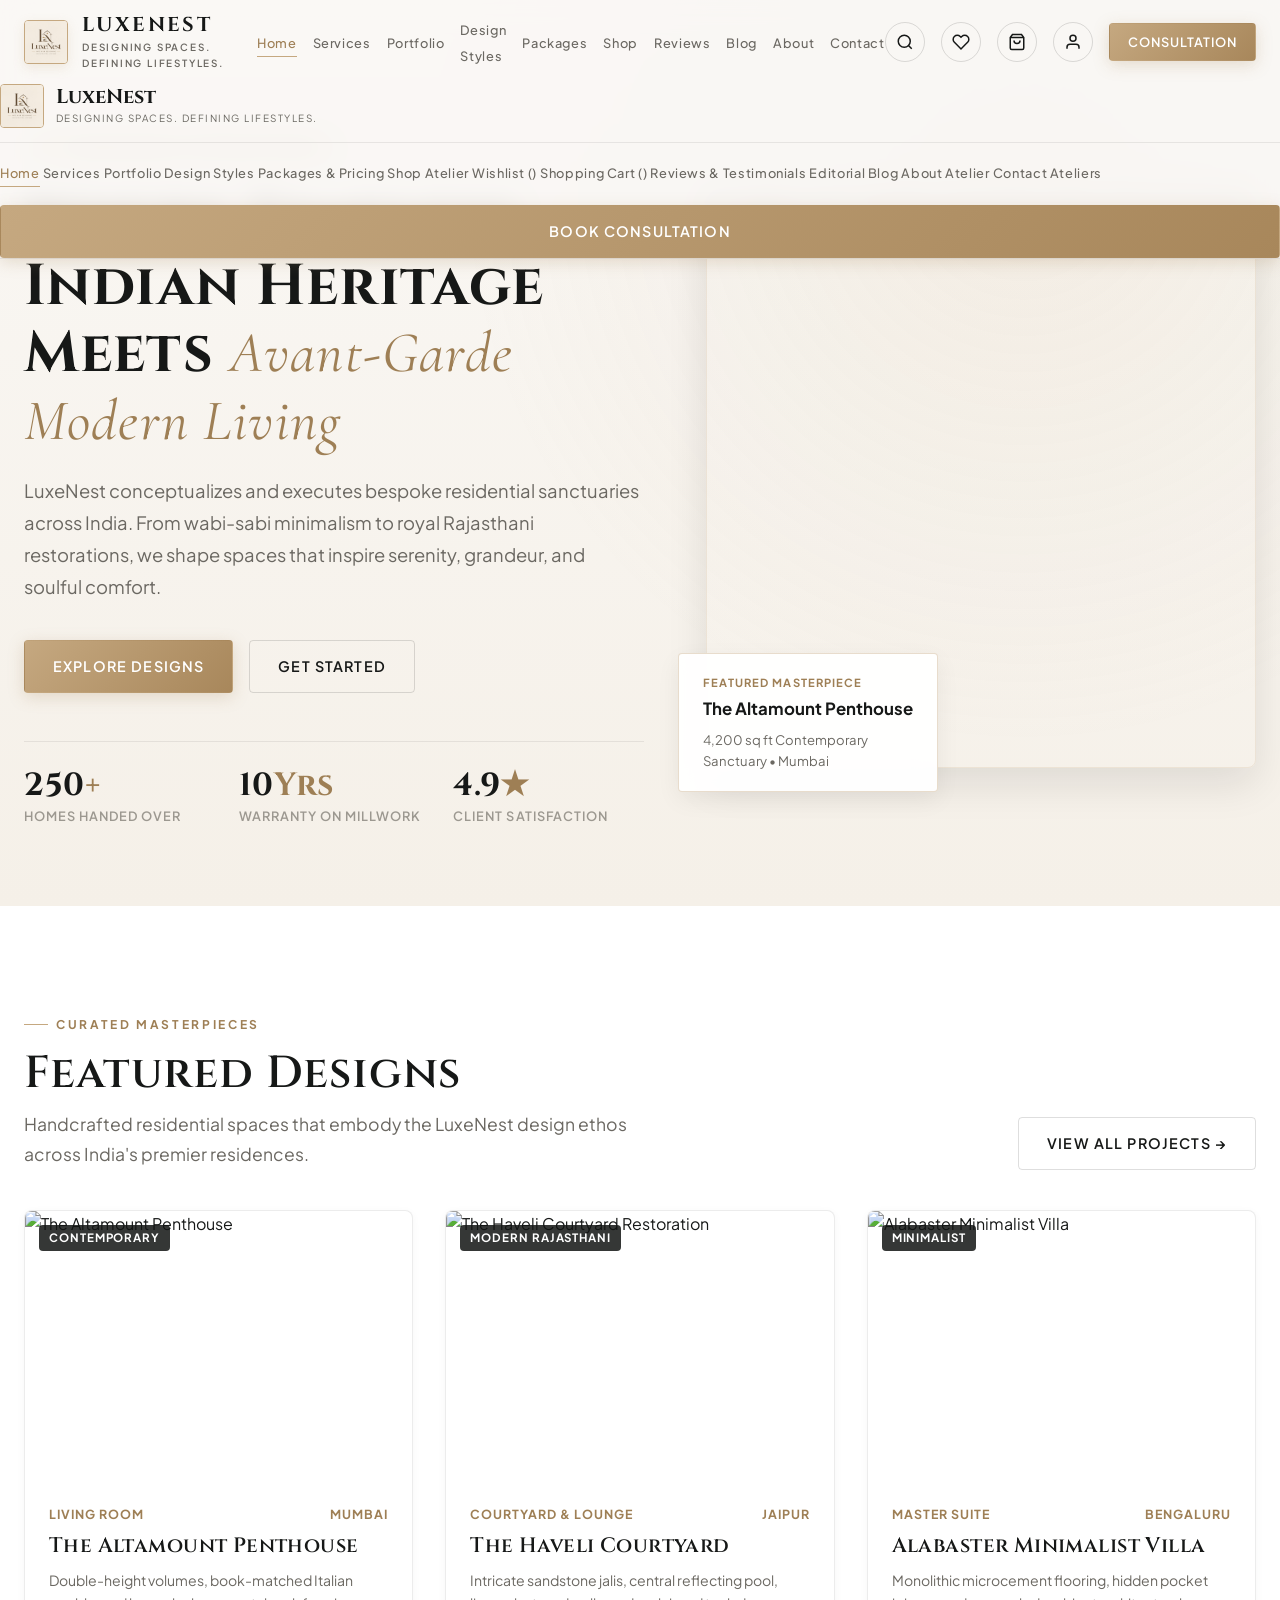
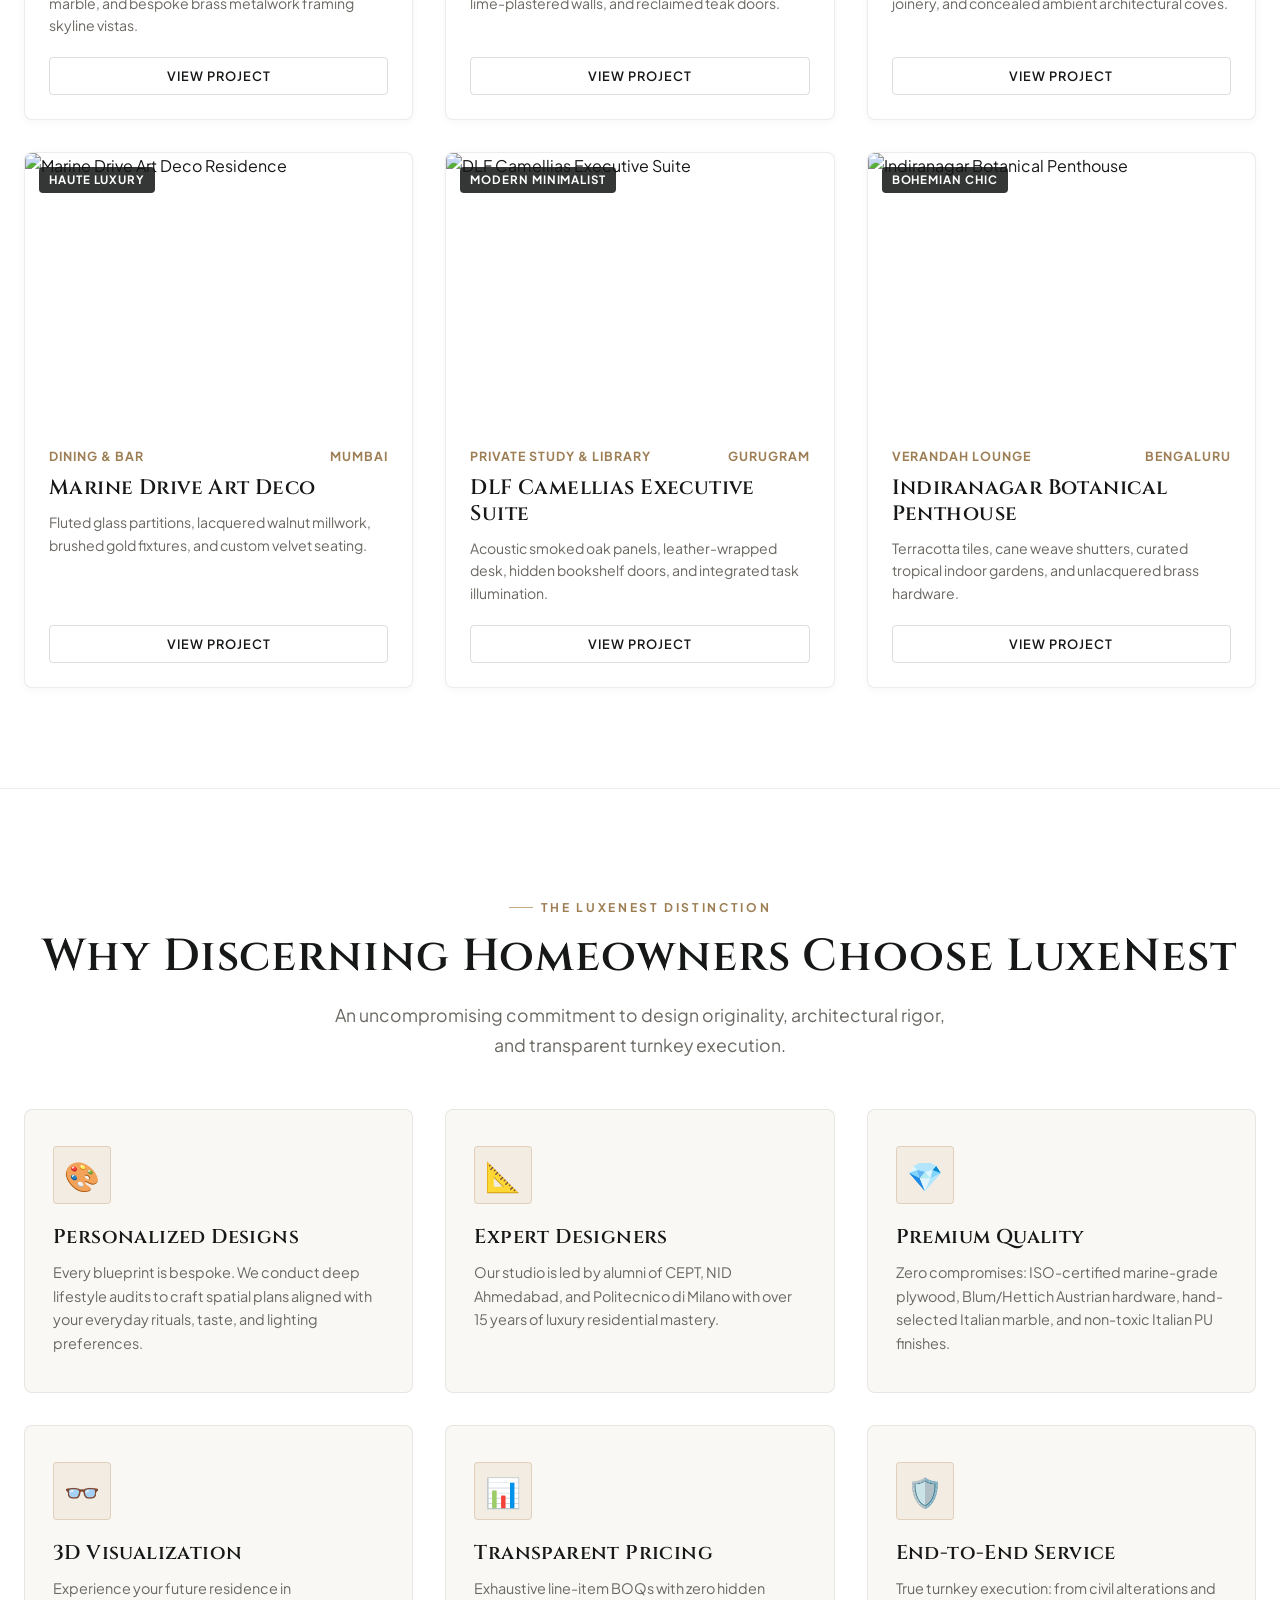
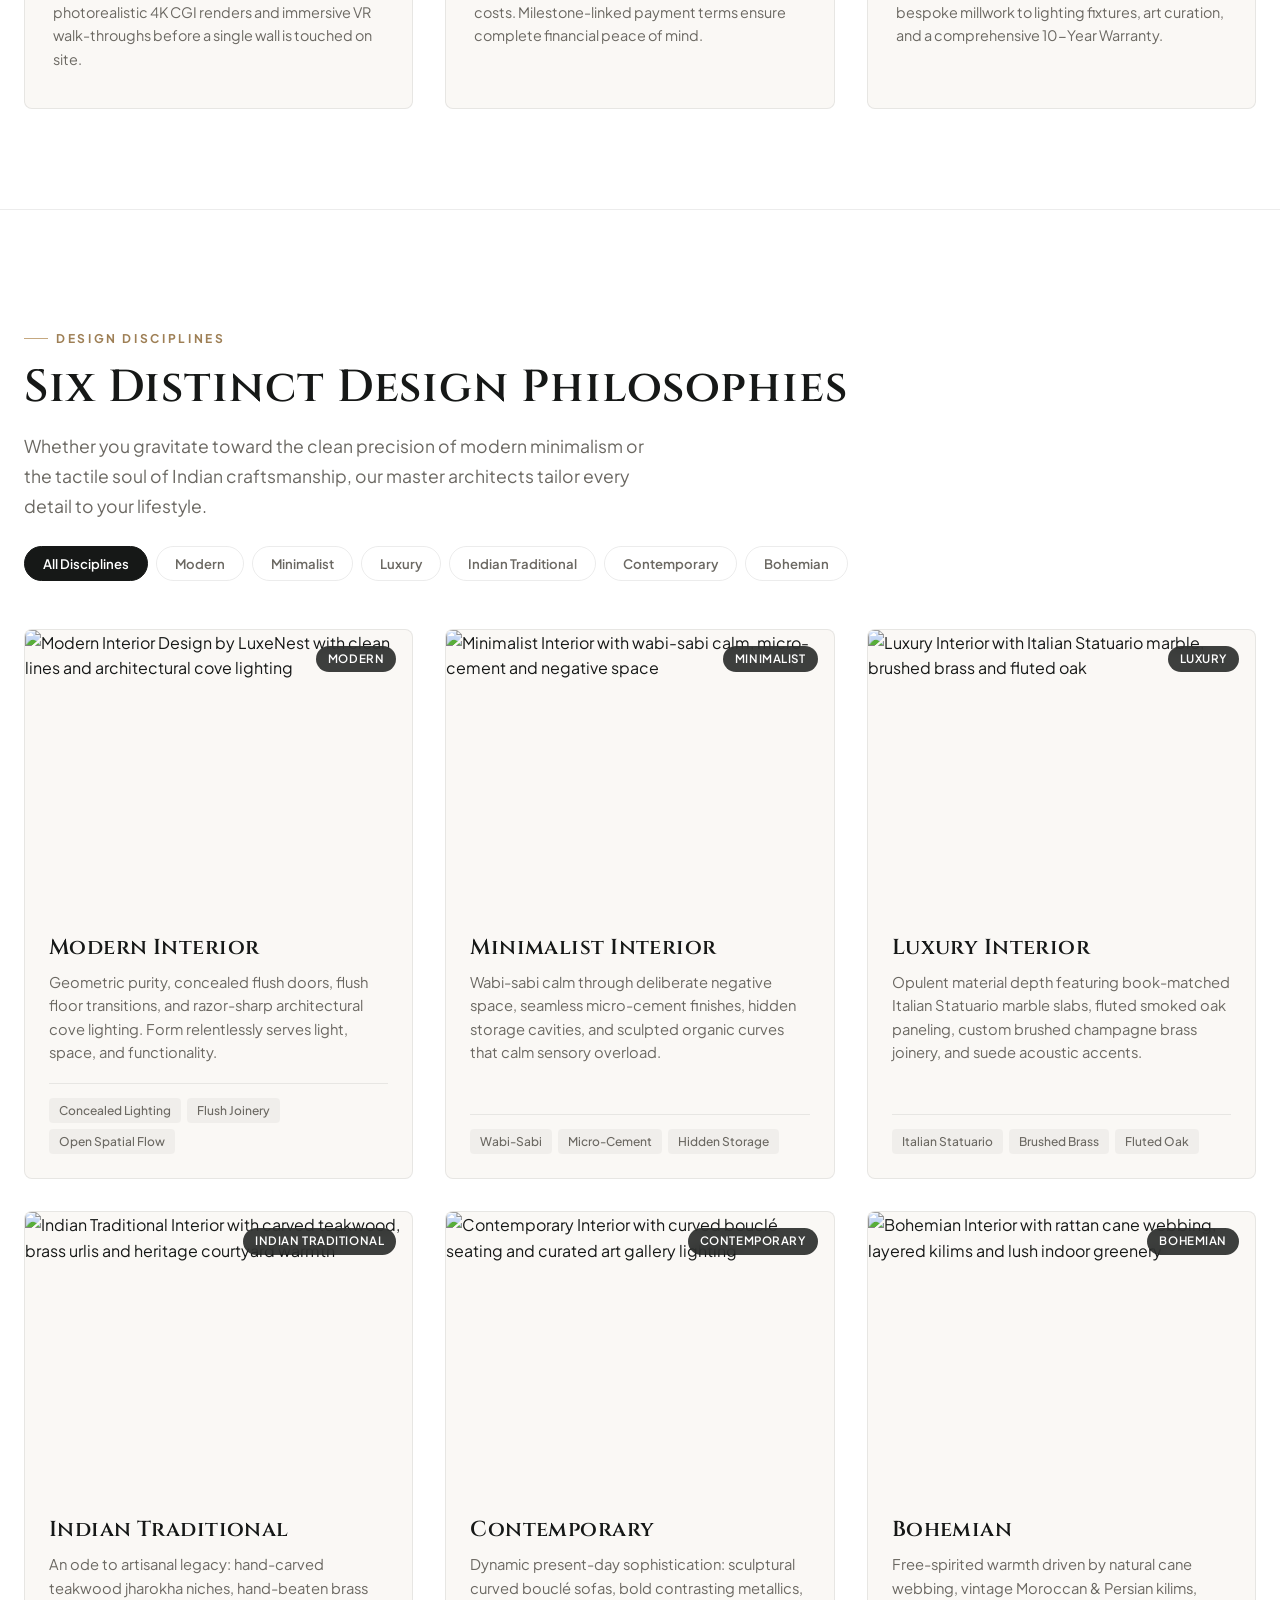
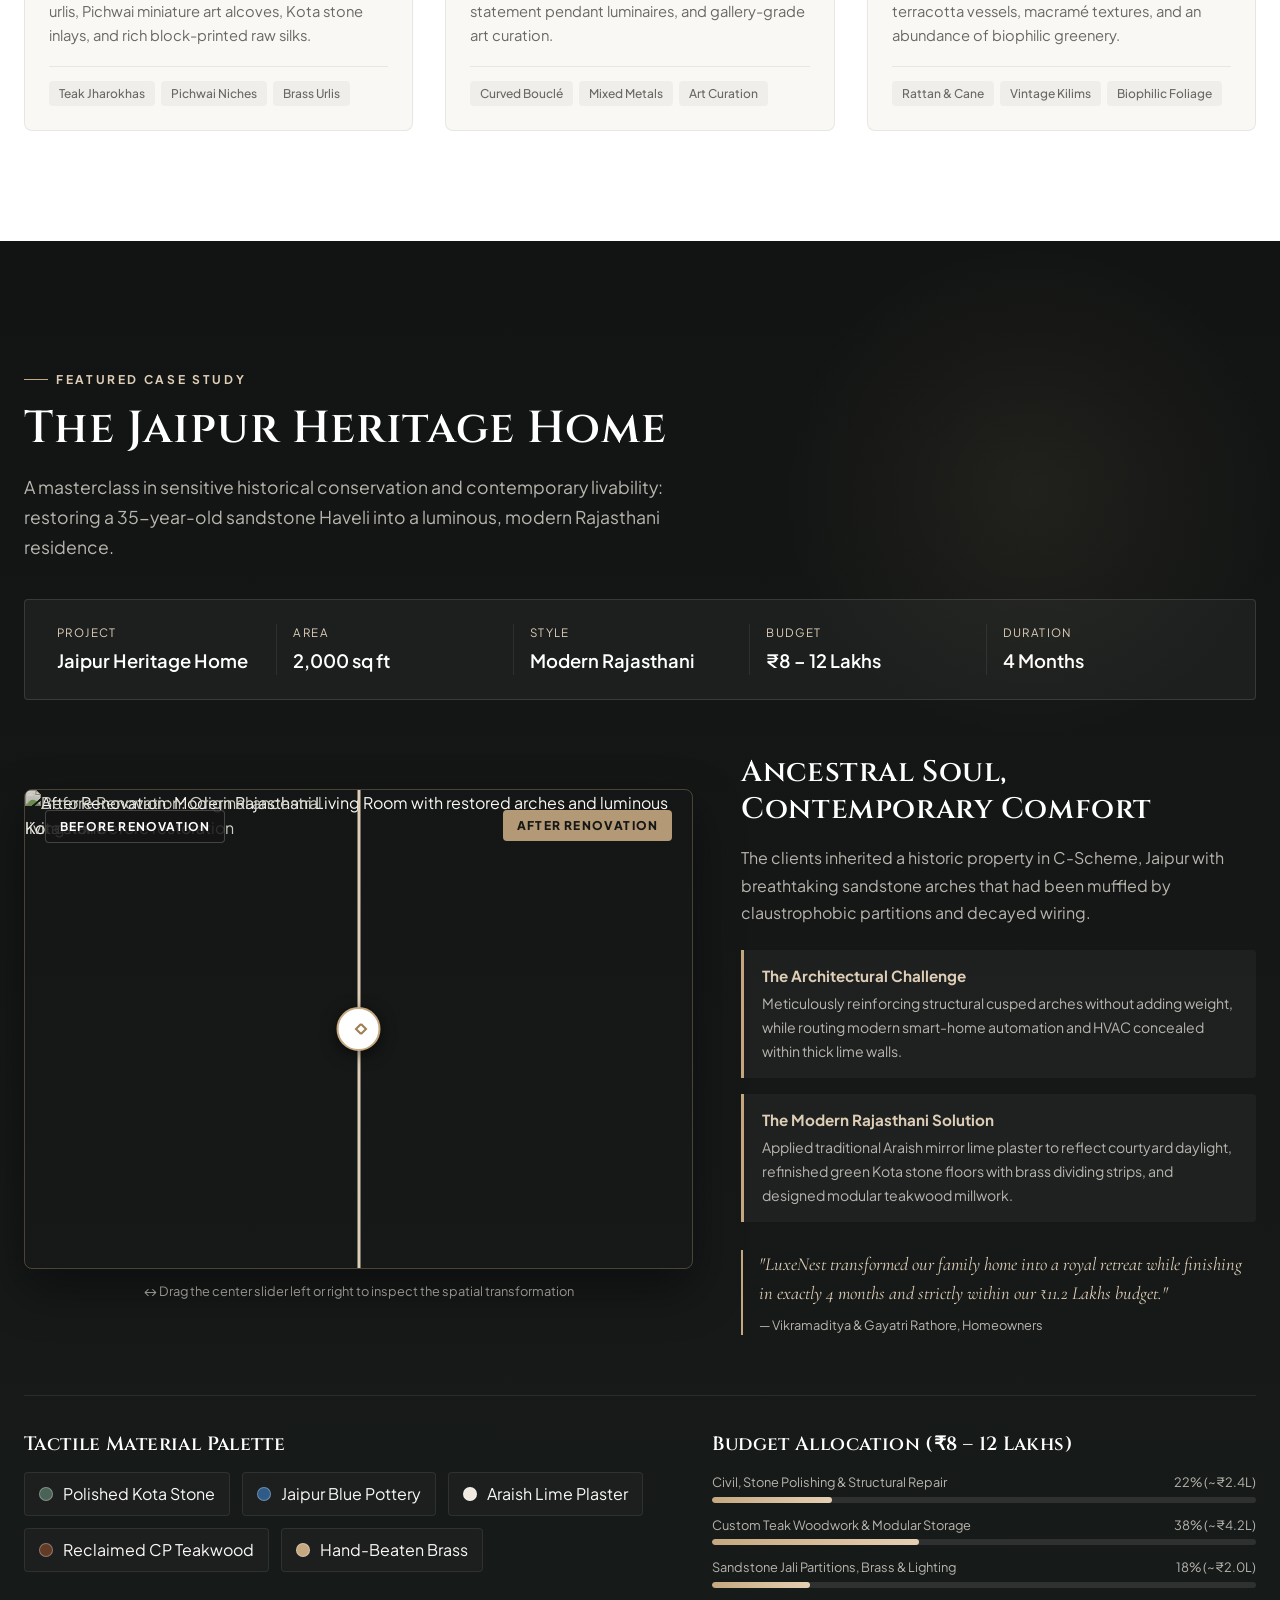
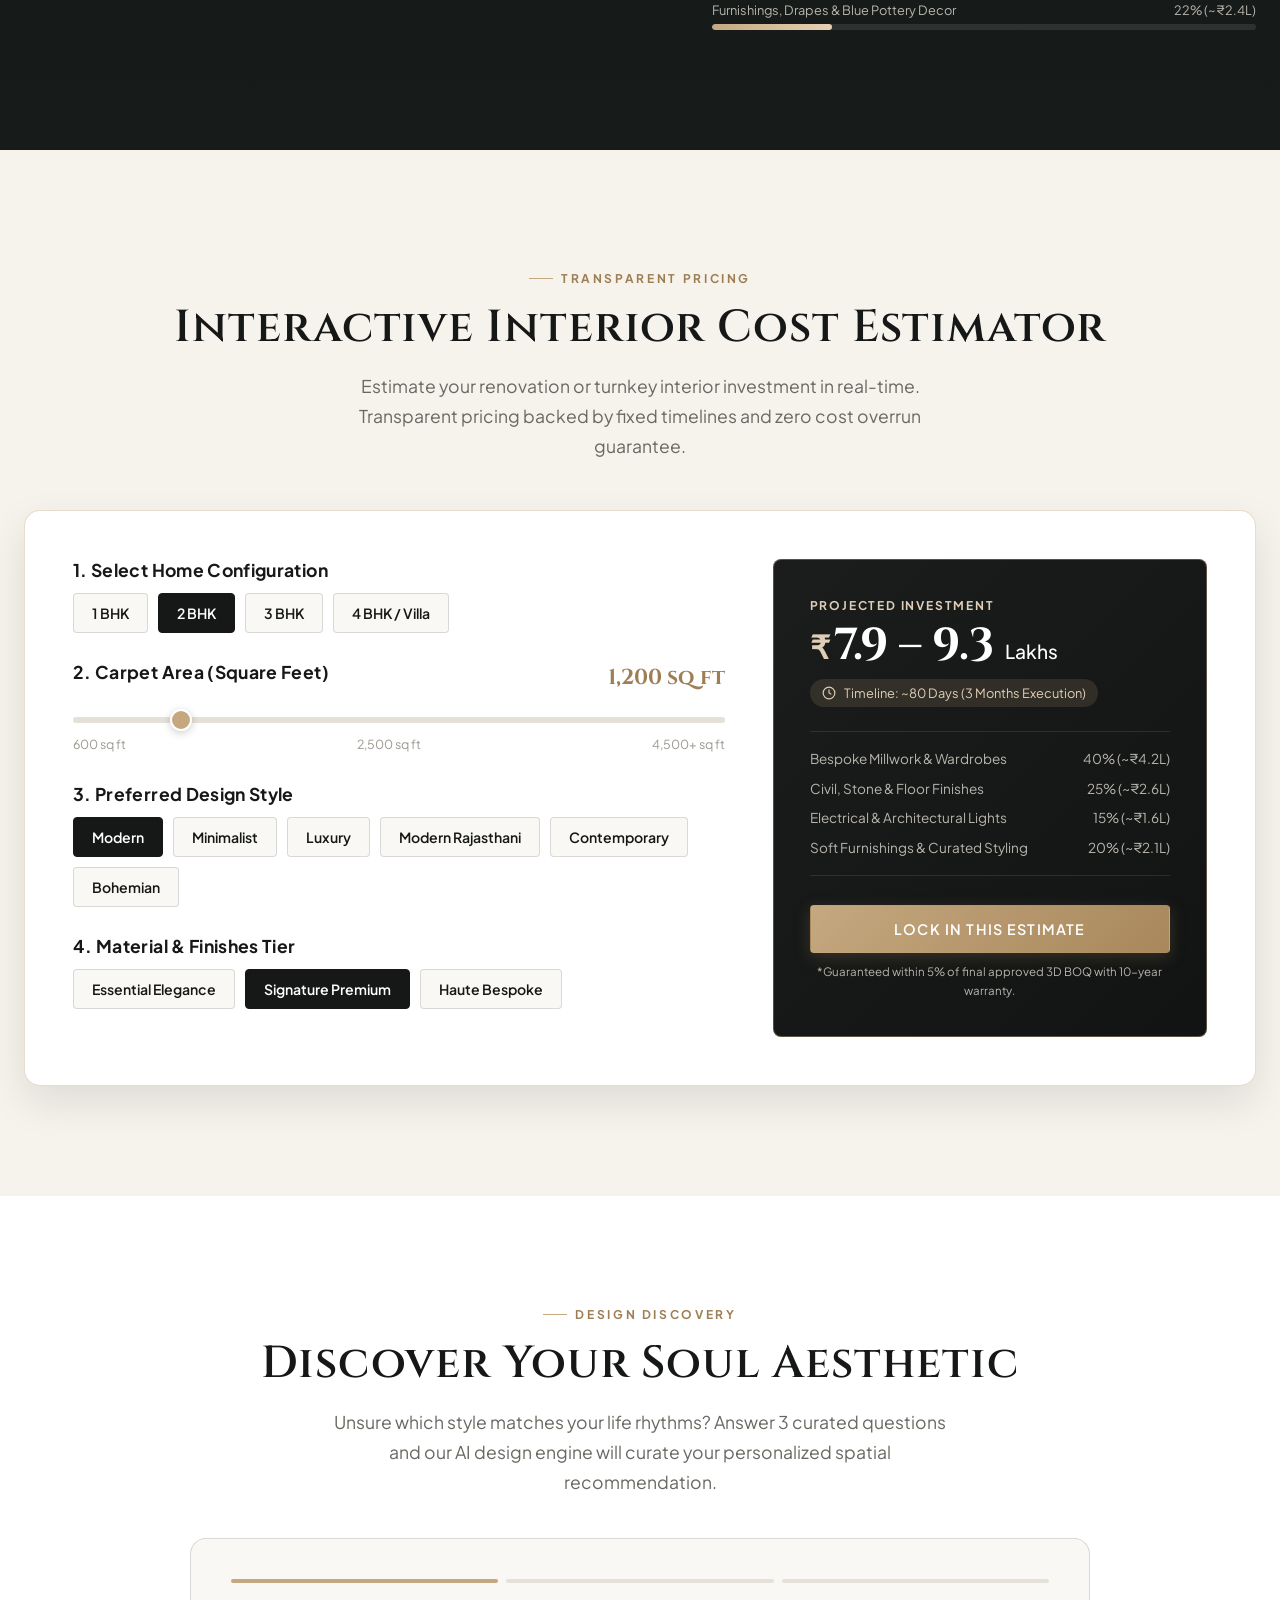
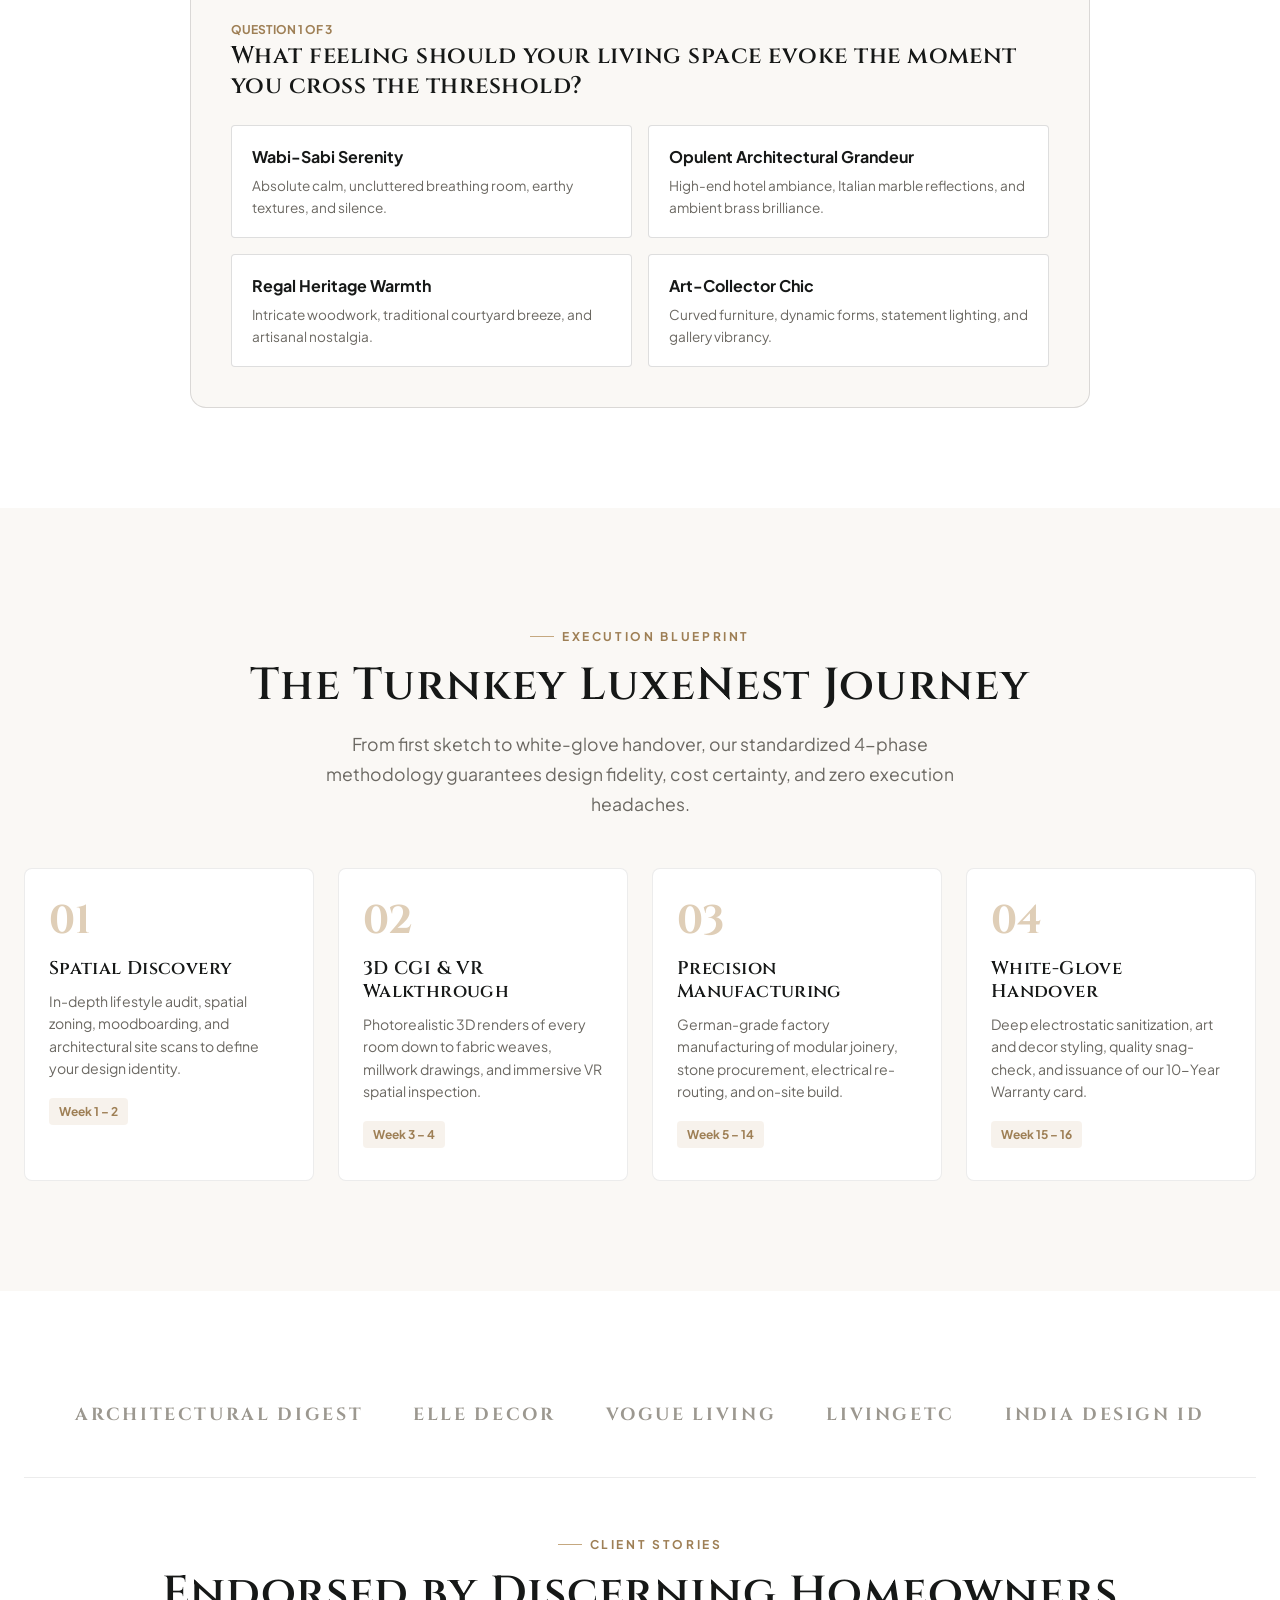
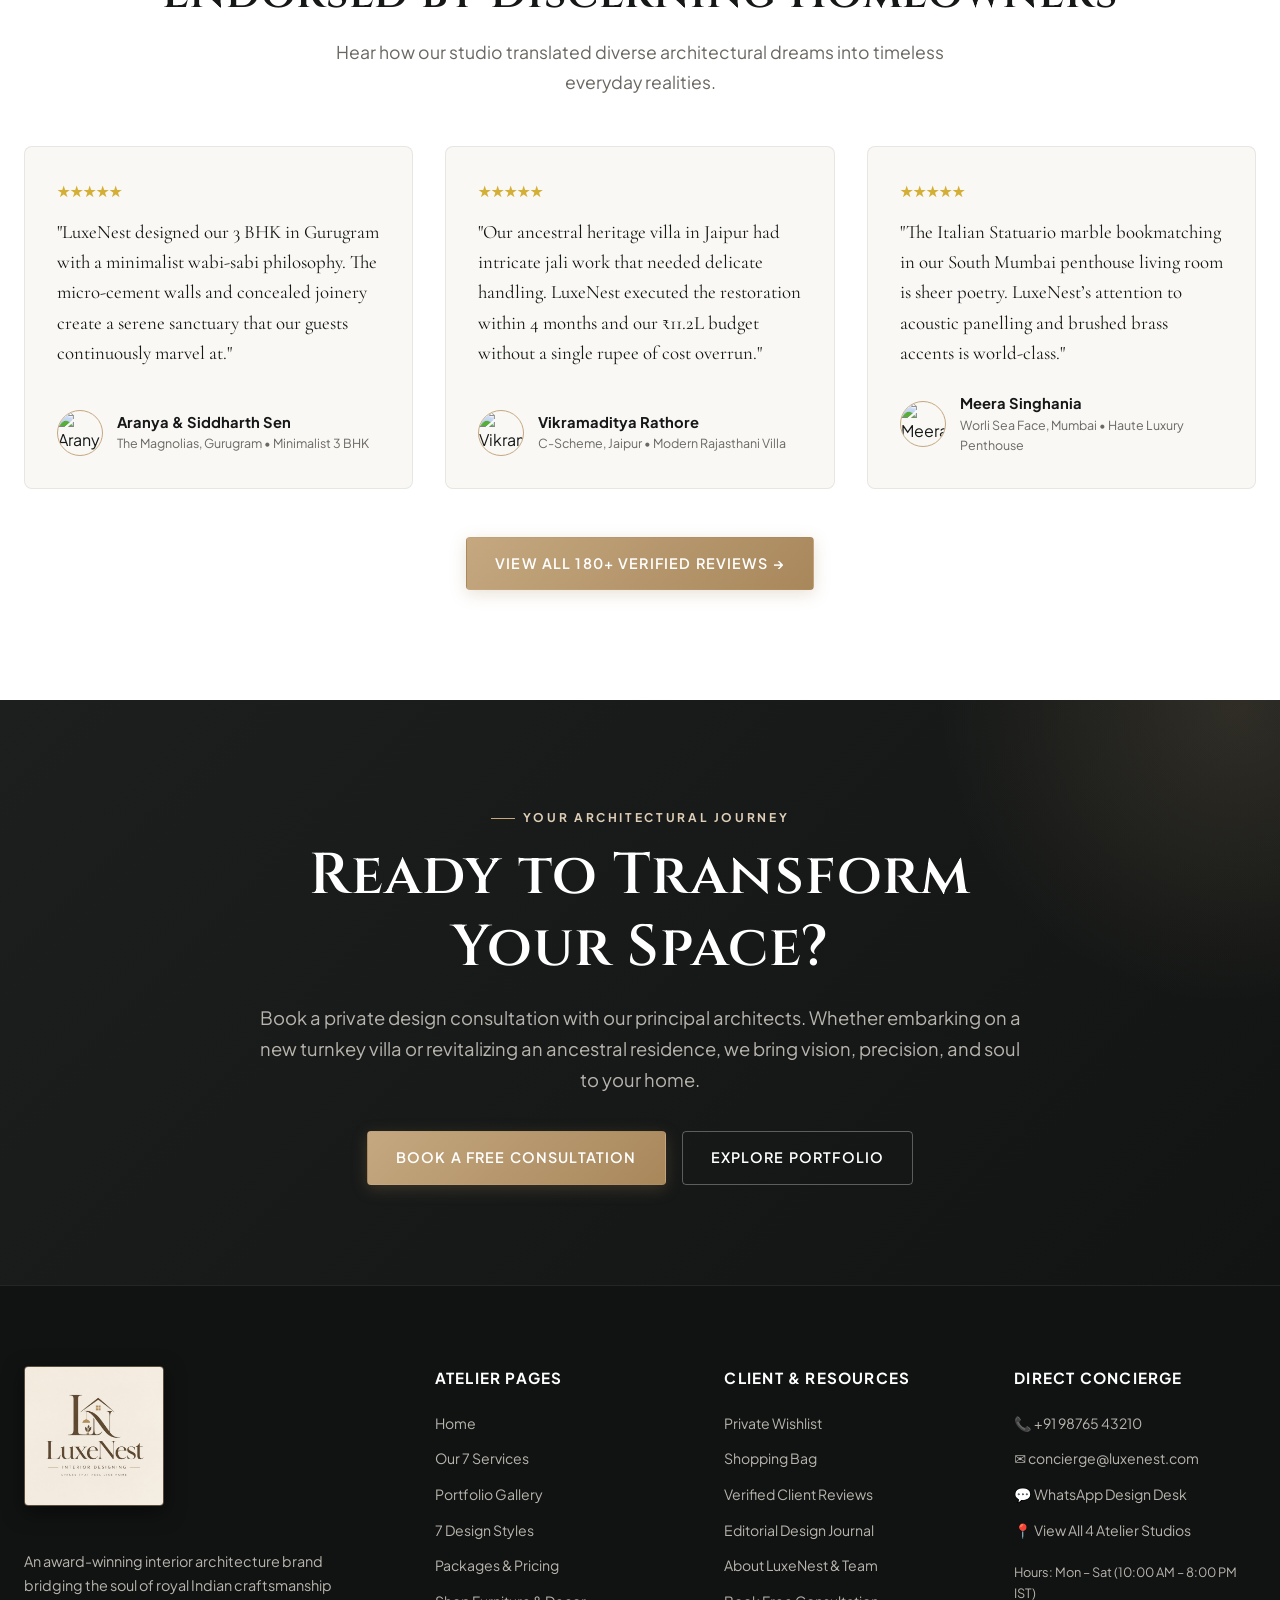
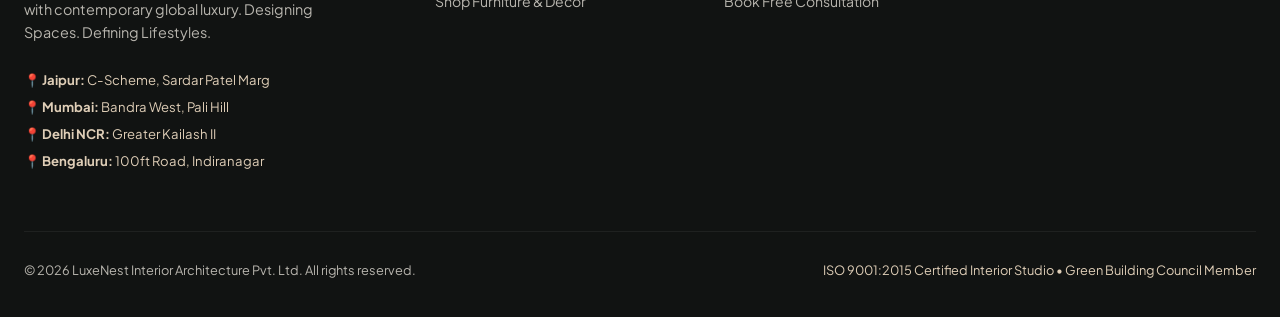
==== commit 462abecd: "Expand LuxeNest into complete 13-page luxury interior architecture platform with shop, wishlist, car" ====
--- a/index.html
+++ b/index.html
@@ -13,27 +13,66 @@
   <!-- Site Header & Navigation -->
   <header class="site-header" id="header">
     <div class="container nav-container">
-      <a href="#hero" class="brand-logo" aria-label="LuxeNest Home">
+      <a href="index.html" class="brand-logo" aria-label="LuxeNest Home">
         <img src="images/logo.jpg" alt="LuxeNest Interior Designing Logo" class="site-logo-img">
         <div>
           <span class="logo-text">LuxeNest</span>
-          <span class="logo-tagline">Interior Designing • Spaces that feel like home</span>
+          <span class="logo-tagline">Designing Spaces. Defining Lifestyles.</span>
         </div>
       </a>
 
       <nav aria-label="Main Navigation">
         <ul class="nav-links">
-          <li><a href="#styles" class="nav-link">Design Styles</a></li>
-          <li><a href="#case-study" class="nav-link">Jaipur Case Study</a></li>
-          <li><a href="#estimator" class="nav-link">Cost Estimator</a></li>
-          <li><a href="#style-quiz" class="nav-link">Style Finder</a></li>
-          <li><a href="#process" class="nav-link">Turnkey Process</a></li>
-          <li><a href="#testimonials" class="nav-link">Reviews</a></li>
+          <li><a href="index.html" class="nav-link active">Home</a></li>
+          <li><a href="services.html" class="nav-link">Services</a></li>
+          <li><a href="portfolio.html" class="nav-link">Portfolio</a></li>
+          <li><a href="design-styles.html" class="nav-link">Design Styles</a></li>
+          <li><a href="packages.html" class="nav-link">Packages</a></li>
+          <li><a href="shop.html" class="nav-link">Shop</a></li>
+          <li><a href="reviews.html" class="nav-link">Reviews</a></li>
+          <li><a href="blog.html" class="nav-link">Blog</a></li>
+          <li><a href="about.html" class="nav-link">About</a></li>
+          <li><a href="contact.html" class="nav-link">Contact</a></li>
         </ul>
       </nav>
 
       <div class="nav-actions">
-        <button class="btn btn-gold btn-sm open-consultation-btn">Book Consultation</button>
+        <!-- Search Button -->
+        <button class="nav-icon-btn open-search-btn" aria-label="Search LuxeNest">
+          <svg width="18" height="18" viewBox="0 0 24 24" fill="none" stroke="currentColor" stroke-width="2">
+            <circle cx="11" cy="11" r="8"></circle>
+            <line x1="21" y1="21" x2="16.65" y2="16.65"></line>
+          </svg>
+        </button>
+
+        <!-- Wishlist Link with dynamic badge -->
+        <a href="wishlist.html" class="nav-icon-btn" aria-label="Wishlist">
+          <svg width="18" height="18" viewBox="0 0 24 24" fill="none" stroke="currentColor" stroke-width="2">
+            <path d="M20.84 4.61a5.5 5.5 0 0 0-7.78 0L12 5.67l-1.06-1.06a5.5 5.5 0 0 0-7.78 7.78l1.06 1.06L12 21.23l7.78-7.78 1.06-1.06a5.5 5.5 0 0 0 0-7.78z"></path>
+          </svg>
+          <span class="nav-badge wishlist-badge" style="display:none;">0</span>
+        </a>
+
+        <!-- Cart Link with dynamic badge -->
+        <a href="cart.html" class="nav-icon-btn" aria-label="Shopping Cart">
+          <svg width="18" height="18" viewBox="0 0 24 24" fill="none" stroke="currentColor" stroke-width="2">
+            <path d="M6 2L3 6v14a2 2 0 0 0 2 2h14a2 2 0 0 0 2-2V6l-3-4z"></path>
+            <line x1="3" y1="6" x2="21" y2="6"></line>
+            <path d="M16 10a4 4 0 0 1-8 0"></path>
+          </svg>
+          <span class="nav-badge cart-badge" style="display:none;">0</span>
+        </a>
+
+        <!-- Client Portal Button -->
+        <button class="nav-icon-btn open-user-btn" aria-label="Client Portal">
+          <svg width="18" height="18" viewBox="0 0 24 24" fill="none" stroke="currentColor" stroke-width="2">
+            <path d="M20 21v-2a4 4 0 0 0-4-4H8a4 4 0 0 0-4 4v2"></path>
+            <circle cx="12" cy="7" r="4"></circle>
+          </svg>
+        </button>
+
+        <a href="consultation.html" class="btn btn-gold btn-sm nav-cta-btn">Consultation</a>
+
         <button class="mobile-menu-btn" id="mobileMenuBtn" aria-label="Toggle navigation menu">
           <svg width="24" height="24" viewBox="0 0 24 24" fill="none" stroke="currentColor" stroke-width="2">
             <line x1="3" y1="12" x2="21" y2="12"></line>
@@ -47,20 +86,26 @@
     <!-- Mobile Drawer Navigation -->
     <div class="mobile-nav-drawer" id="mobileDrawer">
       <div style="display: flex; align-items: center; gap: 12px; margin-bottom: 16px; padding-bottom: 14px; border-bottom: 1px solid var(--border-subtle);">
-        <img src="images/logo.jpg" alt="LuxeNest Logo" style="width: 46px; height: 46px; border-radius: 4px; border: 1.5px solid var(--accent-gold); object-fit: cover;">
+        <img src="images/logo.jpg" alt="LuxeNest Logo" style="width: 44px; height: 44px; border-radius: 4px; border: 1.5px solid var(--accent-gold); object-fit: cover;">
         <div>
           <div style="font-family: var(--font-serif); font-size: 1.25rem; font-weight: 700; color: var(--text-main); line-height: 1.1;">LuxeNest</div>
-          <div style="font-size: 0.62rem; color: var(--text-muted); text-transform: uppercase; letter-spacing: 0.15em; margin-top: 3px;">Spaces that feel like home</div>
-        </div>
-      </div>
-      <a href="#styles" class="nav-link drawer-link">Design Styles</a>
-      <a href="#case-study" class="nav-link drawer-link">Jaipur Case Study</a>
-      <a href="#estimator" class="nav-link drawer-link">Cost Estimator</a>
-      <a href="#style-quiz" class="nav-link drawer-link">Style Finder</a>
-      <a href="#process" class="nav-link drawer-link">Turnkey Process</a>
-      <a href="#testimonials" class="nav-link drawer-link">Reviews</a>
+          <div style="font-size: 0.62rem; color: var(--text-muted); text-transform: uppercase; letter-spacing: 0.15em; margin-top: 3px;">Designing Spaces. Defining Lifestyles.</div>
+        </div>
+      </div>
+      <a href="index.html" class="nav-link drawer-link active">Home</a>
+      <a href="services.html" class="nav-link drawer-link">Services</a>
+      <a href="portfolio.html" class="nav-link drawer-link">Portfolio</a>
+      <a href="design-styles.html" class="nav-link drawer-link">Design Styles</a>
+      <a href="packages.html" class="nav-link drawer-link">Packages & Pricing</a>
+      <a href="shop.html" class="nav-link drawer-link">Shop Atelier</a>
+      <a href="wishlist.html" class="nav-link drawer-link">Wishlist (<span class="wishlist-badge">0</span>)</a>
+      <a href="cart.html" class="nav-link drawer-link">Shopping Cart (<span class="cart-badge">0</span>)</a>
+      <a href="reviews.html" class="nav-link drawer-link">Reviews & Testimonials</a>
+      <a href="blog.html" class="nav-link drawer-link">Editorial Blog</a>
+      <a href="about.html" class="nav-link drawer-link">About Atelier</a>
+      <a href="contact.html" class="nav-link drawer-link">Contact Ateliers</a>
       <div style="margin-top: 20px;">
-        <button class="btn btn-gold open-consultation-btn" style="width: 100%;">Book Consultation</button>
+        <a href="consultation.html" class="btn btn-gold" style="width: 100%; text-align: center;">Book Consultation</a>
       </div>
     </div>
   </header>
@@ -71,7 +116,7 @@
       <div class="hero-content">
         <div class="hero-badge">
           <span>✨</span>
-          <span>Curated Architectural Living & Turnkey Execution</span>
+          <span>Designing Spaces. Defining Lifestyles.</span>
         </div>
         <h1 class="hero-title">
           Where Timeless Indian Heritage Meets <em>Avant-Garde Modern Living</em>
@@ -81,8 +126,8 @@
         </p>
 
         <div class="hero-cta-group">
-          <a href="#styles" class="btn btn-gold">Explore 6 Design Styles</a>
-          <a href="#estimator" class="btn btn-outline">Calculate Interior Cost</a>
+          <a href="#featured-designs" class="btn btn-gold">Explore Designs</a>
+          <a href="consultation.html" class="btn btn-outline">Get Started</a>
         </div>
 
         <div class="hero-stats">
@@ -112,6 +157,181 @@
           <p class="card-tag">Featured Masterpiece</p>
           <h5>The Altamount Penthouse</h5>
           <p class="card-meta">4,200 sq ft Contemporary Sanctuary • Mumbai</p>
+        </div>
+      </div>
+    </div>
+  </section>
+
+  <!-- Featured Designs Section -->
+  <section class="featured-designs-section" id="featured-designs" style="padding: 100px 0; background: var(--bg-surface);">
+    <div class="container">
+      <div style="display: flex; justify-content: space-between; align-items: flex-end; flex-wrap: wrap; gap: 20px; margin-bottom: 40px;">
+        <div>
+          <span class="section-label">Curated Masterpieces</span>
+          <h2 class="section-title" style="margin-bottom: 8px;">Featured Designs</h2>
+          <p class="section-desc">Handcrafted residential spaces that embody the LuxeNest design ethos across India's premier residences.</p>
+        </div>
+        <a href="portfolio.html" class="btn btn-outline">View All Projects →</a>
+      </div>
+
+      <div class="featured-designs-grid">
+        <!-- 1. Altamount Penthouse -->
+        <article class="featured-design-card">
+          <div class="featured-design-img-wrap">
+            <img src="https://images.unsplash.com/photo-1600210492486-724fe5c67fb0?auto=format&fit=crop&w=800&q=80" alt="The Altamount Penthouse" loading="lazy">
+            <span class="featured-design-badge">Contemporary</span>
+          </div>
+          <div class="featured-design-body">
+            <div class="featured-design-meta">
+              <span>Living Room</span>
+              <span>Mumbai</span>
+            </div>
+            <h3>The Altamount Penthouse</h3>
+            <p>Double-height volumes, book-matched Italian marble, and bespoke brass metalwork framing skyline vistas.</p>
+            <a href="portfolio.html?project=proj-1" class="btn btn-outline btn-sm">View Project</a>
+          </div>
+        </article>
+
+        <!-- 2. The Haveli Courtyard -->
+        <article class="featured-design-card">
+          <div class="featured-design-img-wrap">
+            <img src="https://images.unsplash.com/photo-1590381105924-c72589b9ef3f?auto=format&fit=crop&w=800&q=80" alt="The Haveli Courtyard Restoration" loading="lazy">
+            <span class="featured-design-badge">Modern Rajasthani</span>
+          </div>
+          <div class="featured-design-body">
+            <div class="featured-design-meta">
+              <span>Courtyard & Lounge</span>
+              <span>Jaipur</span>
+            </div>
+            <h3>The Haveli Courtyard</h3>
+            <p>Intricate sandstone jalis, central reflecting pool, lime-plastered walls, and reclaimed teak doors.</p>
+            <a href="portfolio.html?project=proj-2" class="btn btn-outline btn-sm">View Project</a>
+          </div>
+        </article>
+
+        <!-- 3. Alabaster Villa -->
+        <article class="featured-design-card">
+          <div class="featured-design-img-wrap">
+            <img src="https://images.unsplash.com/photo-1616486338812-3dadae4b4ace?auto=format&fit=crop&w=800&q=80" alt="Alabaster Minimalist Villa" loading="lazy">
+            <span class="featured-design-badge">Minimalist</span>
+          </div>
+          <div class="featured-design-body">
+            <div class="featured-design-meta">
+              <span>Master Suite</span>
+              <span>Bengaluru</span>
+            </div>
+            <h3>Alabaster Minimalist Villa</h3>
+            <p>Monolithic microcement flooring, hidden pocket joinery, and concealed ambient architectural coves.</p>
+            <a href="portfolio.html?project=proj-3" class="btn btn-outline btn-sm">View Project</a>
+          </div>
+        </article>
+
+        <!-- 4. Marine Drive Art Deco -->
+        <article class="featured-design-card">
+          <div class="featured-design-img-wrap">
+            <img src="https://images.unsplash.com/photo-1583847268964-b28dc8f51f92?auto=format&fit=crop&w=800&q=80" alt="Marine Drive Art Deco Residence" loading="lazy">
+            <span class="featured-design-badge">Haute Luxury</span>
+          </div>
+          <div class="featured-design-body">
+            <div class="featured-design-meta">
+              <span>Dining & Bar</span>
+              <span>Mumbai</span>
+            </div>
+            <h3>Marine Drive Art Deco</h3>
+            <p>Fluted glass partitions, lacquered walnut millwork, brushed gold fixtures, and custom velvet seating.</p>
+            <a href="portfolio.html?project=proj-4" class="btn btn-outline btn-sm">View Project</a>
+          </div>
+        </article>
+
+        <!-- 5. DLF Camellias Executive Suite -->
+        <article class="featured-design-card">
+          <div class="featured-design-img-wrap">
+            <img src="https://images.unsplash.com/photo-1524758631624-e2822e304c36?auto=format&fit=crop&w=800&q=80" alt="DLF Camellias Executive Suite" loading="lazy">
+            <span class="featured-design-badge">Modern Minimalist</span>
+          </div>
+          <div class="featured-design-body">
+            <div class="featured-design-meta">
+              <span>Private Study & Library</span>
+              <span>Gurugram</span>
+            </div>
+            <h3>DLF Camellias Executive Suite</h3>
+            <p>Acoustic smoked oak panels, leather-wrapped desk, hidden bookshelf doors, and integrated task illumination.</p>
+            <a href="portfolio.html?project=proj-5" class="btn btn-outline btn-sm">View Project</a>
+          </div>
+        </article>
+
+        <!-- 6. Indiranagar Botanical Penthouse -->
+        <article class="featured-design-card">
+          <div class="featured-design-img-wrap">
+            <img src="https://images.unsplash.com/photo-1513694203232-719a280e022f?auto=format&fit=crop&w=800&q=80" alt="Indiranagar Botanical Penthouse" loading="lazy">
+            <span class="featured-design-badge">Bohemian Chic</span>
+          </div>
+          <div class="featured-design-body">
+            <div class="featured-design-meta">
+              <span>Verandah Lounge</span>
+              <span>Bengaluru</span>
+            </div>
+            <h3>Indiranagar Botanical Penthouse</h3>
+            <p>Terracotta tiles, cane weave shutters, curated tropical indoor gardens, and unlacquered brass hardware.</p>
+            <a href="portfolio.html?project=proj-6" class="btn btn-outline btn-sm">View Project</a>
+          </div>
+        </article>
+      </div>
+    </div>
+  </section>
+
+  <!-- Why Choose LuxeNest Section (6 Feature Cards) -->
+  <section class="why-choose-section" id="why-luxenest">
+    <div class="container">
+      <div style="text-align: center;">
+        <span class="section-label">The LuxeNest Distinction</span>
+        <h2 class="section-title">Why Discerning Homeowners Choose LuxeNest</h2>
+        <p class="section-desc" style="margin: 0 auto;">
+          An uncompromising commitment to design originality, architectural rigor, and transparent turnkey execution.
+        </p>
+      </div>
+
+      <div class="why-choose-grid">
+        <!-- Feature 1 -->
+        <div class="why-card">
+          <div class="why-icon-wrap">🎨</div>
+          <h4>Personalized Designs</h4>
+          <p>Every blueprint is bespoke. We conduct deep lifestyle audits to craft spatial plans aligned with your everyday rituals, taste, and lighting preferences.</p>
+        </div>
+
+        <!-- Feature 2 -->
+        <div class="why-card">
+          <div class="why-icon-wrap">📐</div>
+          <h4>Expert Designers</h4>
+          <p>Our studio is led by alumni of CEPT, NID Ahmedabad, and Politecnico di Milano with over 15 years of luxury residential mastery.</p>
+        </div>
+
+        <!-- Feature 3 -->
+        <div class="why-card">
+          <div class="why-icon-wrap">💎</div>
+          <h4>Premium Quality</h4>
+          <p>Zero compromises: ISO-certified marine-grade plywood, Blum/Hettich Austrian hardware, hand-selected Italian marble, and non-toxic Italian PU finishes.</p>
+        </div>
+
+        <!-- Feature 4 -->
+        <div class="why-card">
+          <div class="why-icon-wrap">👓</div>
+          <h4>3D Visualization</h4>
+          <p>Experience your future residence in photorealistic 4K CGI renders and immersive VR walk-throughs before a single wall is touched on site.</p>
+        </div>
+
+        <!-- Feature 5 -->
+        <div class="why-card">
+          <div class="why-icon-wrap">📊</div>
+          <h4>Transparent Pricing</h4>
+          <p>Exhaustive line-item BOQs with zero hidden costs. Milestone-linked payment terms ensure complete financial peace of mind.</p>
+        </div>
+
+        <!-- Feature 6 -->
+        <div class="why-card">
+          <div class="why-icon-wrap">🛡️</div>
+          <h4>End-to-End Service</h4>
+          <p>True turnkey execution: from civil alterations and bespoke millwork to lighting fixtures, art curation, and a comprehensive 10-Year Warranty.</p>
         </div>
       </div>
     </div>
@@ -731,6 +951,27 @@
               <p>Worli Sea Face, Mumbai • Haute Luxury Penthouse</p>
             </div>
           </div>
+        </div>
+      </div>
+
+      <div style="text-align: center; margin-top: 48px;">
+        <a href="reviews.html" class="btn btn-gold">View All 180+ Verified Reviews →</a>
+      </div>
+    </div>
+  </section>
+
+  <!-- Final Call to Action Section -->
+  <section class="final-cta-section" id="final-cta">
+    <div class="container">
+      <div class="final-cta-card">
+        <span class="section-label" style="color: var(--accent-gold-light);">Your Architectural Journey</span>
+        <h2>Ready to Transform Your Space?</h2>
+        <p>
+          Book a private design consultation with our principal architects. Whether embarking on a new turnkey villa or revitalizing an ancestral residence, we bring vision, precision, and soul to your home.
+        </p>
+        <div class="final-cta-buttons">
+          <a href="consultation.html" class="btn btn-gold">Book a Free Consultation</a>
+          <a href="portfolio.html" class="btn btn-outline-white">Explore Portfolio</a>
         </div>
       </div>
     </div>
@@ -819,21 +1060,57 @@
     </div>
   </div>
 
-  <!-- Toast Notification -->
-  <div class="toast-msg" id="toastMsg" role="alert">
-    🎉 Consultation requested! Our senior design architect will connect within 4 business hours.
+  <!-- Universal Search Overlay Modal -->
+  <div class="search-overlay" id="searchOverlay" role="dialog" aria-modal="true" aria-label="Site Search">
+    <div class="search-modal-container">
+      <div class="search-bar-wrap">
+        <svg width="22" height="22" viewBox="0 0 24 24" fill="none" stroke="currentColor" stroke-width="2">
+          <circle cx="11" cy="11" r="8"></circle>
+          <line x1="21" y1="21" x2="16.65" y2="16.65"></line>
+        </svg>
+        <input type="search" id="globalSearchInput" placeholder="Search services, furniture, styles, or projects..." autocomplete="off">
+        <button class="search-close-btn" id="searchCloseBtn" aria-label="Close search">&times;</button>
+      </div>
+      <div id="searchResultsContainer"></div>
+    </div>
   </div>
+
+  <!-- User Demo Account Modal -->
+  <div class="modal-backdrop" id="userAccountModal" role="dialog" aria-modal="true" aria-label="Client Sign In">
+    <div class="modal-dialog" style="max-width: 440px;">
+      <button class="modal-close-btn" id="userModalCloseBtn" aria-label="Close modal">&times;</button>
+      <div style="text-align: center; margin-bottom: 24px;">
+        <img src="images/logo.jpg" alt="LuxeNest Logo" style="width: 54px; height: 54px; border-radius: 6px; border: 1.5px solid var(--accent-gold); margin-bottom: 12px; object-fit: cover;">
+        <h3 style="font-family: var(--font-serif); font-size: 1.5rem; margin-bottom: 6px;">Client Atelier Portal</h3>
+        <p style="color: var(--text-muted); font-size: 0.88rem;">Sign in to review your design milestones, saved collections, and quotes.</p>
+      </div>
+      <form id="userLoginForm">
+        <div class="form-group" style="margin-bottom: 16px;">
+          <label class="form-label" for="userEmail">Registered Email</label>
+          <input type="email" id="userEmail" class="form-control" placeholder="client@luxenest.com" required value="client@luxenest.com">
+        </div>
+        <div class="form-group" style="margin-bottom: 20px;">
+          <label class="form-label" for="userPassword">Password</label>
+          <input type="password" id="userPassword" class="form-control" value="••••••••" required>
+        </div>
+        <button type="submit" class="btn btn-gold" style="width: 100%; padding: 12px;">Sign In to Portal</button>
+      </form>
+    </div>
+  </div>
+
+  <!-- Toast Notification Container -->
+  <div class="toast-msg" id="toastMsg" role="alert"></div>
 
   <!-- Site Footer -->
   <footer class="site-footer">
     <div class="container">
       <div class="footer-grid">
         <div class="footer-brand">
-          <a href="#hero" class="footer-logo-card" aria-label="LuxeNest Home">
+          <a href="index.html" class="footer-logo-card" aria-label="LuxeNest Home">
             <img src="images/logo.jpg" alt="LuxeNest Interior Designing" class="footer-logo-img">
           </a>
           <p>
-            An award-winning interior architecture brand bridging the soul of royal Indian craftsmanship with contemporary global luxury. Spaces that feel like home.
+            An award-winning interior architecture brand bridging the soul of royal Indian craftsmanship with contemporary global luxury. Designing Spaces. Defining Lifestyles.
           </p>
           <div class="footer-studios">
             <span>📍 <strong>Jaipur:</strong> C-Scheme, Sardar Patel Marg</span>
@@ -844,26 +1121,26 @@
         </div>
 
         <div class="footer-col">
-          <h5>Design Disciplines</h5>
+          <h5>Atelier Pages</h5>
           <ul class="footer-links">
-            <li><a href="#styles">Modern Interiors</a></li>
-            <li><a href="#styles">Minimalist & Wabi-Sabi</a></li>
-            <li><a href="#styles">Haute Luxury & Marble</a></li>
-            <li><a href="#styles">Indian Traditional</a></li>
-            <li><a href="#styles">Contemporary Styling</a></li>
-            <li><a href="#styles">Bohemian Chic</a></li>
+            <li><a href="index.html">Home</a></li>
+            <li><a href="services.html">Our 7 Services</a></li>
+            <li><a href="portfolio.html">Portfolio Gallery</a></li>
+            <li><a href="design-styles.html">7 Design Styles</a></li>
+            <li><a href="packages.html">Packages & Pricing</a></li>
+            <li><a href="shop.html">Shop Furniture & Decor</a></li>
           </ul>
         </div>
 
         <div class="footer-col">
-          <h5>Explore Atelier</h5>
+          <h5>Client & Resources</h5>
           <ul class="footer-links">
-            <li><a href="#case-study">Jaipur Heritage Case Study</a></li>
-            <li><a href="#estimator">Interior Cost Estimator</a></li>
-            <li><a href="#style-quiz">Style Finder Quiz</a></li>
-            <li><a href="#process">10-Year Warranty Policy</a></li>
-            <li><a href="#testimonials">Press & Editorial</a></li>
-            <li><a href="#process">45-Day Handover Guarantee</a></li>
+            <li><a href="wishlist.html">Private Wishlist</a></li>
+            <li><a href="cart.html">Shopping Bag</a></li>
+            <li><a href="reviews.html">Verified Client Reviews</a></li>
+            <li><a href="blog.html">Editorial Design Journal</a></li>
+            <li><a href="about.html">About LuxeNest & Team</a></li>
+            <li><a href="consultation.html">Book Free Consultation</a></li>
           </ul>
         </div>
 
@@ -873,6 +1150,7 @@
             <li><a href="tel:+919876543210">📞 +91 98765 43210</a></li>
             <li><a href="mailto:concierge@luxenest.com">✉️ concierge@luxenest.com</a></li>
             <li><a href="https://wa.me/919876543210" target="_blank" rel="noopener">💬 WhatsApp Design Desk</a></li>
+            <li><a href="contact.html">📍 View All 4 Atelier Studios</a></li>
             <li><span style="color: var(--text-inverse-muted); font-size: 0.8rem; display: inline-block; margin-top: 10px;">Hours: Mon – Sat (10:00 AM – 8:00 PM IST)</span></li>
           </ul>
         </div>
@@ -885,6 +1163,7 @@
     </div>
   </footer>
 
+  <script src="shop-data.js"></script>
   <script src="app.js"></script>
 </body>
 </html>
--- a/styles.css
+++ b/styles.css
@@ -1641,3 +1641,1770 @@
     grid-template-columns: 1fr;
   }
 }
+
+/* ==========================================================================
+   NAVIGATION ICONS & BADGES
+   ========================================================================== */
+.nav-icon-btn {
+  background: none;
+  border: none;
+  cursor: pointer;
+  padding: 8px;
+  color: var(--text-main);
+  position: relative;
+  display: inline-flex;
+  align-items: center;
+  justify-content: center;
+  transition: var(--transition-smooth);
+}
+
+.nav-icon-btn:hover {
+  color: var(--accent-gold-dark);
+}
+
+.nav-icon-badge {
+  position: absolute;
+  top: 2px;
+  right: 2px;
+  background: var(--accent-gold-dark);
+  color: #FFFFFF;
+  font-size: 0.65rem;
+  font-weight: 700;
+  width: 17px;
+  height: 17px;
+  border-radius: 50%;
+  display: inline-flex;
+  align-items: center;
+  justify-content: center;
+  line-height: 1;
+}
+
+/* ==========================================================================
+   PAGE HERO BANNER (Standard across sub-pages)
+   ========================================================================== */
+.page-hero-banner {
+  padding: 140px 0 60px 0;
+  background: radial-gradient(circle at 80% 20%, rgba(197, 168, 128, 0.12), transparent 45%),
+              linear-gradient(180deg, var(--bg-main) 0%, var(--bg-surface-elevated) 100%);
+  border-bottom: 1px solid var(--border-subtle);
+  text-align: center;
+}
+
+.page-hero-banner .section-desc {
+  margin: 0 auto;
+}
+
+/* ==========================================================================
+   SEARCH OVERLAY MODAL
+   ========================================================================== */
+.search-overlay {
+  position: fixed;
+  top: 0;
+  left: 0;
+  width: 100%;
+  height: 100%;
+  background: rgba(18, 20, 19, 0.85);
+  backdrop-filter: blur(12px);
+  z-index: 2500;
+  display: flex;
+  justify-content: center;
+  opacity: 0;
+  pointer-events: none;
+  transition: opacity 0.3s ease;
+  padding-top: 100px;
+}
+
+.search-overlay.open {
+  opacity: 1;
+  pointer-events: auto;
+}
+
+.search-box-card {
+  width: 100%;
+  max-width: 680px;
+  background: var(--bg-surface);
+  border-radius: var(--radius-md);
+  box-shadow: var(--shadow-lg);
+  border: 1px solid var(--border-gold);
+  overflow: hidden;
+  max-height: 80vh;
+  display: flex;
+  flex-direction: column;
+}
+
+.search-input-wrap {
+  display: flex;
+  align-items: center;
+  padding: 16px 24px;
+  border-bottom: 1px solid var(--border-medium);
+  gap: 12px;
+}
+
+.search-input-field {
+  flex: 1;
+  border: none;
+  outline: none;
+  font-size: 1.15rem;
+  color: var(--text-main);
+  background: transparent;
+  font-family: inherit;
+}
+
+.search-results-list {
+  padding: 16px;
+  overflow-y: auto;
+  max-height: 55vh;
+}
+
+.search-section-title {
+  font-size: 0.72rem;
+  text-transform: uppercase;
+  letter-spacing: 0.15em;
+  color: var(--accent-gold-dark);
+  font-weight: 700;
+  padding: 8px 12px;
+}
+
+.search-result-item {
+  display: flex;
+  align-items: center;
+  gap: 14px;
+  padding: 10px 14px;
+  border-radius: var(--radius-sm);
+  transition: var(--transition-smooth);
+  color: var(--text-main);
+}
+
+.search-result-item:hover {
+  background: var(--bg-surface-elevated);
+}
+
+.search-item-thumb {
+  width: 44px;
+  height: 44px;
+  object-fit: cover;
+  border-radius: var(--radius-sm);
+}
+
+.search-item-info {
+  flex: 1;
+  display: flex;
+  flex-direction: column;
+}
+
+.search-item-info strong {
+  font-size: 0.95rem;
+}
+
+.search-item-info span {
+  font-size: 0.8rem;
+  color: var(--text-muted);
+}
+
+.search-item-badge {
+  font-size: 0.7rem;
+  font-weight: 700;
+  text-transform: uppercase;
+  background: var(--accent-gold-subtle);
+  color: var(--accent-gold-dark);
+  padding: 3px 8px;
+  border-radius: var(--radius-sm);
+}
+
+/* ==========================================================================
+   SHOP & PRODUCT STYLES
+   ========================================================================== */
+.shop-controls-bar {
+  display: flex;
+  justify-content: space-between;
+  align-items: center;
+  flex-wrap: wrap;
+  gap: 20px;
+  margin-bottom: 36px;
+  padding-bottom: 24px;
+  border-bottom: 1px solid var(--border-subtle);
+}
+
+.shop-products-grid {
+  display: grid;
+  grid-template-columns: repeat(4, 1fr);
+  gap: 28px;
+}
+
+.product-card {
+  background: var(--bg-surface);
+  border-radius: var(--radius-md);
+  border: 1px solid var(--border-subtle);
+  overflow: hidden;
+  display: flex;
+  flex-direction: column;
+  transition: var(--transition-smooth);
+  position: relative;
+}
+
+.product-card:hover {
+  transform: translateY(-5px);
+  box-shadow: var(--shadow-md);
+  border-color: var(--border-gold);
+}
+
+.product-img-wrap {
+  position: relative;
+  height: 260px;
+  overflow: hidden;
+  background: #F2EDE6;
+}
+
+.product-img-wrap img {
+  width: 100%;
+  height: 100%;
+  object-fit: cover;
+  transition: transform 0.5s ease;
+}
+
+.product-card:hover .product-img-wrap img {
+  transform: scale(1.06);
+}
+
+.wishlist-heart-btn {
+  position: absolute;
+  top: 14px;
+  right: 14px;
+  width: 36px;
+  height: 36px;
+  border-radius: 50%;
+  background: rgba(255, 255, 255, 0.9);
+  backdrop-filter: blur(4px);
+  border: 1px solid var(--border-subtle);
+  display: flex;
+  align-items: center;
+  justify-content: center;
+  cursor: pointer;
+  color: #8C8880;
+  transition: var(--transition-smooth);
+  z-index: 2;
+}
+
+.wishlist-heart-btn svg {
+  width: 18px;
+  height: 18px;
+}
+
+.wishlist-heart-btn:hover, .wishlist-heart-btn.active {
+  color: #E11D48;
+  background: #FFFFFF;
+}
+
+.quick-view-trigger-btn {
+  position: absolute;
+  bottom: 0;
+  left: 0;
+  width: 100%;
+  padding: 10px;
+  background: rgba(18, 20, 19, 0.85);
+  color: #FFFFFF;
+  border: none;
+  font-size: 0.78rem;
+  font-weight: 700;
+  letter-spacing: 0.08em;
+  text-transform: uppercase;
+  cursor: pointer;
+  transform: translateY(100%);
+  transition: var(--transition-smooth);
+}
+
+.product-card:hover .quick-view-trigger-btn {
+  transform: translateY(0);
+}
+
+.product-body {
+  padding: 20px;
+  display: flex;
+  flex-direction: column;
+  flex: 1;
+}
+
+.product-category-tag {
+  font-size: 0.72rem;
+  text-transform: uppercase;
+  letter-spacing: 0.12em;
+  color: var(--accent-gold-dark);
+  font-weight: 700;
+  margin-bottom: 4px;
+}
+
+.product-title {
+  font-size: 1.05rem;
+  font-family: var(--font-serif);
+  margin-bottom: 8px;
+  line-height: 1.35;
+  color: var(--text-main);
+}
+
+.product-rating-row {
+  display: flex;
+  align-items: center;
+  gap: 6px;
+  margin-bottom: 12px;
+}
+
+.product-stars {
+  color: #D4AF37;
+  font-size: 0.85rem;
+}
+
+.rating-num {
+  font-size: 0.75rem;
+  color: var(--text-muted);
+}
+
+.product-price-row {
+  display: flex;
+  align-items: baseline;
+  gap: 10px;
+  margin-bottom: 16px;
+  margin-top: auto;
+}
+
+.product-price {
+  font-family: var(--font-serif);
+  font-size: 1.3rem;
+  font-weight: 700;
+  color: var(--text-main);
+}
+
+.product-orig-price {
+  font-size: 0.88rem;
+  text-decoration: line-through;
+  color: var(--text-light);
+}
+
+/* Quick View Modal Grid */
+.quick-view-grid {
+  display: grid;
+  grid-template-columns: 1fr 1.15fr;
+  gap: 32px;
+}
+
+.quick-view-img img {
+  width: 100%;
+  height: 380px;
+  object-fit: cover;
+  border-radius: var(--radius-sm);
+}
+
+/* ==========================================================================
+   WISHLIST STYLES
+   ========================================================================== */
+.wishlist-header-bar {
+  display: flex;
+  justify-content: space-between;
+  align-items: center;
+  background: var(--bg-surface);
+  padding: 18px 24px;
+  border-radius: var(--radius-sm);
+  border: 1px solid var(--border-subtle);
+  margin-bottom: 32px;
+}
+
+.wishlist-grid {
+  display: grid;
+  grid-template-columns: repeat(4, 1fr);
+  gap: 28px;
+}
+
+.wishlist-card {
+  background: var(--bg-surface);
+  border-radius: var(--radius-md);
+  border: 1px solid var(--border-subtle);
+  overflow: hidden;
+  box-shadow: var(--shadow-sm);
+}
+
+.wishlist-card-img {
+  width: 100%;
+  height: 220px;
+  object-fit: cover;
+}
+
+.wishlist-card-body {
+  padding: 18px;
+}
+
+.wishlist-price {
+  font-family: var(--font-serif);
+  font-size: 1.25rem;
+  font-weight: 700;
+  margin: 8px 0 16px 0;
+}
+
+.wishlist-actions-row {
+  display: flex;
+  gap: 8px;
+}
+
+.empty-state-card {
+  text-align: center;
+  padding: 80px 20px;
+  background: var(--bg-surface);
+  border-radius: var(--radius-lg);
+  border: 1px dashed var(--border-medium);
+  max-width: 600px;
+  margin: 40px auto;
+}
+
+.empty-state-icon {
+  font-size: 3.5rem;
+  margin-bottom: 16px;
+}
+
+/* ==========================================================================
+   CART & CHECKOUT STYLES
+   ========================================================================== */
+.cart-layout-grid {
+  display: grid;
+  grid-template-columns: 1.6fr 0.9fr;
+  gap: 40px;
+  align-items: flex-start;
+}
+
+.cart-items-panel {
+  background: var(--bg-surface);
+  border-radius: var(--radius-md);
+  padding: 32px;
+  border: 1px solid var(--border-subtle);
+  box-shadow: var(--shadow-sm);
+}
+
+.cart-table-header {
+  display: grid;
+  grid-template-columns: 2fr 1fr 1fr 40px;
+  padding-bottom: 16px;
+  border-bottom: 1px solid var(--border-subtle);
+  font-size: 0.78rem;
+  text-transform: uppercase;
+  letter-spacing: 0.1em;
+  color: var(--text-light);
+  font-weight: 700;
+}
+
+.cart-item-row {
+  display: grid;
+  grid-template-columns: 2fr 1fr 1fr 40px;
+  align-items: center;
+  padding: 20px 0;
+  border-bottom: 1px solid var(--border-subtle);
+}
+
+.cart-item-product {
+  display: flex;
+  align-items: center;
+  gap: 16px;
+}
+
+.cart-item-product img {
+  width: 72px;
+  height: 72px;
+  object-fit: cover;
+  border-radius: var(--radius-sm);
+}
+
+.cart-item-product h5 {
+  font-size: 0.95rem;
+  font-family: var(--font-sans);
+  margin-bottom: 4px;
+}
+
+.cart-qty-controls {
+  display: inline-flex;
+  align-items: center;
+  border: 1px solid var(--border-medium);
+  border-radius: var(--radius-sm);
+  overflow: hidden;
+}
+
+.qty-btn {
+  background: var(--bg-main);
+  border: none;
+  padding: 6px 12px;
+  cursor: pointer;
+  font-weight: 700;
+  color: var(--text-main);
+}
+
+.qty-val {
+  padding: 6px 14px;
+  font-size: 0.9rem;
+  font-weight: 600;
+}
+
+.cart-item-total {
+  font-family: var(--font-serif);
+  font-weight: 700;
+  font-size: 1.1rem;
+}
+
+.cart-remove-btn {
+  background: none;
+  border: none;
+  cursor: pointer;
+  font-size: 1.4rem;
+  color: var(--text-light);
+  transition: var(--transition-smooth);
+}
+
+.cart-remove-btn:hover {
+  color: #DC2626;
+}
+
+.order-summary-card {
+  background: var(--bg-surface);
+  border-radius: var(--radius-md);
+  padding: 32px;
+  border: 1px solid var(--border-gold);
+  box-shadow: var(--shadow-md);
+}
+
+.order-summary-card h4 {
+  font-size: 1.3rem;
+  margin-bottom: 20px;
+  padding-bottom: 14px;
+  border-bottom: 1px solid var(--border-subtle);
+}
+
+.summary-line {
+  display: flex;
+  justify-content: space-between;
+  font-size: 0.92rem;
+  color: var(--text-muted);
+  margin-bottom: 12px;
+}
+
+.summary-total-line {
+  display: flex;
+  justify-content: space-between;
+  align-items: baseline;
+  font-size: 1.1rem;
+  font-weight: 700;
+  color: var(--text-main);
+}
+
+.summary-total-line .total-amount {
+  font-family: var(--font-serif);
+  font-size: 1.8rem;
+  color: var(--text-main);
+}
+
+/* ==========================================================================
+   PACKAGES COMPARISON TABLE
+   ========================================================================== */
+.packages-row {
+  display: grid;
+  grid-template-columns: repeat(3, 1fr);
+  gap: 32px;
+  margin-bottom: 80px;
+}
+
+.package-tier-card {
+  background: var(--bg-surface);
+  border-radius: var(--radius-md);
+  border: 1px solid var(--border-subtle);
+  padding: 36px 30px;
+  display: flex;
+  flex-direction: column;
+  position: relative;
+  transition: var(--transition-smooth);
+}
+
+.package-tier-card:hover {
+  transform: translateY(-6px);
+  box-shadow: var(--shadow-lg);
+  border-color: var(--border-gold);
+}
+
+.package-tier-card.featured-package {
+  border-color: var(--accent-gold);
+  box-shadow: 0 12px 36px rgba(197, 168, 128, 0.25);
+  background: linear-gradient(180deg, #FFFFFF 0%, #FAF6F0 100%);
+}
+
+.pkg-ribbon {
+  position: absolute;
+  top: -12px;
+  left: 50%;
+  transform: translateX(-50%);
+  background: linear-gradient(135deg, #C5A880 0%, #9E7F55 100%);
+  color: #FFFFFF;
+  font-size: 0.72rem;
+  font-weight: 700;
+  letter-spacing: 0.1em;
+  text-transform: uppercase;
+  padding: 4px 16px;
+  border-radius: var(--radius-full);
+}
+
+.pkg-header h3 {
+  font-size: 1.8rem;
+  margin: 8px 0;
+}
+
+.pkg-badge {
+  font-size: 0.72rem;
+  text-transform: uppercase;
+  color: var(--accent-gold-dark);
+  font-weight: 700;
+  letter-spacing: 0.1em;
+}
+
+.pkg-price-row {
+  margin: 20px 0 24px 0;
+  padding-bottom: 20px;
+  border-bottom: 1px solid var(--border-subtle);
+}
+
+.pkg-amount {
+  font-family: var(--font-serif);
+  font-size: 2.5rem;
+  font-weight: 700;
+  color: var(--text-main);
+  line-height: 1.1;
+  margin: 4px 0;
+}
+
+.pkg-demo-note {
+  font-size: 0.72rem;
+  color: var(--text-light);
+  font-style: italic;
+}
+
+.pkg-features-list {
+  list-style: none;
+  padding: 0;
+  margin-bottom: 32px;
+  flex: 1;
+}
+
+.pkg-features-list li {
+  padding: 8px 0;
+  font-size: 0.9rem;
+  color: var(--text-muted);
+  display: flex;
+  gap: 10px;
+  align-items: flex-start;
+}
+
+.gold-check {
+  color: var(--accent-gold-dark);
+  font-weight: 800;
+}
+
+.compare-table-wrap {
+  overflow-x: auto;
+  background: var(--bg-surface);
+  border-radius: var(--radius-md);
+  border: 1px solid var(--border-subtle);
+  box-shadow: var(--shadow-sm);
+  margin-top: 32px;
+}
+
+.compare-table {
+  width: 100%;
+  border-collapse: collapse;
+  text-align: left;
+}
+
+.compare-table th, .compare-table td {
+  padding: 16px 20px;
+  border-bottom: 1px solid var(--border-subtle);
+  font-size: 0.9rem;
+}
+
+.compare-table th {
+  background: var(--bg-surface-elevated);
+  font-family: var(--font-serif);
+  font-weight: 700;
+  color: var(--text-main);
+}
+
+/* ==========================================================================
+   SERVICES & PORTFOLIO EXTENSIONS
+   ========================================================================== */
+.services-list-grid {
+  display: grid;
+  grid-template-columns: repeat(3, 1fr);
+  gap: 32px;
+}
+
+.service-card {
+  background: var(--bg-surface);
+  border-radius: var(--radius-md);
+  border: 1px solid var(--border-subtle);
+  overflow: hidden;
+  box-shadow: var(--shadow-sm);
+  display: flex;
+  flex-direction: column;
+  transition: var(--transition-smooth);
+}
+
+.service-card:hover {
+  transform: translateY(-5px);
+  box-shadow: var(--shadow-md);
+  border-color: var(--border-gold);
+}
+
+.service-img-wrap {
+  height: 240px;
+  overflow: hidden;
+}
+
+.service-img-wrap img {
+  width: 100%;
+  height: 100%;
+  object-fit: cover;
+  transition: transform 0.5s ease;
+}
+
+.service-card:hover .service-img-wrap img {
+  transform: scale(1.06);
+}
+
+.service-body {
+  padding: 24px;
+  display: flex;
+  flex-direction: column;
+  flex: 1;
+}
+
+.service-tagline {
+  font-size: 0.72rem;
+  text-transform: uppercase;
+  letter-spacing: 0.15em;
+  color: var(--accent-gold-dark);
+  font-weight: 700;
+  margin-bottom: 6px;
+}
+
+.service-body h3 {
+  font-size: 1.35rem;
+  margin-bottom: 10px;
+}
+
+.service-body p {
+  font-size: 0.9rem;
+  color: var(--text-muted);
+  line-height: 1.6;
+  margin-bottom: 16px;
+}
+
+.service-deliverables {
+  list-style: none;
+  padding: 0;
+  margin-bottom: 16px;
+}
+
+.service-deliverables li {
+  font-size: 0.82rem;
+  color: var(--text-muted);
+  padding: 4px 0;
+  display: flex;
+  gap: 8px;
+}
+
+.check-mark {
+  color: var(--accent-gold-dark);
+  font-weight: 700;
+}
+
+.service-timeline-badge {
+  display: inline-flex;
+  align-items: center;
+  gap: 6px;
+  background: var(--accent-gold-subtle);
+  color: var(--accent-gold-dark);
+  font-size: 0.78rem;
+  font-weight: 600;
+  padding: 4px 10px;
+  border-radius: var(--radius-sm);
+  margin-bottom: 20px;
+}
+
+.service-actions {
+  display: flex;
+  gap: 10px;
+  margin-top: auto;
+}
+
+/* Portfolio Extensions */
+.portfolio-grid-layout {
+  display: grid;
+  grid-template-columns: repeat(3, 1fr);
+  gap: 32px;
+}
+
+.portfolio-card {
+  background: var(--bg-surface);
+  border-radius: var(--radius-md);
+  border: 1px solid var(--border-subtle);
+  overflow: hidden;
+  box-shadow: var(--shadow-sm);
+  transition: var(--transition-smooth);
+}
+
+.portfolio-card:hover {
+  transform: translateY(-5px);
+  box-shadow: var(--shadow-md);
+  border-color: var(--border-gold);
+}
+
+.portfolio-img-wrap {
+  position: relative;
+  height: 260px;
+  overflow: hidden;
+}
+
+.portfolio-img-wrap img {
+  width: 100%;
+  height: 100%;
+  object-fit: cover;
+  transition: transform 0.6s ease;
+}
+
+.portfolio-card:hover .portfolio-img-wrap img {
+  transform: scale(1.06);
+}
+
+.portfolio-badge {
+  position: absolute;
+  top: 14px;
+  left: 14px;
+  background: rgba(18, 20, 19, 0.85);
+  color: #FFFFFF;
+  padding: 4px 12px;
+  border-radius: var(--radius-full);
+  font-size: 0.72rem;
+  font-weight: 600;
+}
+
+.portfolio-body {
+  padding: 24px;
+}
+
+.portfolio-meta-row {
+  display: flex;
+  justify-content: space-between;
+  font-size: 0.78rem;
+  color: var(--text-light);
+  margin-bottom: 6px;
+  text-transform: uppercase;
+}
+
+.portfolio-body h3 {
+  font-size: 1.35rem;
+  margin-bottom: 8px;
+}
+
+.portfolio-body p {
+  font-size: 0.88rem;
+  color: var(--text-muted);
+  line-height: 1.6;
+  margin-bottom: 16px;
+}
+
+.portfolio-footer {
+  display: flex;
+  justify-content: space-between;
+  align-items: center;
+  padding-top: 14px;
+  border-top: 1px solid var(--border-subtle);
+}
+
+.portfolio-area {
+  font-size: 0.8rem;
+  color: var(--accent-gold-dark);
+  font-weight: 700;
+}
+
+/* ==========================================================================
+   DESIGN STYLES PAGE CARDS
+   ========================================================================== */
+.design-style-card {
+  display: grid;
+  grid-template-columns: 1.2fr 1fr;
+  gap: 40px;
+  align-items: center;
+  background: var(--bg-surface);
+  border-radius: var(--radius-lg);
+  border: 1px solid var(--border-subtle);
+  overflow: hidden;
+  box-shadow: var(--shadow-sm);
+  margin-bottom: 40px;
+}
+
+.design-style-card:nth-child(even) {
+  grid-template-columns: 1fr 1.2fr;
+}
+
+.design-style-card:nth-child(even) .style-card-image {
+  order: 2;
+}
+
+.style-card-image img {
+  width: 100%;
+  height: 380px;
+  object-fit: cover;
+}
+
+.style-card-content {
+  padding: 40px;
+}
+
+.style-card-content h3 {
+  font-size: 2rem;
+  margin-bottom: 12px;
+}
+
+.palette-swatches-wrap {
+  display: flex;
+  align-items: center;
+  gap: 12px;
+  margin: 18px 0;
+}
+
+.palette-label {
+  font-size: 0.78rem;
+  text-transform: uppercase;
+  letter-spacing: 0.1em;
+  color: var(--text-light);
+  font-weight: 700;
+}
+
+.swatches-row {
+  display: flex;
+  gap: 8px;
+}
+
+.swatch-dot {
+  width: 24px;
+  height: 24px;
+  border-radius: 50%;
+  border: 1.5px solid rgba(0, 0, 0, 0.15);
+  box-shadow: 0 2px 6px rgba(0, 0, 0, 0.1);
+}
+
+.style-elements-pills {
+  display: flex;
+  gap: 8px;
+  flex-wrap: wrap;
+}
+
+.element-pill {
+  background: var(--bg-main);
+  padding: 4px 12px;
+  border-radius: var(--radius-full);
+  font-size: 0.78rem;
+  color: var(--text-muted);
+  border: 1px solid var(--border-medium);
+}
+
+/* ==========================================================================
+   REVIEWS & BLOG EXTENSIONS
+   ========================================================================== */
+.reviews-grid-layout {
+  display: grid;
+  grid-template-columns: repeat(3, 1fr);
+  gap: 32px;
+}
+
+.review-card-full {
+  background: var(--bg-surface);
+  border-radius: var(--radius-md);
+  border: 1px solid var(--border-subtle);
+  padding: 32px;
+  display: flex;
+  flex-direction: column;
+  box-shadow: var(--shadow-sm);
+}
+
+.rev-card-header {
+  display: flex;
+  justify-content: space-between;
+  align-items: center;
+  margin-bottom: 14px;
+}
+
+.rev-stars {
+  color: #D4AF37;
+  font-size: 1rem;
+}
+
+.rev-date {
+  font-size: 0.75rem;
+  color: var(--text-light);
+}
+
+.rev-text {
+  font-family: var(--font-editorial);
+  font-size: 1.15rem;
+  line-height: 1.6;
+  color: var(--text-main);
+  margin-bottom: 20px;
+  flex: 1;
+}
+
+.rev-project-badge {
+  font-size: 0.78rem;
+  color: var(--accent-gold-dark);
+  font-weight: 600;
+  margin-bottom: 16px;
+  padding: 4px 10px;
+  background: var(--accent-gold-subtle);
+  border-radius: var(--radius-sm);
+  display: inline-block;
+}
+
+.rev-client-footer {
+  display: flex;
+  align-items: center;
+  gap: 12px;
+  padding-top: 14px;
+  border-top: 1px solid var(--border-subtle);
+}
+
+/* Blog Cards */
+.blog-grid-layout {
+  display: grid;
+  grid-template-columns: repeat(3, 1fr);
+  gap: 32px;
+}
+
+.blog-card {
+  background: var(--bg-surface);
+  border-radius: var(--radius-md);
+  border: 1px solid var(--border-subtle);
+  overflow: hidden;
+  box-shadow: var(--shadow-sm);
+  display: flex;
+  flex-direction: column;
+}
+
+.blog-img-wrap {
+  position: relative;
+  height: 220px;
+}
+
+.blog-img-wrap img {
+  width: 100%;
+  height: 100%;
+  object-fit: cover;
+}
+
+.blog-category-badge {
+  position: absolute;
+  top: 14px;
+  left: 14px;
+  background: rgba(18, 20, 19, 0.85);
+  color: #FFFFFF;
+  font-size: 0.72rem;
+  font-weight: 700;
+  text-transform: uppercase;
+  padding: 4px 10px;
+  border-radius: var(--radius-sm);
+}
+
+.blog-body {
+  padding: 24px;
+  display: flex;
+  flex-direction: column;
+  flex: 1;
+}
+
+.blog-meta-line {
+  font-size: 0.78rem;
+  color: var(--text-light);
+  margin-bottom: 8px;
+}
+
+.blog-body h3 {
+  font-size: 1.25rem;
+  margin-bottom: 10px;
+  line-height: 1.35;
+}
+
+.blog-body p {
+  font-size: 0.88rem;
+  color: var(--text-muted);
+  line-height: 1.6;
+  margin-bottom: 20px;
+  flex: 1;
+}
+
+.read-article-btn {
+  background: none;
+  border: none;
+  font-size: 0.85rem;
+  font-weight: 700;
+  color: var(--accent-gold-dark);
+  cursor: pointer;
+  padding: 0;
+  text-align: left;
+}
+
+/* ==========================================================================
+   ABOUT, CONTACT & CONSULTATION LAYOUTS
+   ========================================================================== */
+.team-grid {
+  display: grid;
+  grid-template-columns: repeat(4, 1fr);
+  gap: 28px;
+}
+
+.team-card {
+  background: var(--bg-surface);
+  border-radius: var(--radius-md);
+  border: 1px solid var(--border-subtle);
+  overflow: hidden;
+  text-align: center;
+  box-shadow: var(--shadow-sm);
+}
+
+.team-card img {
+  width: 100%;
+  height: 280px;
+  object-fit: cover;
+}
+
+.team-info {
+  padding: 20px;
+}
+
+.team-info h4 {
+  font-size: 1.15rem;
+  margin-bottom: 4px;
+}
+
+.team-role {
+  font-size: 0.78rem;
+  color: var(--accent-gold-dark);
+  text-transform: uppercase;
+  font-weight: 700;
+}
+
+.stats-counter-grid {
+  display: grid;
+  grid-template-columns: repeat(4, 1fr);
+  gap: 24px;
+  background: linear-gradient(135deg, #1A1D1C 0%, #121413 100%);
+  color: #FFFFFF;
+  padding: 50px;
+  border-radius: var(--radius-lg);
+  border: 1px solid var(--border-gold);
+  text-align: center;
+}
+
+.counter-item h3 {
+  font-size: 3rem;
+  font-weight: 700;
+  color: var(--accent-gold-light);
+  line-height: 1;
+  margin-bottom: 8px;
+}
+
+.counter-item p {
+  font-size: 0.85rem;
+  text-transform: uppercase;
+  letter-spacing: 0.1em;
+  color: var(--text-inverse-muted);
+}
+
+/* Contact Grid */
+.contact-layout-grid {
+  display: grid;
+  grid-template-columns: 1.2fr 1fr;
+  gap: 48px;
+}
+
+.ateliers-grid {
+  display: grid;
+  grid-template-columns: repeat(2, 1fr);
+  gap: 20px;
+  margin-top: 24px;
+}
+
+.atelier-card {
+  background: var(--bg-surface);
+  border-radius: var(--radius-sm);
+  padding: 20px;
+  border: 1px solid var(--border-subtle);
+}
+
+.atelier-card h5 {
+  font-size: 1rem;
+  color: var(--text-main);
+  margin-bottom: 6px;
+}
+
+.atelier-card p {
+  font-size: 0.82rem;
+  color: var(--text-muted);
+  line-height: 1.5;
+}
+
+/* Responsive Overrides for new components */
+@media (max-width: 1024px) {
+  .shop-products-grid, .wishlist-grid, .team-grid {
+    grid-template-columns: repeat(2, 1fr);
+  }
+  .services-list-grid, .portfolio-grid-layout, .reviews-grid-layout, .blog-grid-layout, .packages-row {
+    grid-template-columns: repeat(2, 1fr);
+  }
+  .design-style-card, .design-style-card:nth-child(even) {
+    grid-template-columns: 1fr;
+  }
+  .cart-layout-grid, .contact-layout-grid {
+    grid-template-columns: 1fr;
+  }
+  .stats-counter-grid {
+    grid-template-columns: repeat(2, 1fr);
+  }
+}
+
+@media (max-width: 768px) {
+  .shop-products-grid, .wishlist-grid, .services-list-grid, .portfolio-grid-layout, .reviews-grid-layout, .blog-grid-layout, .team-grid, .packages-row {
+    grid-template-columns: 1fr;
+  }
+  .quick-view-grid {
+    grid-template-columns: 1fr;
+  }
+  .ateliers-grid {
+    grid-template-columns: 1fr;
+  }
+  .cart-item-row {
+    grid-template-columns: 1fr;
+    gap: 12px;
+  }
+  .cart-table-header {
+    display: none;
+  }
+}
+
+/* ==========================================================================
+   UNIVERSAL NAVIGATION ICONS, BADGES & SEARCH OVERLAY
+   ========================================================================== */
+.nav-icon-btn {
+  position: relative;
+  display: inline-flex;
+  align-items: center;
+  justify-content: center;
+  width: 40px;
+  height: 40px;
+  border-radius: 50%;
+  background: transparent;
+  border: 1px solid var(--border-medium);
+  color: var(--text-main);
+  cursor: pointer;
+  transition: var(--transition-smooth);
+  text-decoration: none;
+  flex-shrink: 0;
+}
+
+.nav-icon-btn:hover {
+  background: var(--accent-gold-subtle);
+  border-color: var(--accent-gold);
+  color: var(--accent-gold-dark);
+  transform: translateY(-2px);
+}
+
+.nav-badge {
+  position: absolute;
+  top: -4px;
+  right: -4px;
+  background: #A8875B;
+  color: #FFFFFF;
+  font-size: 0.65rem;
+  font-weight: 700;
+  min-width: 18px;
+  height: 18px;
+  border-radius: 9px;
+  display: inline-flex;
+  align-items: center;
+  justify-content: center;
+  padding: 0 4px;
+  line-height: 1;
+  box-shadow: 0 2px 6px rgba(0, 0, 0, 0.25);
+  border: 1.5px solid #FFFFFF;
+}
+
+.nav-cta-btn {
+  white-space: nowrap;
+}
+
+@media (max-width: 1280px) {
+  .nav-links {
+    gap: 16px;
+  }
+  .nav-link {
+    font-size: 0.8rem;
+  }
+  .site-logo-img {
+    height: 44px;
+    width: 44px;
+  }
+  .logo-text {
+    font-size: 1.25rem;
+  }
+}
+
+@media (max-width: 1100px) {
+  .nav-links {
+    display: none;
+  }
+  .mobile-menu-btn {
+    display: inline-flex;
+    align-items: center;
+    justify-content: center;
+  }
+  .nav-cta-btn {
+    display: none;
+  }
+}
+
+/* Universal Search Overlay */
+.search-overlay {
+  position: fixed;
+  top: 0;
+  left: 0;
+  width: 100%;
+  height: 100%;
+  background: rgba(18, 20, 19, 0.85);
+  backdrop-filter: blur(10px);
+  -webkit-backdrop-filter: blur(10px);
+  z-index: 2500;
+  display: flex;
+  justify-content: center;
+  padding: 80px 20px 40px 20px;
+  opacity: 0;
+  pointer-events: none;
+  transition: opacity 0.3s ease;
+}
+
+.search-overlay.open {
+  opacity: 1;
+  pointer-events: auto;
+}
+
+.search-modal-container {
+  width: 100%;
+  max-width: 680px;
+  background: var(--bg-surface);
+  border: 1px solid var(--border-gold);
+  border-radius: var(--radius-md);
+  box-shadow: var(--shadow-lg);
+  display: flex;
+  flex-direction: column;
+  max-height: 80vh;
+  overflow: hidden;
+  animation: modalSlideIn 0.3s ease;
+}
+
+@keyframes modalSlideIn {
+  from { transform: translateY(-20px); opacity: 0; }
+  to { transform: translateY(0); opacity: 1; }
+}
+
+.search-bar-wrap {
+  display: flex;
+  align-items: center;
+  gap: 14px;
+  padding: 18px 24px;
+  border-bottom: 1px solid var(--border-subtle);
+  background: var(--bg-surface-elevated);
+}
+
+.search-bar-wrap svg {
+  color: var(--accent-gold-dark);
+}
+
+.search-bar-wrap input {
+  flex: 1;
+  border: none;
+  background: transparent;
+  font-size: 1.1rem;
+  color: var(--text-main);
+  outline: none;
+  font-family: var(--font-sans);
+}
+
+.search-close-btn {
+  background: none;
+  border: none;
+  font-size: 2rem;
+  color: var(--text-muted);
+  cursor: pointer;
+  line-height: 1;
+  padding: 0 4px;
+  transition: color 0.2s;
+}
+
+.search-close-btn:hover {
+  color: var(--text-main);
+}
+
+.search-results-list {
+  padding: 16px 20px;
+  overflow-y: auto;
+  max-height: calc(80vh - 80px);
+}
+
+.search-section-title {
+  font-size: 0.75rem;
+  text-transform: uppercase;
+  letter-spacing: 0.12em;
+  color: var(--accent-gold-dark);
+  font-weight: 700;
+  padding: 12px 6px 6px 6px;
+  margin-top: 8px;
+  border-bottom: 1px solid var(--border-subtle);
+}
+
+.search-result-item {
+  display: flex;
+  align-items: center;
+  gap: 14px;
+  padding: 12px 10px;
+  border-radius: var(--radius-sm);
+  text-decoration: none;
+  color: var(--text-main);
+  transition: background-color 0.2s ease, transform 0.2s ease;
+}
+
+.search-result-item:hover {
+  background-color: var(--accent-gold-subtle);
+  transform: translateX(4px);
+}
+
+.search-item-thumb {
+  width: 46px;
+  height: 46px;
+  border-radius: 4px;
+  object-fit: cover;
+  border: 1px solid var(--border-subtle);
+  flex-shrink: 0;
+}
+
+.search-item-info {
+  flex: 1;
+  display: flex;
+  flex-direction: column;
+}
+
+.search-item-info strong {
+  font-size: 0.95rem;
+  color: var(--text-main);
+}
+
+.search-item-info span {
+  font-size: 0.8rem;
+  color: var(--text-muted);
+  margin-top: 2px;
+}
+
+.search-item-badge {
+  font-size: 0.68rem;
+  padding: 3px 8px;
+  border-radius: 4px;
+  background: var(--bg-main);
+  color: var(--accent-gold-dark);
+  border: 1px solid var(--border-medium);
+  text-transform: uppercase;
+  font-weight: 600;
+}
+
+/* ==========================================================================
+   PAGE HERO HEADER BANNER & BREADCRUMBS
+   ========================================================================== */
+.page-header-banner {
+  padding-top: 140px;
+  padding-bottom: 50px;
+  background: radial-gradient(circle at 75% 20%, rgba(197, 168, 128, 0.14), transparent 45%),
+              linear-gradient(180deg, var(--bg-main) 0%, #F5F0E8 100%);
+  border-bottom: 1px solid var(--border-subtle);
+  text-align: center;
+  position: relative;
+}
+
+.page-header-banner .breadcrumb-nav {
+  display: flex;
+  justify-content: center;
+  align-items: center;
+  gap: 8px;
+  font-size: 0.8rem;
+  color: var(--text-muted);
+  margin-bottom: 14px;
+  text-transform: uppercase;
+  letter-spacing: 0.1em;
+  font-weight: 500;
+}
+
+.page-header-banner .breadcrumb-nav a {
+  color: var(--text-muted);
+  text-decoration: none;
+  transition: color 0.2s;
+}
+
+.page-header-banner .breadcrumb-nav a:hover {
+  color: var(--accent-gold-dark);
+}
+
+.page-header-banner .breadcrumb-separator {
+  color: var(--accent-gold);
+  font-size: 0.75rem;
+}
+
+.page-title {
+  font-size: clamp(2.2rem, 4vw, 3.4rem);
+  font-family: var(--font-serif);
+  color: var(--text-main);
+  margin-bottom: 12px;
+  line-height: 1.2;
+}
+
+.page-subtitle {
+  font-size: 1.1rem;
+  color: var(--text-muted);
+  max-width: 680px;
+  margin: 0 auto;
+  line-height: 1.6;
+}
+
+/* ==========================================================================
+   HOMEPAGE: FEATURED DESIGNS GRID
+   ========================================================================== */
+.featured-designs-grid {
+  display: grid;
+  grid-template-columns: repeat(3, 1fr);
+  gap: 32px;
+  margin-top: 40px;
+}
+
+.featured-design-card {
+  background: var(--bg-surface);
+  border-radius: var(--radius-md);
+  border: 1px solid var(--border-subtle);
+  overflow: hidden;
+  box-shadow: var(--shadow-sm);
+  transition: var(--transition-smooth);
+  display: flex;
+  flex-direction: column;
+}
+
+.featured-design-card:hover {
+  transform: translateY(-6px);
+  box-shadow: var(--shadow-lg);
+  border-color: var(--border-gold);
+}
+
+.featured-design-img-wrap {
+  position: relative;
+  height: 270px;
+  overflow: hidden;
+}
+
+.featured-design-img-wrap img {
+  width: 100%;
+  height: 100%;
+  object-fit: cover;
+  transition: transform 0.6s ease;
+}
+
+.featured-design-card:hover .featured-design-img-wrap img {
+  transform: scale(1.05);
+}
+
+.featured-design-badge {
+  position: absolute;
+  top: 14px;
+  left: 14px;
+  background: rgba(18, 20, 19, 0.85);
+  color: #FFFFFF;
+  font-size: 0.72rem;
+  font-weight: 700;
+  text-transform: uppercase;
+  letter-spacing: 0.08em;
+  padding: 4px 10px;
+  border-radius: var(--radius-sm);
+}
+
+.featured-design-body {
+  padding: 24px;
+  display: flex;
+  flex-direction: column;
+  flex: 1;
+}
+
+.featured-design-meta {
+  display: flex;
+  justify-content: space-between;
+  font-size: 0.78rem;
+  color: var(--accent-gold-dark);
+  font-weight: 700;
+  text-transform: uppercase;
+  letter-spacing: 0.08em;
+  margin-bottom: 8px;
+}
+
+.featured-design-body h3 {
+  font-size: 1.3rem;
+  margin-bottom: 10px;
+}
+
+.featured-design-body p {
+  font-size: 0.88rem;
+  color: var(--text-muted);
+  line-height: 1.6;
+  margin-bottom: 20px;
+  flex: 1;
+}
+
+/* ==========================================================================
+   HOMEPAGE: WHY CHOOSE LUXENEST (6 FEATURE CARDS)
+   ========================================================================== */
+.why-choose-section {
+  padding: 100px 0;
+  background: #FFFFFF;
+  border-top: 1px solid var(--border-subtle);
+  border-bottom: 1px solid var(--border-subtle);
+}
+
+.why-choose-grid {
+  display: grid;
+  grid-template-columns: repeat(3, 1fr);
+  gap: 32px;
+  margin-top: 48px;
+}
+
+.why-card {
+  background: var(--bg-main);
+  border: 1px solid var(--border-subtle);
+  border-radius: var(--radius-md);
+  padding: 36px 28px;
+  transition: var(--transition-smooth);
+  position: relative;
+}
+
+.why-card:hover {
+  transform: translateY(-4px);
+  box-shadow: var(--shadow-md);
+  border-color: var(--border-gold);
+  background: #FFFFFF;
+}
+
+.why-icon-wrap {
+  width: 58px;
+  height: 58px;
+  border-radius: var(--radius-sm);
+  background: var(--accent-gold-subtle);
+  color: var(--accent-gold-dark);
+  display: flex;
+  align-items: center;
+  justify-content: center;
+  font-size: 1.8rem;
+  margin-bottom: 20px;
+  border: 1px solid var(--border-gold);
+}
+
+.why-card h4 {
+  font-size: 1.25rem;
+  margin-bottom: 12px;
+}
+
+.why-card p {
+  font-size: 0.9rem;
+  color: var(--text-muted);
+  line-height: 1.65;
+}
+
+/* ==========================================================================
+   HOMEPAGE: FINAL CALL TO ACTION SECTION
+   ========================================================================== */
+.final-cta-section {
+  padding: 100px 0;
+  background: linear-gradient(135deg, #1C1F1E 0%, #121413 100%);
+  color: #FFFFFF;
+  position: relative;
+  overflow: hidden;
+}
+
+.final-cta-section::before {
+  content: '';
+  position: absolute;
+  top: -50%;
+  right: -20%;
+  width: 600px;
+  height: 600px;
+  border-radius: 50%;
+  background: radial-gradient(circle, rgba(197, 168, 128, 0.15) 0%, transparent 70%);
+  pointer-events: none;
+}
+
+.final-cta-card {
+  text-align: center;
+  max-width: 780px;
+  margin: 0 auto;
+  position: relative;
+  z-index: 1;
+}
+
+.final-cta-card h2 {
+  font-size: clamp(2.4rem, 4.5vw, 3.8rem);
+  color: #FFFFFF;
+  margin-bottom: 18px;
+  font-family: var(--font-serif);
+}
+
+.final-cta-card p {
+  font-size: 1.15rem;
+  color: var(--text-inverse-muted);
+  margin-bottom: 36px;
+  line-height: 1.7;
+}
+
+.final-cta-buttons {
+  display: flex;
+  gap: 16px;
+  justify-content: center;
+  flex-wrap: wrap;
+}
+
+/* Quick View Modal styling */
+.quick-view-grid {
+  display: grid;
+  grid-template-columns: 1fr 1.2fr;
+  gap: 28px;
+  align-items: center;
+}
+
+.quick-view-img img {
+  width: 100%;
+  height: 100%;
+  max-height: 380px;
+  object-fit: cover;
+  border-radius: var(--radius-sm);
+}
+
+.quick-view-details {
+  display: flex;
+  flex-direction: column;
+}
+
+@media (max-width: 1024px) {
+  .featured-designs-grid, .why-choose-grid {
+    grid-template-columns: repeat(2, 1fr);
+  }
+}
+
+@media (max-width: 768px) {
+  .featured-designs-grid, .why-choose-grid {
+    grid-template-columns: 1fr;
+  }
+}
+
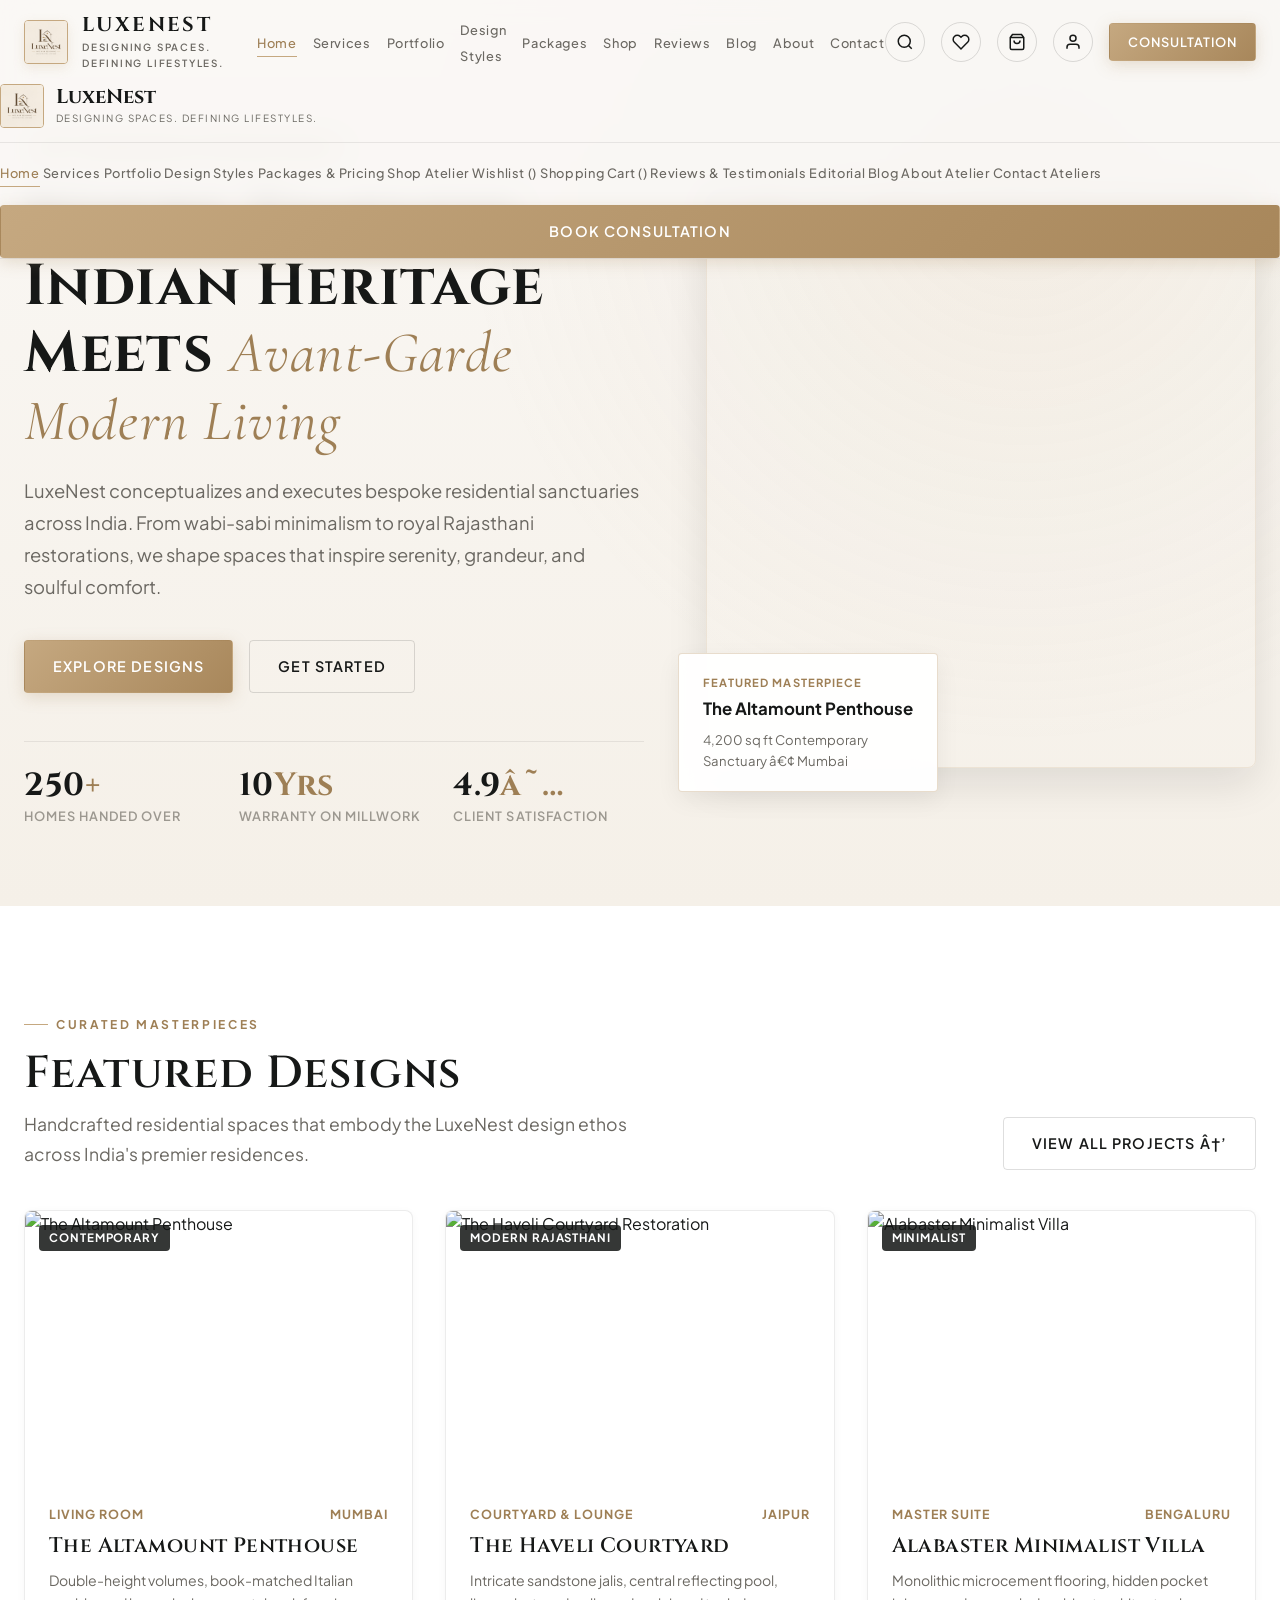
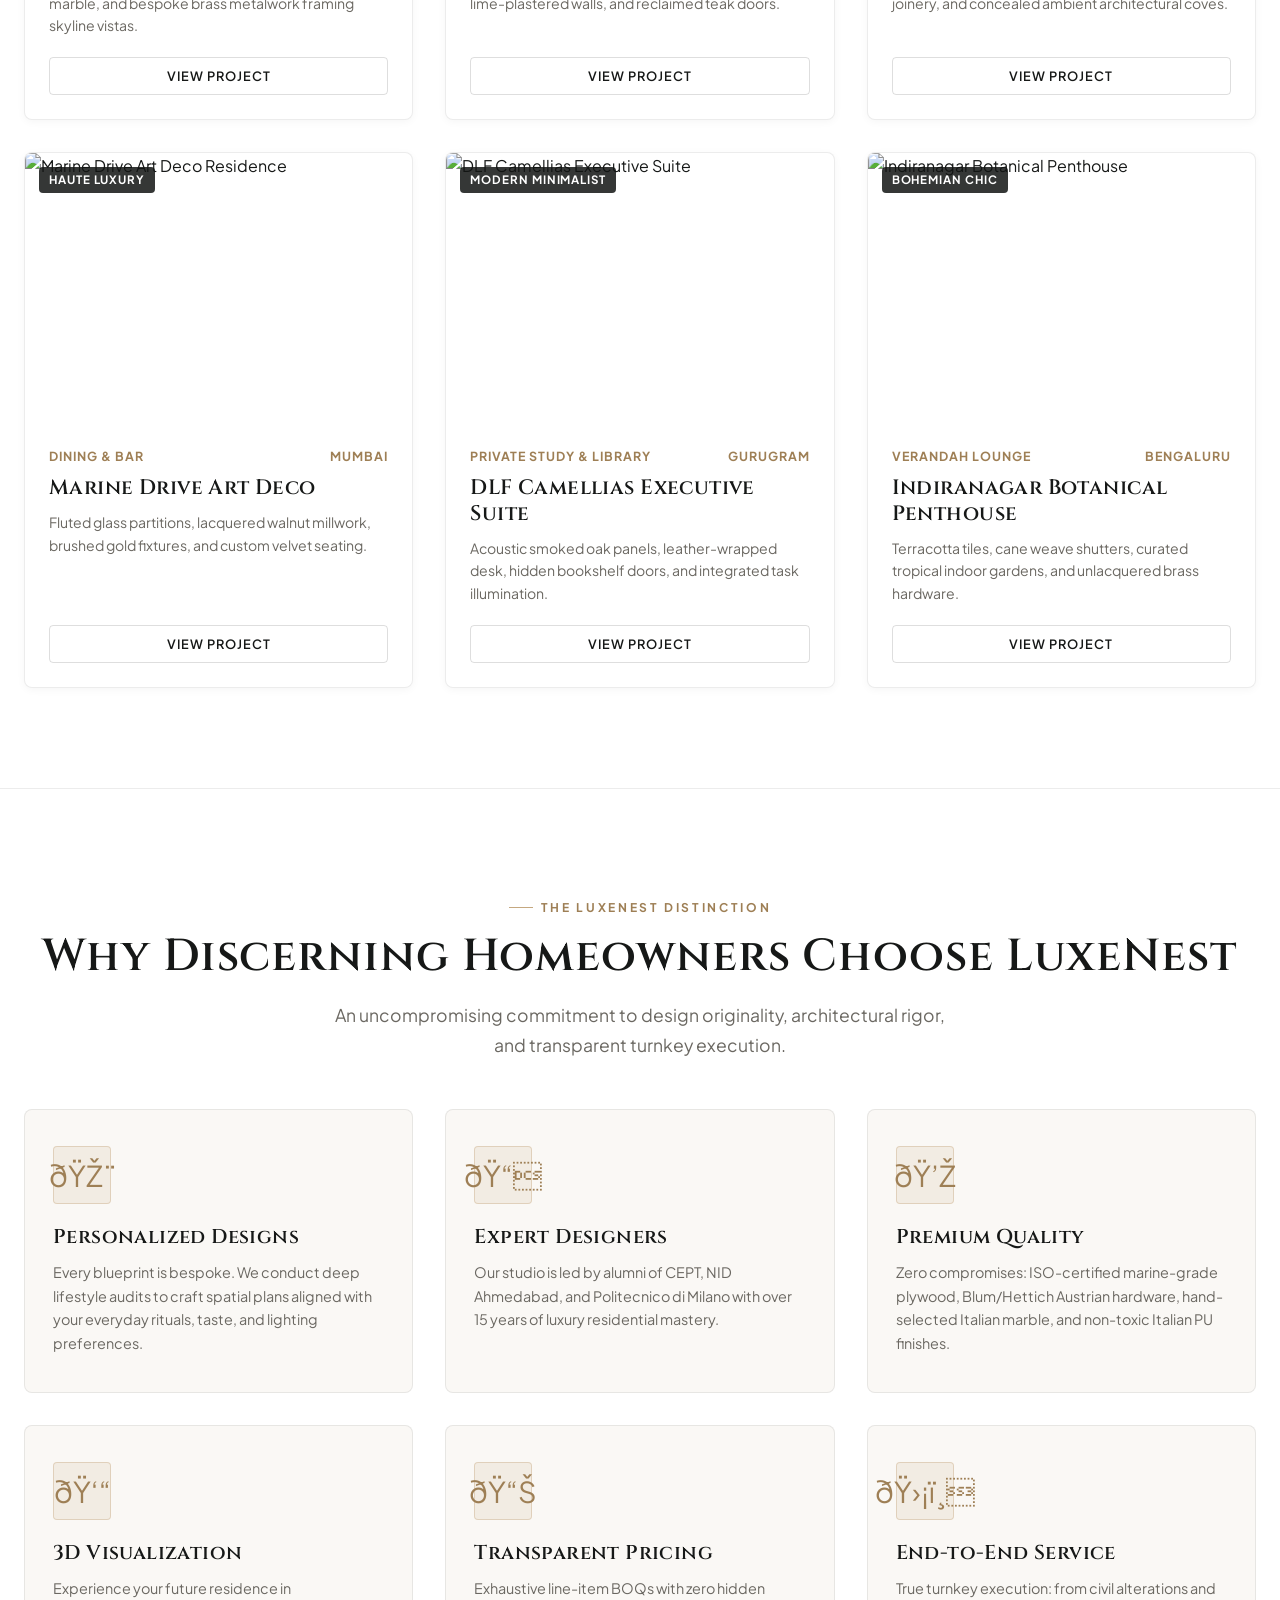
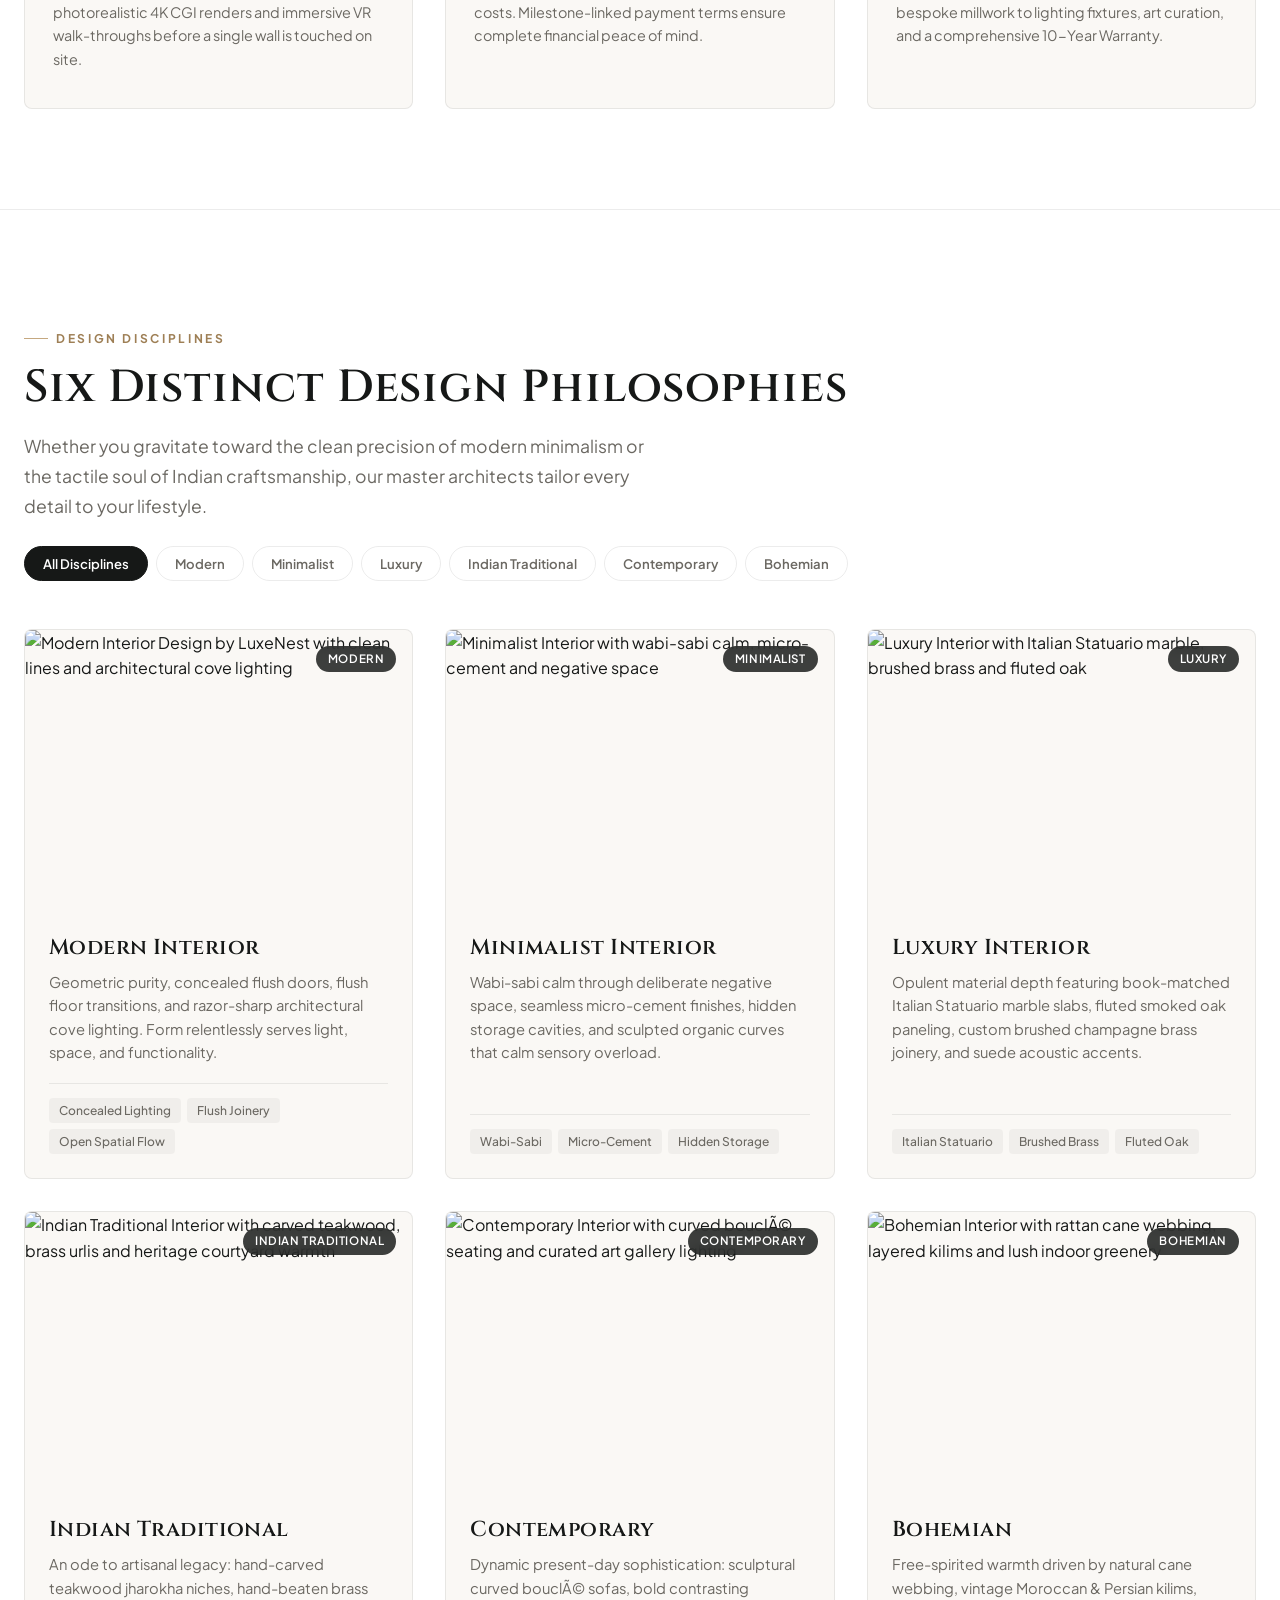
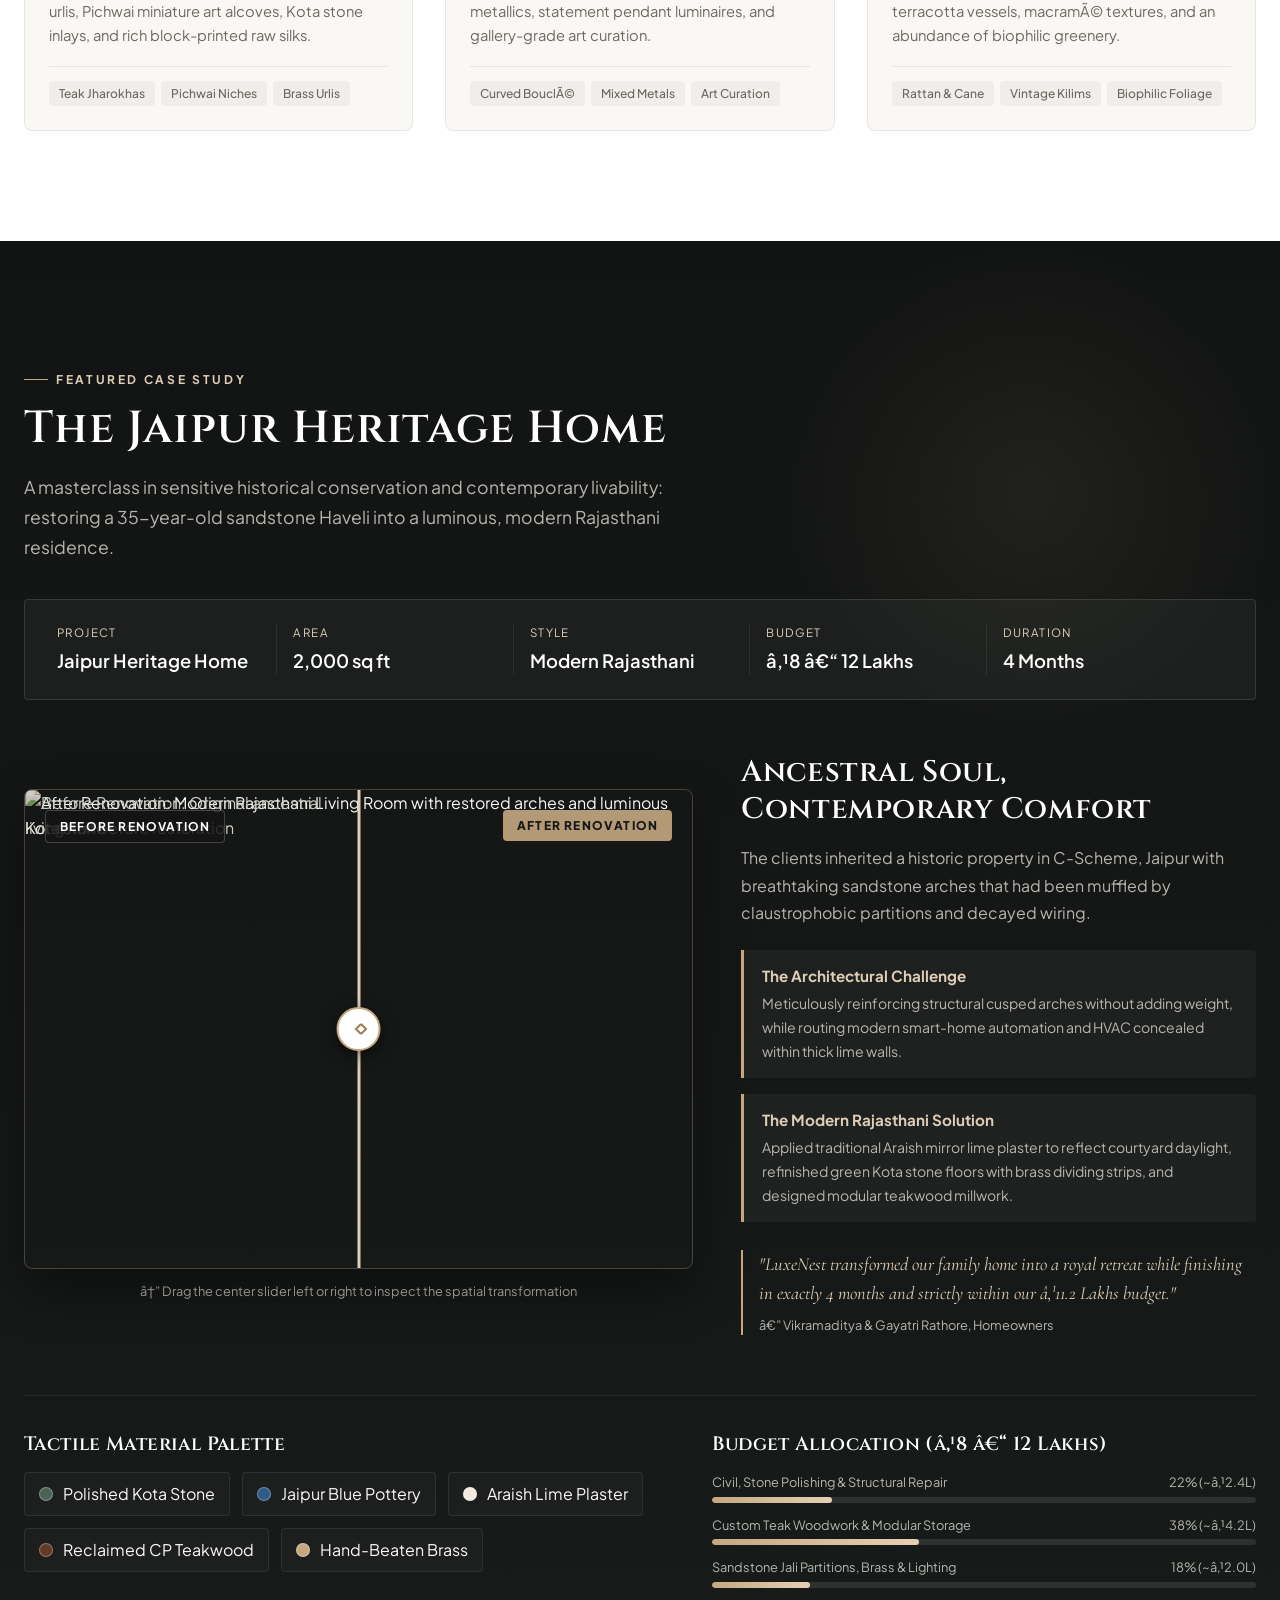
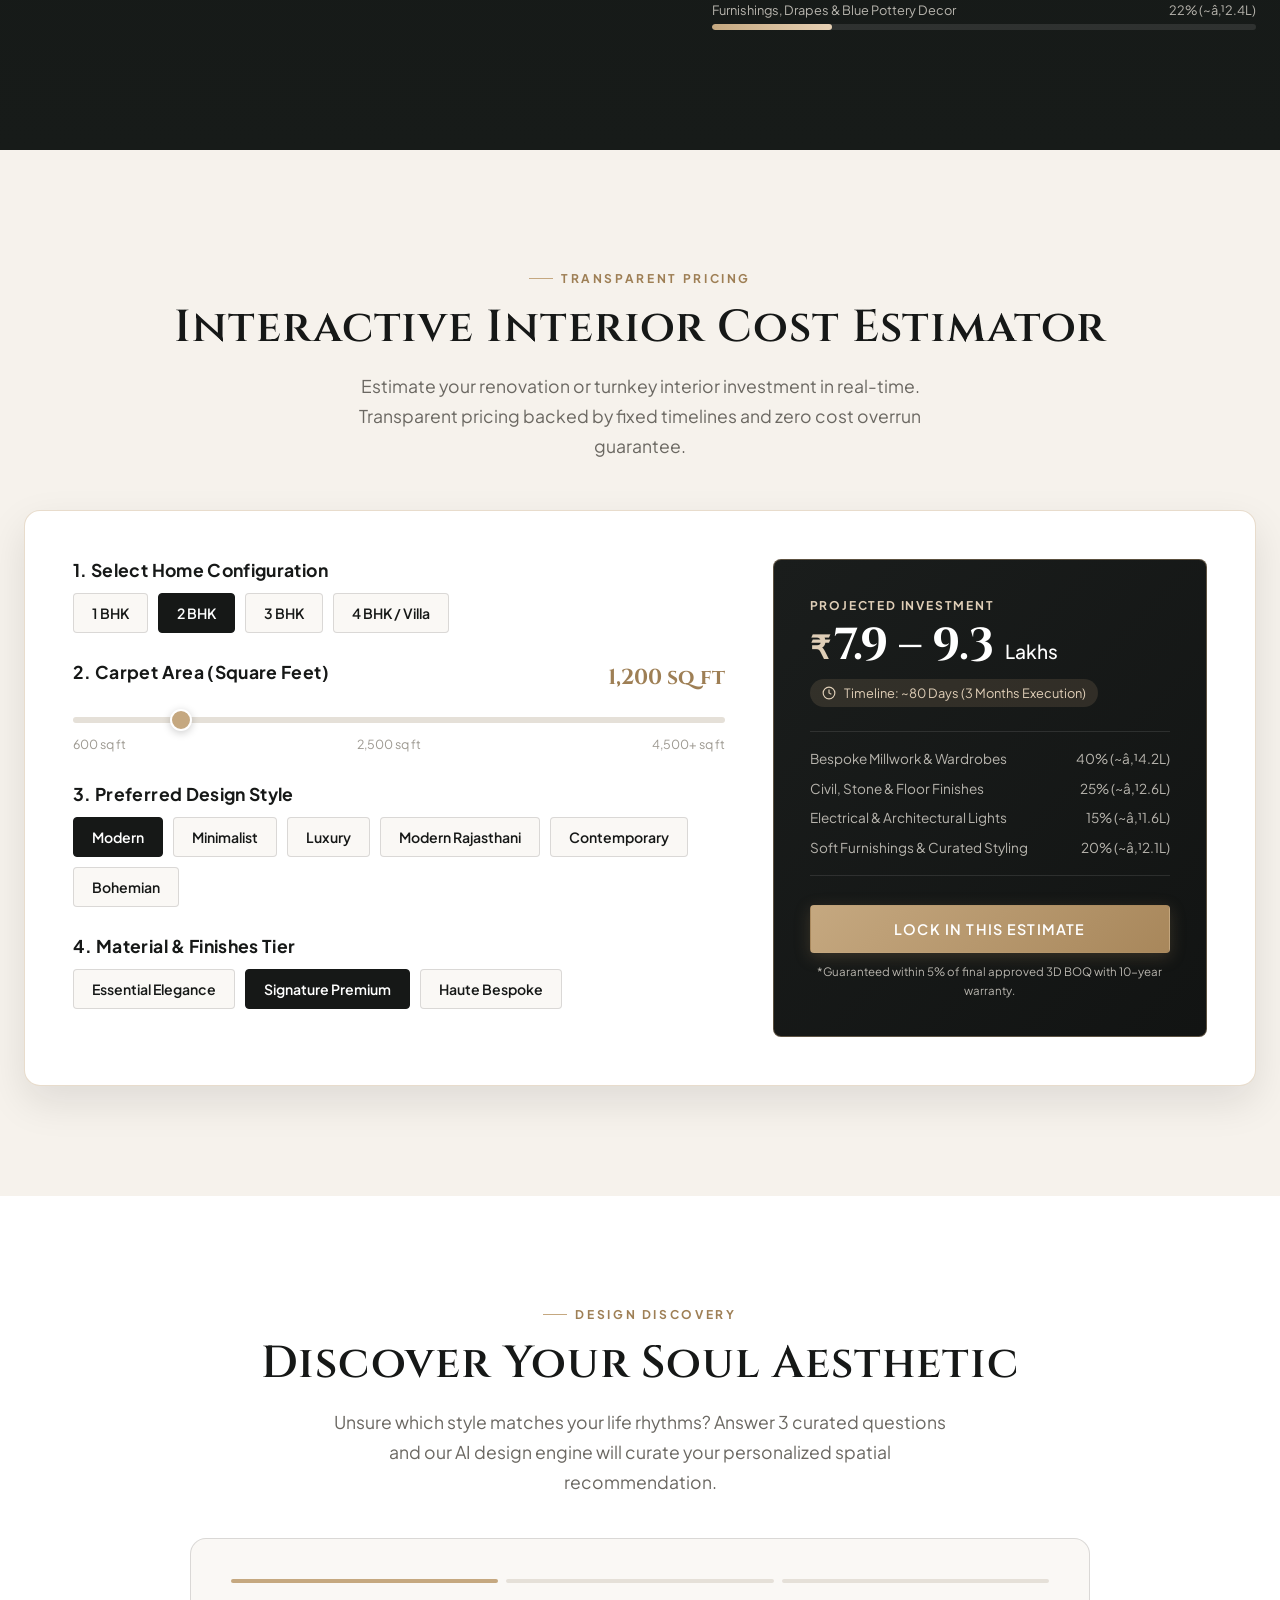
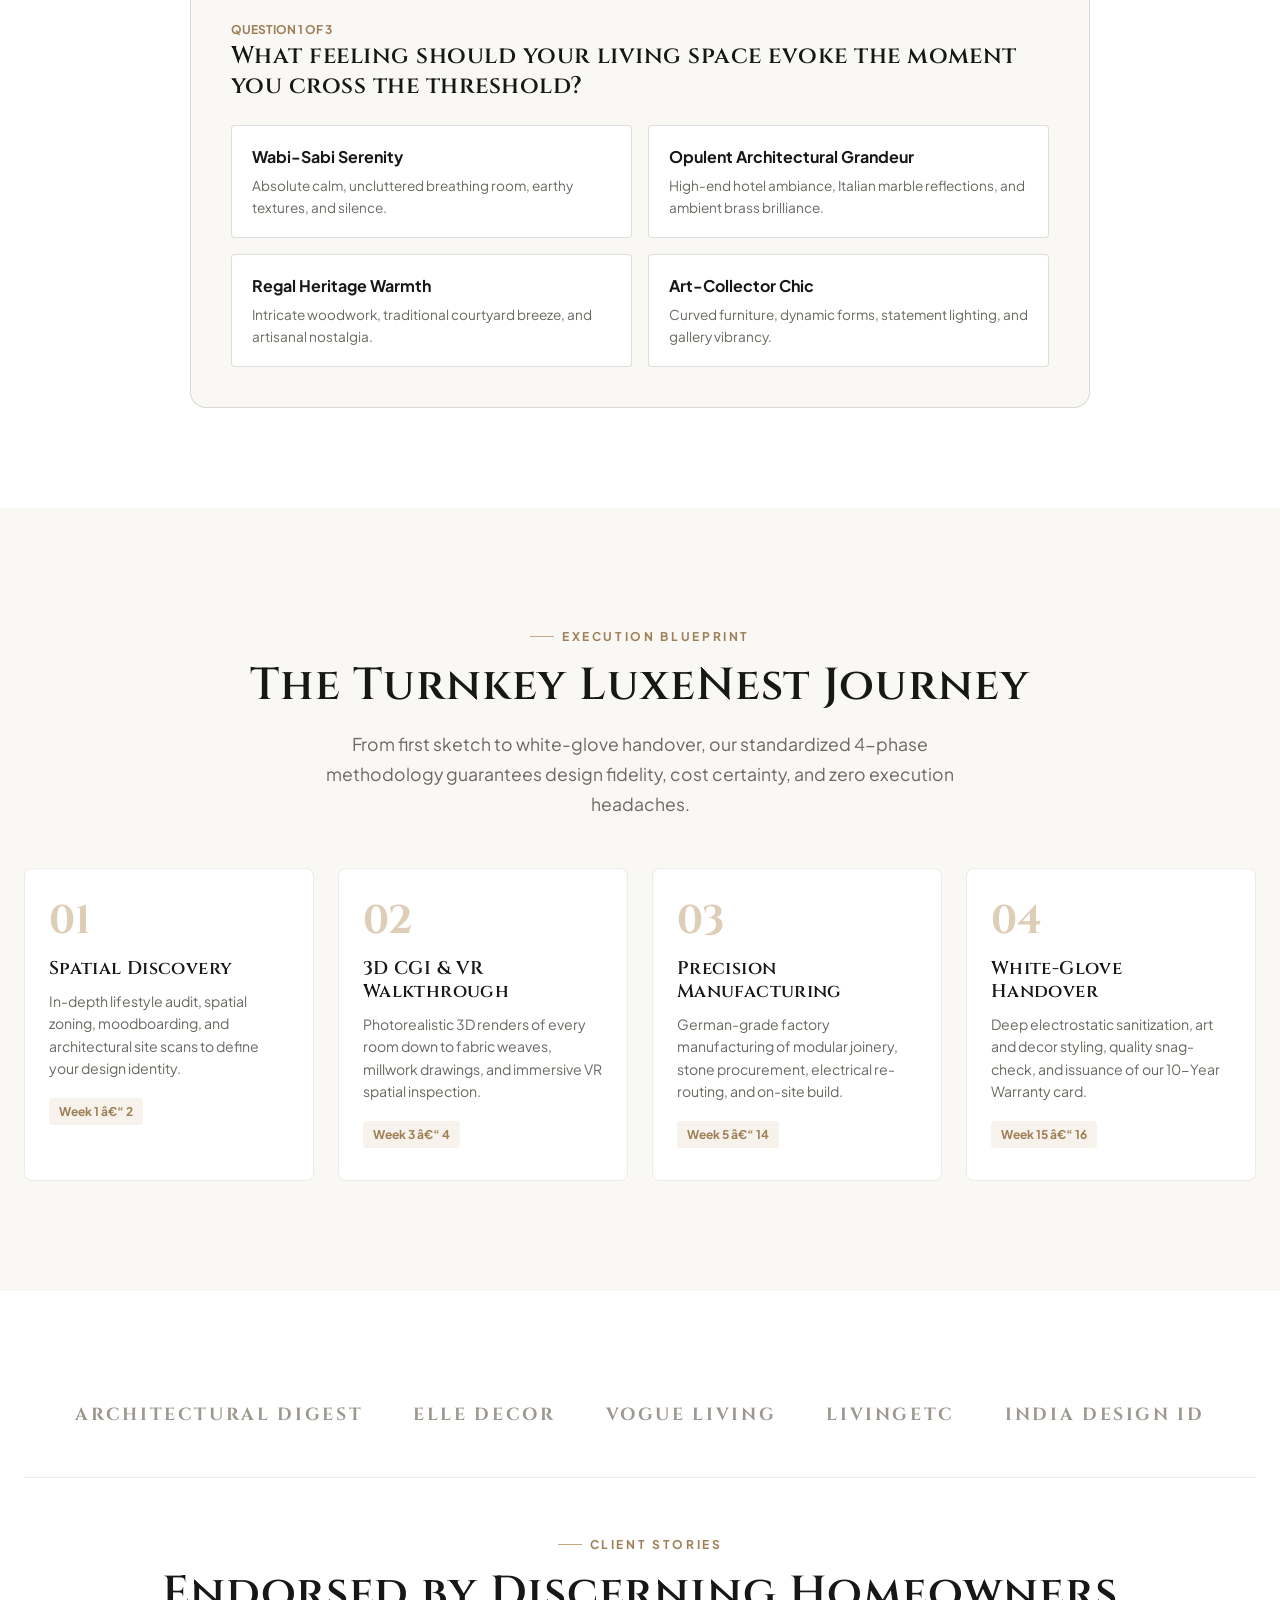
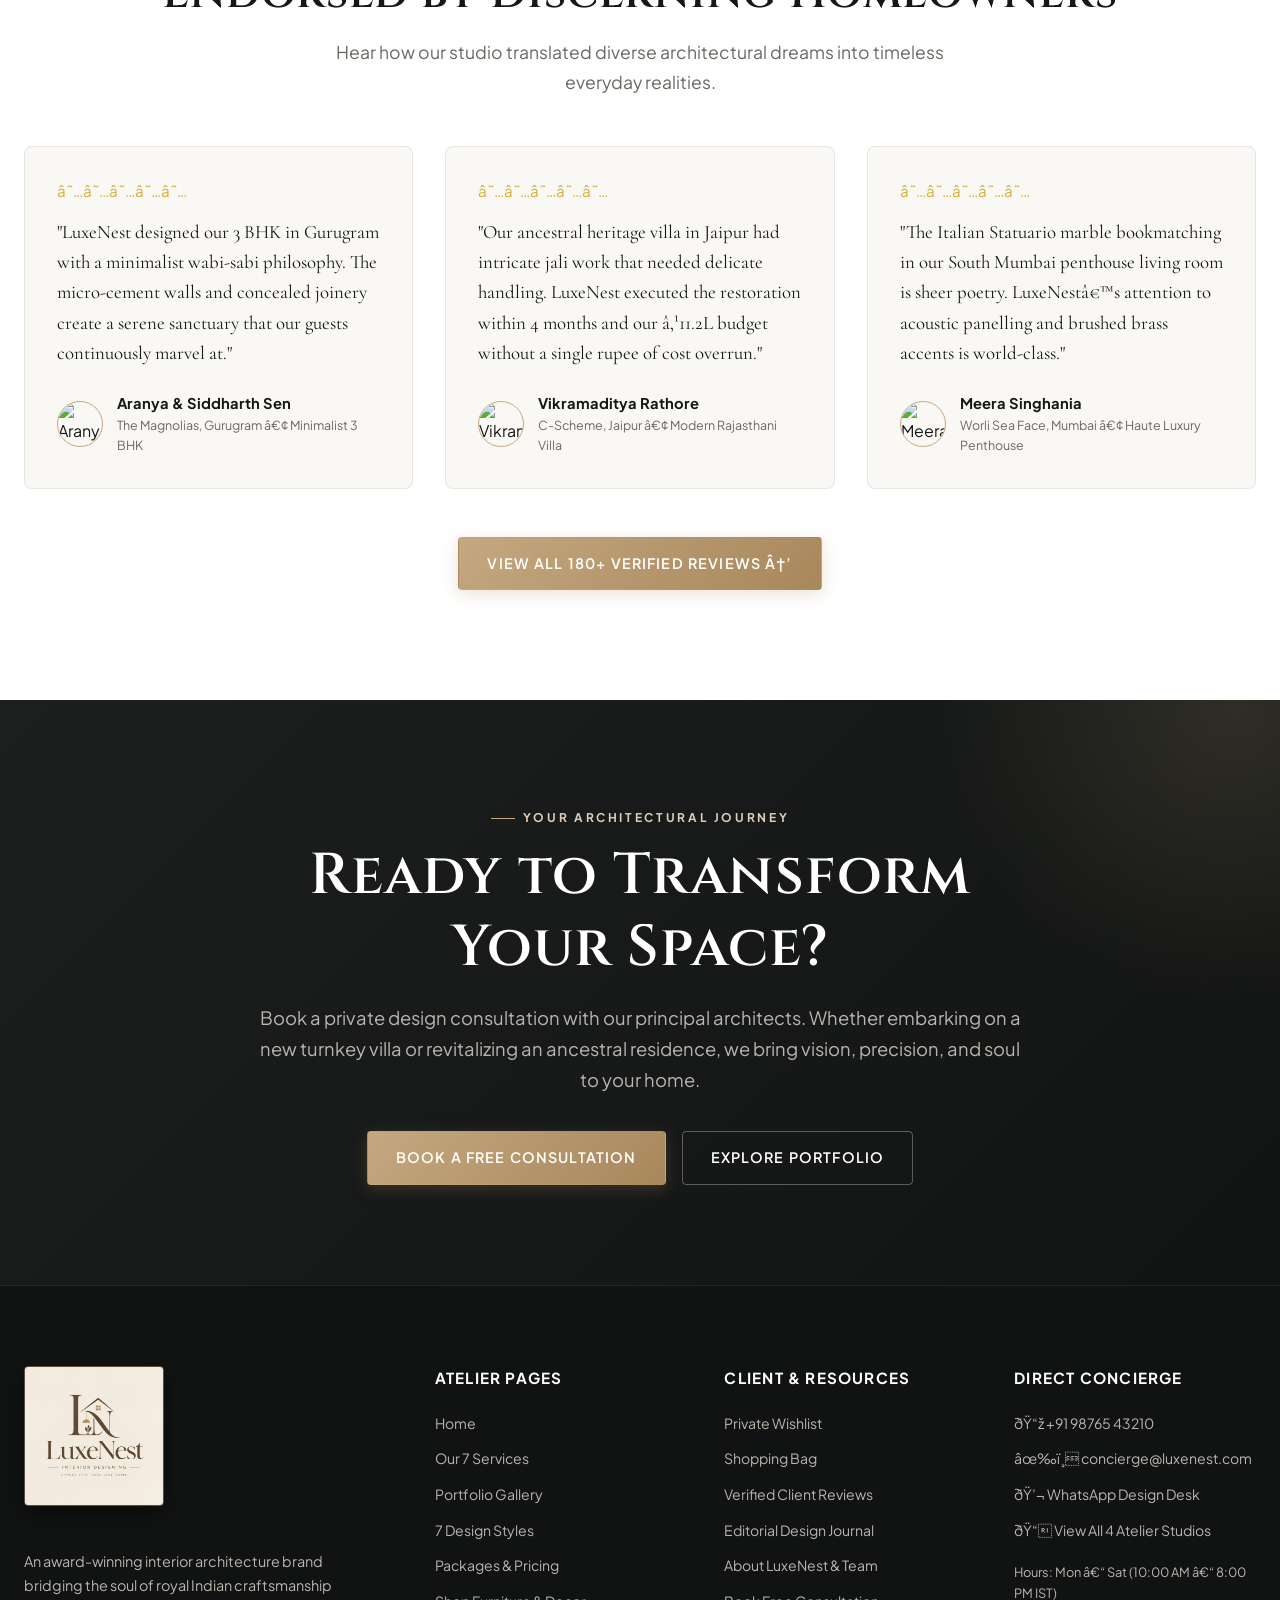
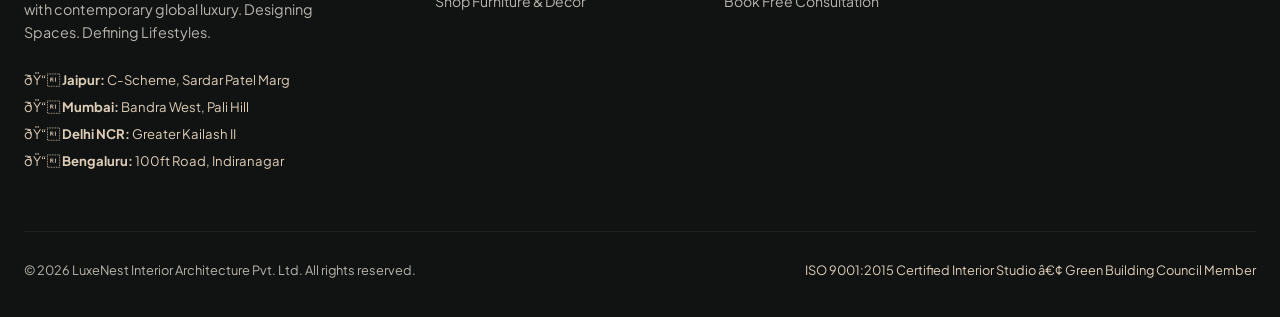
==== commit 2552cd41: "Integrate Meta Pixel (ID: 1808943343444326) across all 13 pages with PageView, AddToCart, AddToWishl" ====
--- a/index.html
+++ b/index.html
@@ -1,12 +1,29 @@
-<!DOCTYPE html>
+﻿<!DOCTYPE html>
 <html lang="en">
 <head>
   <meta charset="UTF-8">
   <meta name="viewport" content="width=device-width, initial-scale=1.0">
-  <title>LuxeNest — Atelier of Haute Interior Architecture & Design</title>
+  <title>LuxeNest â€” Atelier of Haute Interior Architecture & Design</title>
   <meta name="description" content="LuxeNest is an acclaimed interior design brand specializing in Modern, Minimalist, Luxury, Indian Traditional, Contemporary, and Bohemian homes. Explore our Jaipur Heritage Home case study, interactive cost estimator, and style explorer.">
   <link rel="stylesheet" href="styles.css">
   <link rel="icon" type="image/jpeg" href="images/logo.jpg">
+  <!-- Meta Pixel Code -->
+  <script>
+    !function(f,b,e,v,n,t,s)
+    {if(f.fbq)return;n=f.fbq=function(){n.callMethod?
+    n.callMethod.apply(n,arguments):n.queue.push(arguments)};
+    if(!f._fbq)f._fbq=n;n.push=n;n.loaded=!0;n.version='2.0';
+    n.queue=[];t=b.createElement(e);t.async=!0;
+    t.src=v;s=b.getElementsByTagName(e)[0];
+    s.parentNode.insertBefore(t,s)}(window, document,'script',
+    'https://connect.facebook.net/en_US/fbevents.js');
+    fbq('init', '1808943343444326');
+    fbq('track', 'PageView');
+  </script>
+  <noscript><img height="1" width="1" style="display:none"
+    src="https://www.facebook.com/tr?id=1808943343444326&ev=PageView&noscript=1"
+  /></noscript>
+  <!-- End Meta Pixel Code -->
 </head>
 <body>
 
@@ -115,7 +132,7 @@
     <div class="container hero-grid">
       <div class="hero-content">
         <div class="hero-badge">
-          <span>✨</span>
+          <span>âœ¨</span>
           <span>Designing Spaces. Defining Lifestyles.</span>
         </div>
         <h1 class="hero-title">
@@ -140,7 +157,7 @@
             <p>Warranty on Millwork</p>
           </div>
           <div class="stat-item">
-            <h4>4.9<span>★</span></h4>
+            <h4>4.9<span>â˜…</span></h4>
             <p>Client Satisfaction</p>
           </div>
         </div>
@@ -156,7 +173,7 @@
         <div class="hero-floating-card">
           <p class="card-tag">Featured Masterpiece</p>
           <h5>The Altamount Penthouse</h5>
-          <p class="card-meta">4,200 sq ft Contemporary Sanctuary • Mumbai</p>
+          <p class="card-meta">4,200 sq ft Contemporary Sanctuary â€¢ Mumbai</p>
         </div>
       </div>
     </div>
@@ -171,7 +188,7 @@
           <h2 class="section-title" style="margin-bottom: 8px;">Featured Designs</h2>
           <p class="section-desc">Handcrafted residential spaces that embody the LuxeNest design ethos across India's premier residences.</p>
         </div>
-        <a href="portfolio.html" class="btn btn-outline">View All Projects →</a>
+        <a href="portfolio.html" class="btn btn-outline">View All Projects â†’</a>
       </div>
 
       <div class="featured-designs-grid">
@@ -294,42 +311,42 @@
       <div class="why-choose-grid">
         <!-- Feature 1 -->
         <div class="why-card">
-          <div class="why-icon-wrap">🎨</div>
+          <div class="why-icon-wrap">ðŸŽ¨</div>
           <h4>Personalized Designs</h4>
           <p>Every blueprint is bespoke. We conduct deep lifestyle audits to craft spatial plans aligned with your everyday rituals, taste, and lighting preferences.</p>
         </div>
 
         <!-- Feature 2 -->
         <div class="why-card">
-          <div class="why-icon-wrap">📐</div>
+          <div class="why-icon-wrap">ðŸ“</div>
           <h4>Expert Designers</h4>
           <p>Our studio is led by alumni of CEPT, NID Ahmedabad, and Politecnico di Milano with over 15 years of luxury residential mastery.</p>
         </div>
 
         <!-- Feature 3 -->
         <div class="why-card">
-          <div class="why-icon-wrap">💎</div>
+          <div class="why-icon-wrap">ðŸ’Ž</div>
           <h4>Premium Quality</h4>
           <p>Zero compromises: ISO-certified marine-grade plywood, Blum/Hettich Austrian hardware, hand-selected Italian marble, and non-toxic Italian PU finishes.</p>
         </div>
 
         <!-- Feature 4 -->
         <div class="why-card">
-          <div class="why-icon-wrap">👓</div>
+          <div class="why-icon-wrap">ðŸ‘“</div>
           <h4>3D Visualization</h4>
           <p>Experience your future residence in photorealistic 4K CGI renders and immersive VR walk-throughs before a single wall is touched on site.</p>
         </div>
 
         <!-- Feature 5 -->
         <div class="why-card">
-          <div class="why-icon-wrap">📊</div>
+          <div class="why-icon-wrap">ðŸ“Š</div>
           <h4>Transparent Pricing</h4>
           <p>Exhaustive line-item BOQs with zero hidden costs. Milestone-linked payment terms ensure complete financial peace of mind.</p>
         </div>
 
         <!-- Feature 6 -->
         <div class="why-card">
-          <div class="why-icon-wrap">🛡️</div>
+          <div class="why-icon-wrap">ðŸ›¡ï¸</div>
           <h4>End-to-End Service</h4>
           <p>True turnkey execution: from civil alterations and bespoke millwork to lighting fixtures, art curation, and a comprehensive 10-Year Warranty.</p>
         </div>
@@ -443,16 +460,16 @@
         <!-- 5. Contemporary -->
         <article class="style-card" data-category="contemporary">
           <div class="style-img-wrap">
-            <img src="https://images.unsplash.com/photo-1616486338812-3dadae4b4ace?auto=format&fit=crop&w=800&q=80" alt="Contemporary Interior with curved bouclé seating and curated art gallery lighting">
+            <img src="https://images.unsplash.com/photo-1616486338812-3dadae4b4ace?auto=format&fit=crop&w=800&q=80" alt="Contemporary Interior with curved bouclÃ© seating and curated art gallery lighting">
             <span class="style-badge">Contemporary</span>
           </div>
           <div class="style-body">
             <h3>Contemporary</h3>
             <p>
-              Dynamic present-day sophistication: sculptural curved bouclé sofas, bold contrasting metallics, statement pendant luminaires, and gallery-grade art curation.
+              Dynamic present-day sophistication: sculptural curved bouclÃ© sofas, bold contrasting metallics, statement pendant luminaires, and gallery-grade art curation.
             </p>
             <div class="style-tags">
-              <span class="style-tag">Curved Bouclé</span>
+              <span class="style-tag">Curved BouclÃ©</span>
               <span class="style-tag">Mixed Metals</span>
               <span class="style-tag">Art Curation</span>
             </div>
@@ -468,7 +485,7 @@
           <div class="style-body">
             <h3>Bohemian</h3>
             <p>
-              Free-spirited warmth driven by natural cane webbing, vintage Moroccan & Persian kilims, terracotta vessels, macramé textures, and an abundance of biophilic greenery.
+              Free-spirited warmth driven by natural cane webbing, vintage Moroccan & Persian kilims, terracotta vessels, macramÃ© textures, and an abundance of biophilic greenery.
             </p>
             <div class="style-tags">
               <span class="style-tag">Rattan & Cane</span>
@@ -507,7 +524,7 @@
         </div>
         <div class="meta-item">
           <span class="meta-label">Budget</span>
-          <span class="meta-value">₹8 – 12 Lakhs</span>
+          <span class="meta-value">â‚¹8 â€“ 12 Lakhs</span>
         </div>
         <div class="meta-item">
           <span class="meta-label">Duration</span>
@@ -540,7 +557,7 @@
             </div>
           </div>
           <p style="font-size: 0.8rem; color: var(--text-inverse-muted); margin-top: 12px; text-align: center;">
-            ↔ Drag the center slider left or right to inspect the spatial transformation
+            â†” Drag the center slider left or right to inspect the spatial transformation
           </p>
         </div>
 
@@ -562,9 +579,9 @@
           </div>
 
           <blockquote style="font-family: var(--font-editorial); font-size: 1.15rem; font-style: italic; color: var(--accent-gold-light); line-height: 1.6; border-left: 2px solid var(--accent-gold); padding-left: 16px;">
-            "LuxeNest transformed our family home into a royal retreat while finishing in exactly 4 months and strictly within our ₹11.2 Lakhs budget."
+            "LuxeNest transformed our family home into a royal retreat while finishing in exactly 4 months and strictly within our â‚¹11.2 Lakhs budget."
             <footer style="font-family: var(--font-sans); font-size: 0.8rem; font-style: normal; color: var(--text-inverse-muted); margin-top: 6px;">
-              — Vikramaditya & Gayatri Rathore, Homeowners
+              â€” Vikramaditya & Gayatri Rathore, Homeowners
             </footer>
           </blockquote>
         </div>
@@ -599,33 +616,33 @@
         </div>
 
         <div class="budget-breakdown">
-          <h4>Budget Allocation (₹8 – 12 Lakhs)</h4>
+          <h4>Budget Allocation (â‚¹8 â€“ 12 Lakhs)</h4>
           <div class="budget-bar-group">
             <div class="budget-bar-item">
               <div class="budget-bar-header">
                 <span>Civil, Stone Polishing & Structural Repair</span>
-                <span>22% (~₹2.4L)</span>
+                <span>22% (~â‚¹2.4L)</span>
               </div>
               <div class="progress-track"><div class="progress-fill" style="width: 22%;"></div></div>
             </div>
             <div class="budget-bar-item">
               <div class="budget-bar-header">
                 <span>Custom Teak Woodwork & Modular Storage</span>
-                <span>38% (~₹4.2L)</span>
+                <span>38% (~â‚¹4.2L)</span>
               </div>
               <div class="progress-track"><div class="progress-fill" style="width: 38%;"></div></div>
             </div>
             <div class="budget-bar-item">
               <div class="budget-bar-header">
                 <span>Sandstone Jali Partitions, Brass & Lighting</span>
-                <span>18% (~₹2.0L)</span>
+                <span>18% (~â‚¹2.0L)</span>
               </div>
               <div class="progress-track"><div class="progress-fill" style="width: 18%;"></div></div>
             </div>
             <div class="budget-bar-item">
               <div class="budget-bar-header">
                 <span>Furnishings, Drapes & Blue Pottery Decor</span>
-                <span>22% (~₹2.4L)</span>
+                <span>22% (~â‚¹2.4L)</span>
               </div>
               <div class="progress-track"><div class="progress-fill" style="width: 22%;"></div></div>
             </div>
@@ -705,19 +722,19 @@
             <div class="summary-header">
               <p>Projected Investment</p>
               <div class="estimated-price-display" id="estimatedPrice">
-                <span class="currency">₹</span>9.8 – 11.5 <span style="font-size: 1.2rem; font-family: var(--font-sans); font-weight: 500;">Lakhs</span>
+                <span class="currency">â‚¹</span>9.8 â€“ 11.5 <span style="font-size: 1.2rem; font-family: var(--font-sans); font-weight: 500;">Lakhs</span>
               </div>
               <div class="estimated-duration-tag">
                 <svg width="14" height="14" viewBox="0 0 24 24" fill="none" stroke="currentColor" stroke-width="2"><circle cx="12" cy="12" r="10"></circle><polyline points="12 6 12 12 16 14"></polyline></svg>
-                <span id="estimatedDuration">Timeline: 75 – 90 Working Days</span>
+                <span id="estimatedDuration">Timeline: 75 â€“ 90 Working Days</span>
               </div>
             </div>
 
             <ul class="estimate-breakdown-list">
-              <li><span>Bespoke Millwork & Wardrobes</span><span id="breakdownCarpentry">40% (~₹4.2L)</span></li>
-              <li><span>Civil, Stone & Floor Finishes</span><span id="breakdownCivil">25% (~₹2.6L)</span></li>
-              <li><span>Electrical & Architectural Lights</span><span id="breakdownElectrical">15% (~₹1.6L)</span></li>
-              <li><span>Soft Furnishings & Curated Styling</span><span id="breakdownFurnishing">20% (~₹2.1L)</span></li>
+              <li><span>Bespoke Millwork & Wardrobes</span><span id="breakdownCarpentry">40% (~â‚¹4.2L)</span></li>
+              <li><span>Civil, Stone & Floor Finishes</span><span id="breakdownCivil">25% (~â‚¹2.6L)</span></li>
+              <li><span>Electrical & Architectural Lights</span><span id="breakdownElectrical">15% (~â‚¹1.6L)</span></li>
+              <li><span>Soft Furnishings & Curated Styling</span><span id="breakdownFurnishing">20% (~â‚¹2.1L)</span></li>
             </ul>
           </div>
 
@@ -789,7 +806,7 @@
               <p>Hand-chiseled jali stone paired with glazed ceramic tile and reclaimed teak.</p>
             </div>
             <div class="quiz-option" data-points="bohemian">
-              <h5>Woven Natural Cane & Bouclé</h5>
+              <h5>Woven Natural Cane & BouclÃ©</h5>
               <p>Layered tactile jute, raw cotton slub, rattan mesh, and potted monstera leaves.</p>
             </div>
             <div class="quiz-option" data-points="modern">
@@ -857,7 +874,7 @@
           <div class="step-num">01</div>
           <h4>Spatial Discovery</h4>
           <p>In-depth lifestyle audit, spatial zoning, moodboarding, and architectural site scans to define your design identity.</p>
-          <span class="step-timeline">Week 1 – 2</span>
+          <span class="step-timeline">Week 1 â€“ 2</span>
         </div>
 
         <!-- Step 2 -->
@@ -865,7 +882,7 @@
           <div class="step-num">02</div>
           <h4>3D CGI & VR Walkthrough</h4>
           <p>Photorealistic 3D renders of every room down to fabric weaves, millwork drawings, and immersive VR spatial inspection.</p>
-          <span class="step-timeline">Week 3 – 4</span>
+          <span class="step-timeline">Week 3 â€“ 4</span>
         </div>
 
         <!-- Step 3 -->
@@ -873,7 +890,7 @@
           <div class="step-num">03</div>
           <h4>Precision Manufacturing</h4>
           <p>German-grade factory manufacturing of modular joinery, stone procurement, electrical re-routing, and on-site build.</p>
-          <span class="step-timeline">Week 5 – 14</span>
+          <span class="step-timeline">Week 5 â€“ 14</span>
         </div>
 
         <!-- Step 4 -->
@@ -881,7 +898,7 @@
           <div class="step-num">04</div>
           <h4>White-Glove Handover</h4>
           <p>Deep electrostatic sanitization, art and decor styling, quality snag-check, and issuance of our 10-Year Warranty card.</p>
-          <span class="step-timeline">Week 15 – 16</span>
+          <span class="step-timeline">Week 15 â€“ 16</span>
         </div>
       </div>
     </div>
@@ -910,7 +927,7 @@
       <div class="testimonial-grid">
         <!-- Review 1 -->
         <div class="testimonial-card">
-          <div class="stars-rating">★★★★★</div>
+          <div class="stars-rating">â˜…â˜…â˜…â˜…â˜…</div>
           <p class="testimonial-quote">
             "LuxeNest designed our 3 BHK in Gurugram with a minimalist wabi-sabi philosophy. The micro-cement walls and concealed joinery create a serene sanctuary that our guests continuously marvel at."
           </p>
@@ -918,44 +935,44 @@
             <img src="https://images.unsplash.com/photo-1534528741775-53994a69daeb?auto=format&fit=crop&w=120&q=80" alt="Aranya Sen" class="client-avatar">
             <div class="client-info">
               <h5>Aranya & Siddharth Sen</h5>
-              <p>The Magnolias, Gurugram • Minimalist 3 BHK</p>
+              <p>The Magnolias, Gurugram â€¢ Minimalist 3 BHK</p>
             </div>
           </div>
         </div>
 
         <!-- Review 2 -->
         <div class="testimonial-card">
-          <div class="stars-rating">★★★★★</div>
+          <div class="stars-rating">â˜…â˜…â˜…â˜…â˜…</div>
           <p class="testimonial-quote">
-            "Our ancestral heritage villa in Jaipur had intricate jali work that needed delicate handling. LuxeNest executed the restoration within 4 months and our ₹11.2L budget without a single rupee of cost overrun."
+            "Our ancestral heritage villa in Jaipur had intricate jali work that needed delicate handling. LuxeNest executed the restoration within 4 months and our â‚¹11.2L budget without a single rupee of cost overrun."
           </p>
           <div class="client-profile">
             <img src="https://images.unsplash.com/photo-1507003211169-0a1dd7228f2d?auto=format&fit=crop&w=120&q=80" alt="Vikramaditya Rathore" class="client-avatar">
             <div class="client-info">
               <h5>Vikramaditya Rathore</h5>
-              <p>C-Scheme, Jaipur • Modern Rajasthani Villa</p>
+              <p>C-Scheme, Jaipur â€¢ Modern Rajasthani Villa</p>
             </div>
           </div>
         </div>
 
         <!-- Review 3 -->
         <div class="testimonial-card">
-          <div class="stars-rating">★★★★★</div>
+          <div class="stars-rating">â˜…â˜…â˜…â˜…â˜…</div>
           <p class="testimonial-quote">
-            "The Italian Statuario marble bookmatching in our South Mumbai penthouse living room is sheer poetry. LuxeNest’s attention to acoustic panelling and brushed brass accents is world-class."
+            "The Italian Statuario marble bookmatching in our South Mumbai penthouse living room is sheer poetry. LuxeNestâ€™s attention to acoustic panelling and brushed brass accents is world-class."
           </p>
           <div class="client-profile">
             <img src="https://images.unsplash.com/photo-1573496359142-b8d87734a5a2?auto=format&fit=crop&w=120&q=80" alt="Meera Singhania" class="client-avatar">
             <div class="client-info">
               <h5>Meera Singhania</h5>
-              <p>Worli Sea Face, Mumbai • Haute Luxury Penthouse</p>
+              <p>Worli Sea Face, Mumbai â€¢ Haute Luxury Penthouse</p>
             </div>
           </div>
         </div>
       </div>
 
       <div style="text-align: center; margin-top: 48px;">
-        <a href="reviews.html" class="btn btn-gold">View All 180+ Verified Reviews →</a>
+        <a href="reviews.html" class="btn btn-gold">View All 180+ Verified Reviews â†’</a>
       </div>
     </div>
   </section>
@@ -1042,10 +1059,10 @@
           <div class="form-group">
             <label class="form-label" for="clientBudget">Estimated Budget Range</label>
             <select id="clientBudget" class="form-control">
-              <option value="₹8 - 12 Lakhs">₹8 – 12 Lakhs</option>
-              <option value="₹12 - 20 Lakhs">₹12 – 20 Lakhs</option>
-              <option value="₹20 - 40 Lakhs">₹20 – 40 Lakhs</option>
-              <option value="₹40+ Lakhs">₹40+ Lakhs (Haute Turnkey)</option>
+              <option value="â‚¹8 - 12 Lakhs">â‚¹8 â€“ 12 Lakhs</option>
+              <option value="â‚¹12 - 20 Lakhs">â‚¹12 â€“ 20 Lakhs</option>
+              <option value="â‚¹20 - 40 Lakhs">â‚¹20 â€“ 40 Lakhs</option>
+              <option value="â‚¹40+ Lakhs">â‚¹40+ Lakhs (Haute Turnkey)</option>
             </select>
           </div>
         </div>
@@ -1091,7 +1108,7 @@
         </div>
         <div class="form-group" style="margin-bottom: 20px;">
           <label class="form-label" for="userPassword">Password</label>
-          <input type="password" id="userPassword" class="form-control" value="••••••••" required>
+          <input type="password" id="userPassword" class="form-control" value="â€¢â€¢â€¢â€¢â€¢â€¢â€¢â€¢" required>
         </div>
         <button type="submit" class="btn btn-gold" style="width: 100%; padding: 12px;">Sign In to Portal</button>
       </form>
@@ -1113,10 +1130,10 @@
             An award-winning interior architecture brand bridging the soul of royal Indian craftsmanship with contemporary global luxury. Designing Spaces. Defining Lifestyles.
           </p>
           <div class="footer-studios">
-            <span>📍 <strong>Jaipur:</strong> C-Scheme, Sardar Patel Marg</span>
-            <span>📍 <strong>Mumbai:</strong> Bandra West, Pali Hill</span>
-            <span>📍 <strong>Delhi NCR:</strong> Greater Kailash II</span>
-            <span>📍 <strong>Bengaluru:</strong> 100ft Road, Indiranagar</span>
+            <span>ðŸ“ <strong>Jaipur:</strong> C-Scheme, Sardar Patel Marg</span>
+            <span>ðŸ“ <strong>Mumbai:</strong> Bandra West, Pali Hill</span>
+            <span>ðŸ“ <strong>Delhi NCR:</strong> Greater Kailash II</span>
+            <span>ðŸ“ <strong>Bengaluru:</strong> 100ft Road, Indiranagar</span>
           </div>
         </div>
 
@@ -1147,18 +1164,18 @@
         <div class="footer-col">
           <h5>Direct Concierge</h5>
           <ul class="footer-links">
-            <li><a href="tel:+919876543210">📞 +91 98765 43210</a></li>
-            <li><a href="mailto:concierge@luxenest.com">✉️ concierge@luxenest.com</a></li>
-            <li><a href="https://wa.me/919876543210" target="_blank" rel="noopener">💬 WhatsApp Design Desk</a></li>
-            <li><a href="contact.html">📍 View All 4 Atelier Studios</a></li>
-            <li><span style="color: var(--text-inverse-muted); font-size: 0.8rem; display: inline-block; margin-top: 10px;">Hours: Mon – Sat (10:00 AM – 8:00 PM IST)</span></li>
+            <li><a href="tel:+919876543210">ðŸ“ž +91 98765 43210</a></li>
+            <li><a href="mailto:concierge@luxenest.com">âœ‰ï¸ concierge@luxenest.com</a></li>
+            <li><a href="https://wa.me/919876543210" target="_blank" rel="noopener">ðŸ’¬ WhatsApp Design Desk</a></li>
+            <li><a href="contact.html">ðŸ“ View All 4 Atelier Studios</a></li>
+            <li><span style="color: var(--text-inverse-muted); font-size: 0.8rem; display: inline-block; margin-top: 10px;">Hours: Mon â€“ Sat (10:00 AM â€“ 8:00 PM IST)</span></li>
           </ul>
         </div>
       </div>
 
       <div class="footer-bottom">
         <p>&copy; 2026 LuxeNest Interior Architecture Pvt. Ltd. All rights reserved.</p>
-        <p style="color: var(--accent-gold-light);">ISO 9001:2015 Certified Interior Studio • Green Building Council Member</p>
+        <p style="color: var(--accent-gold-light);">ISO 9001:2015 Certified Interior Studio â€¢ Green Building Council Member</p>
       </div>
     </div>
   </footer>
